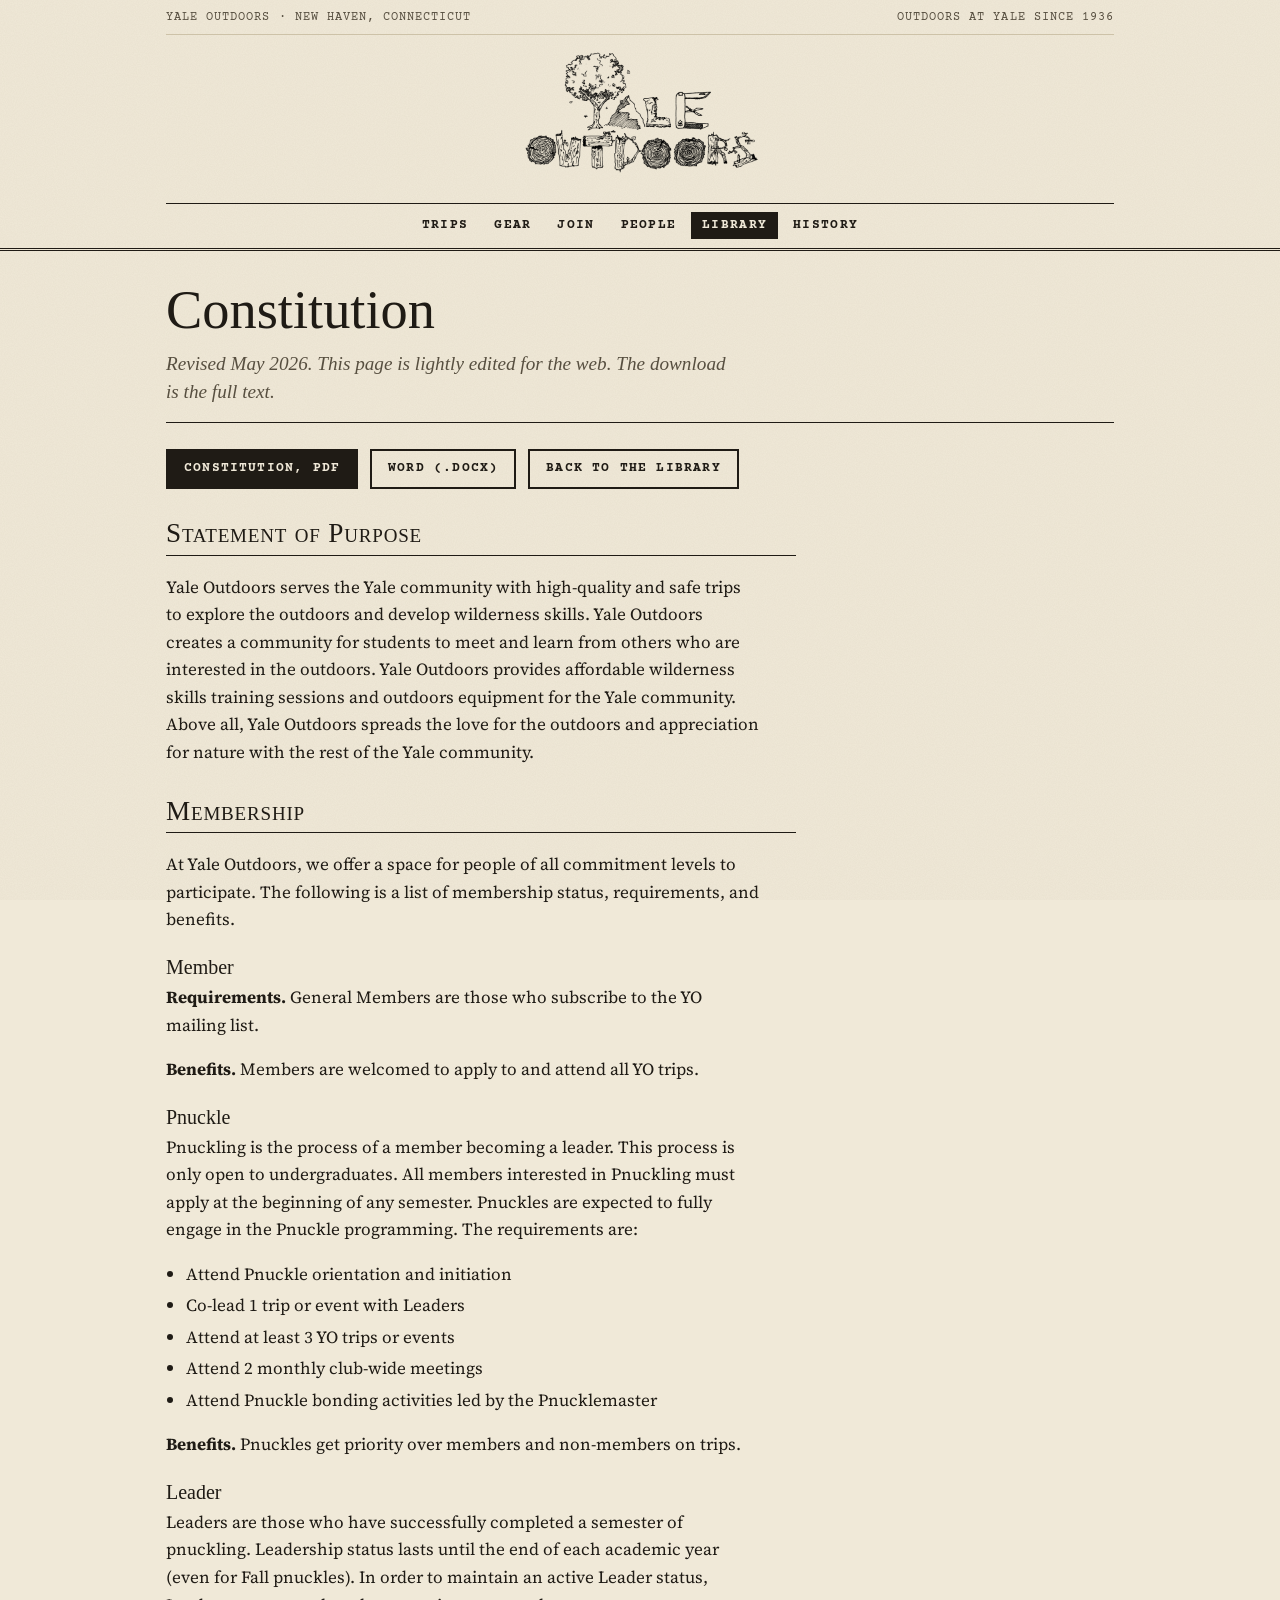
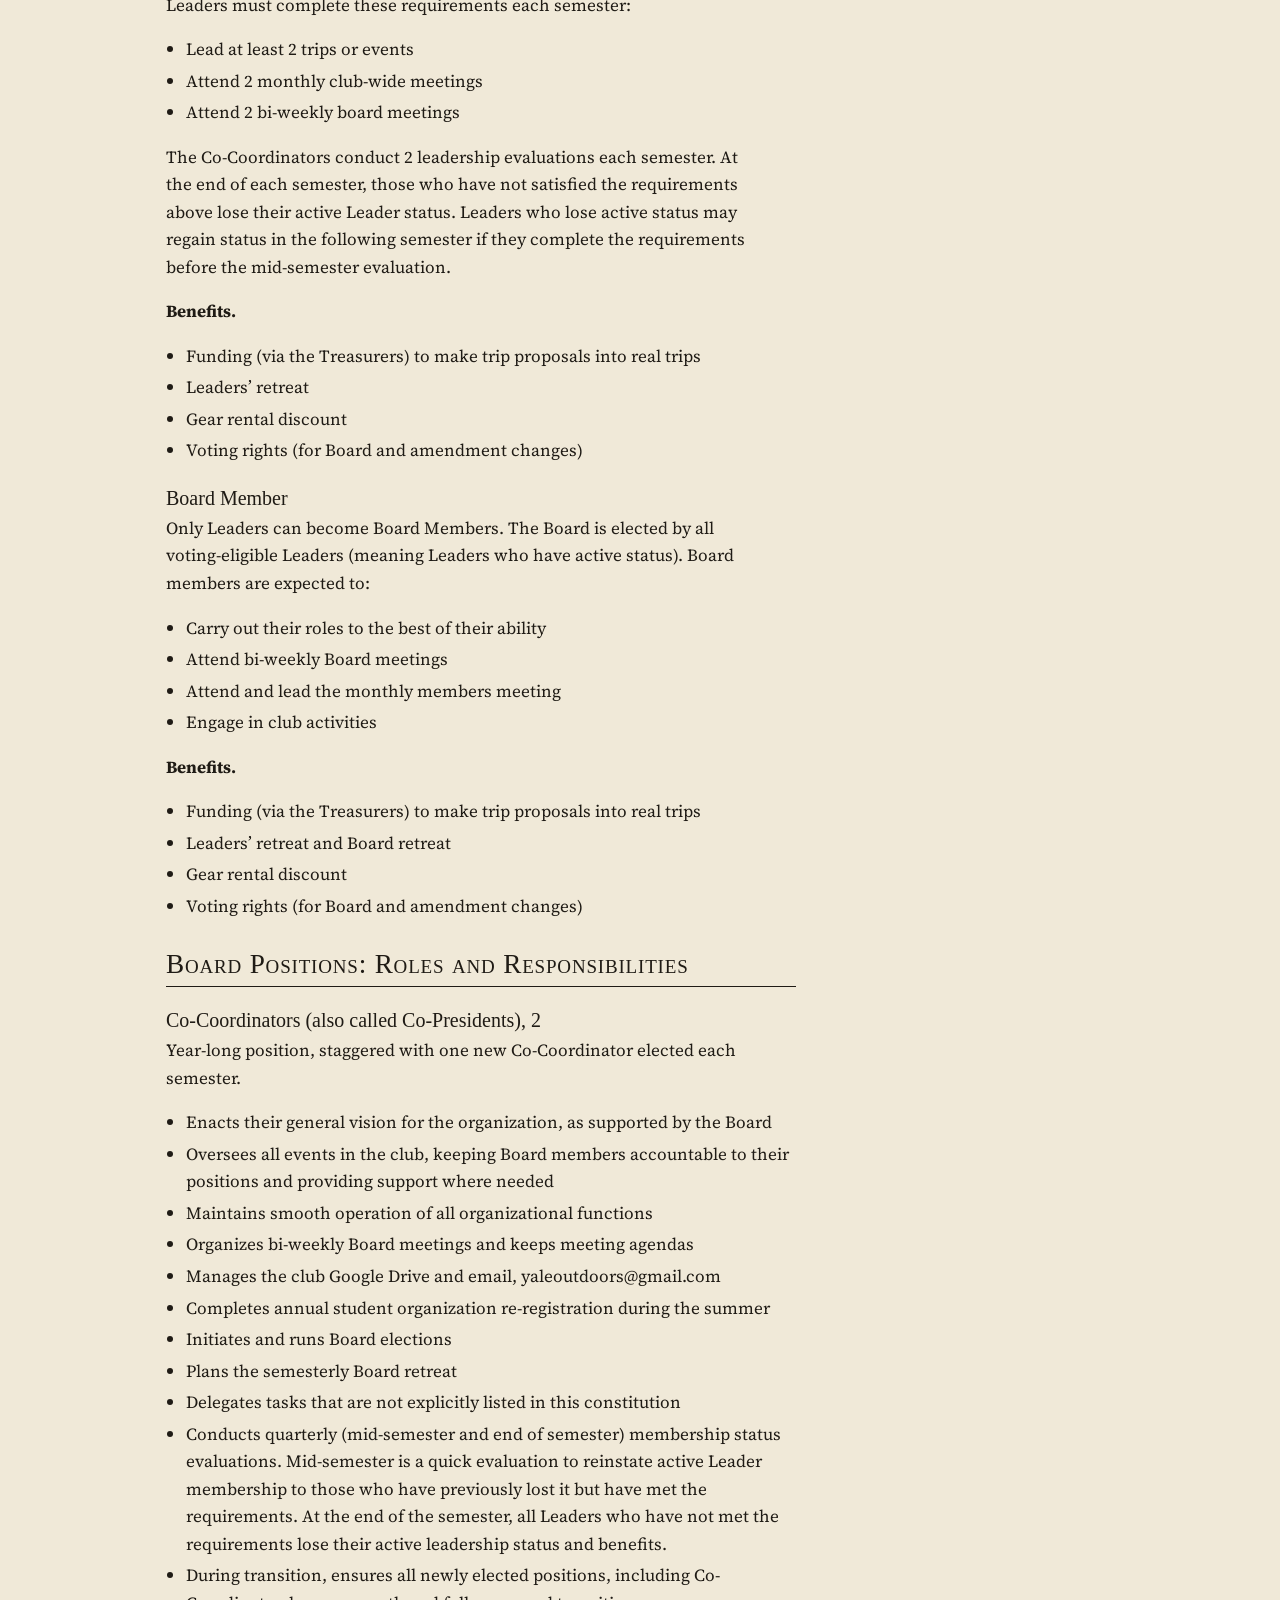
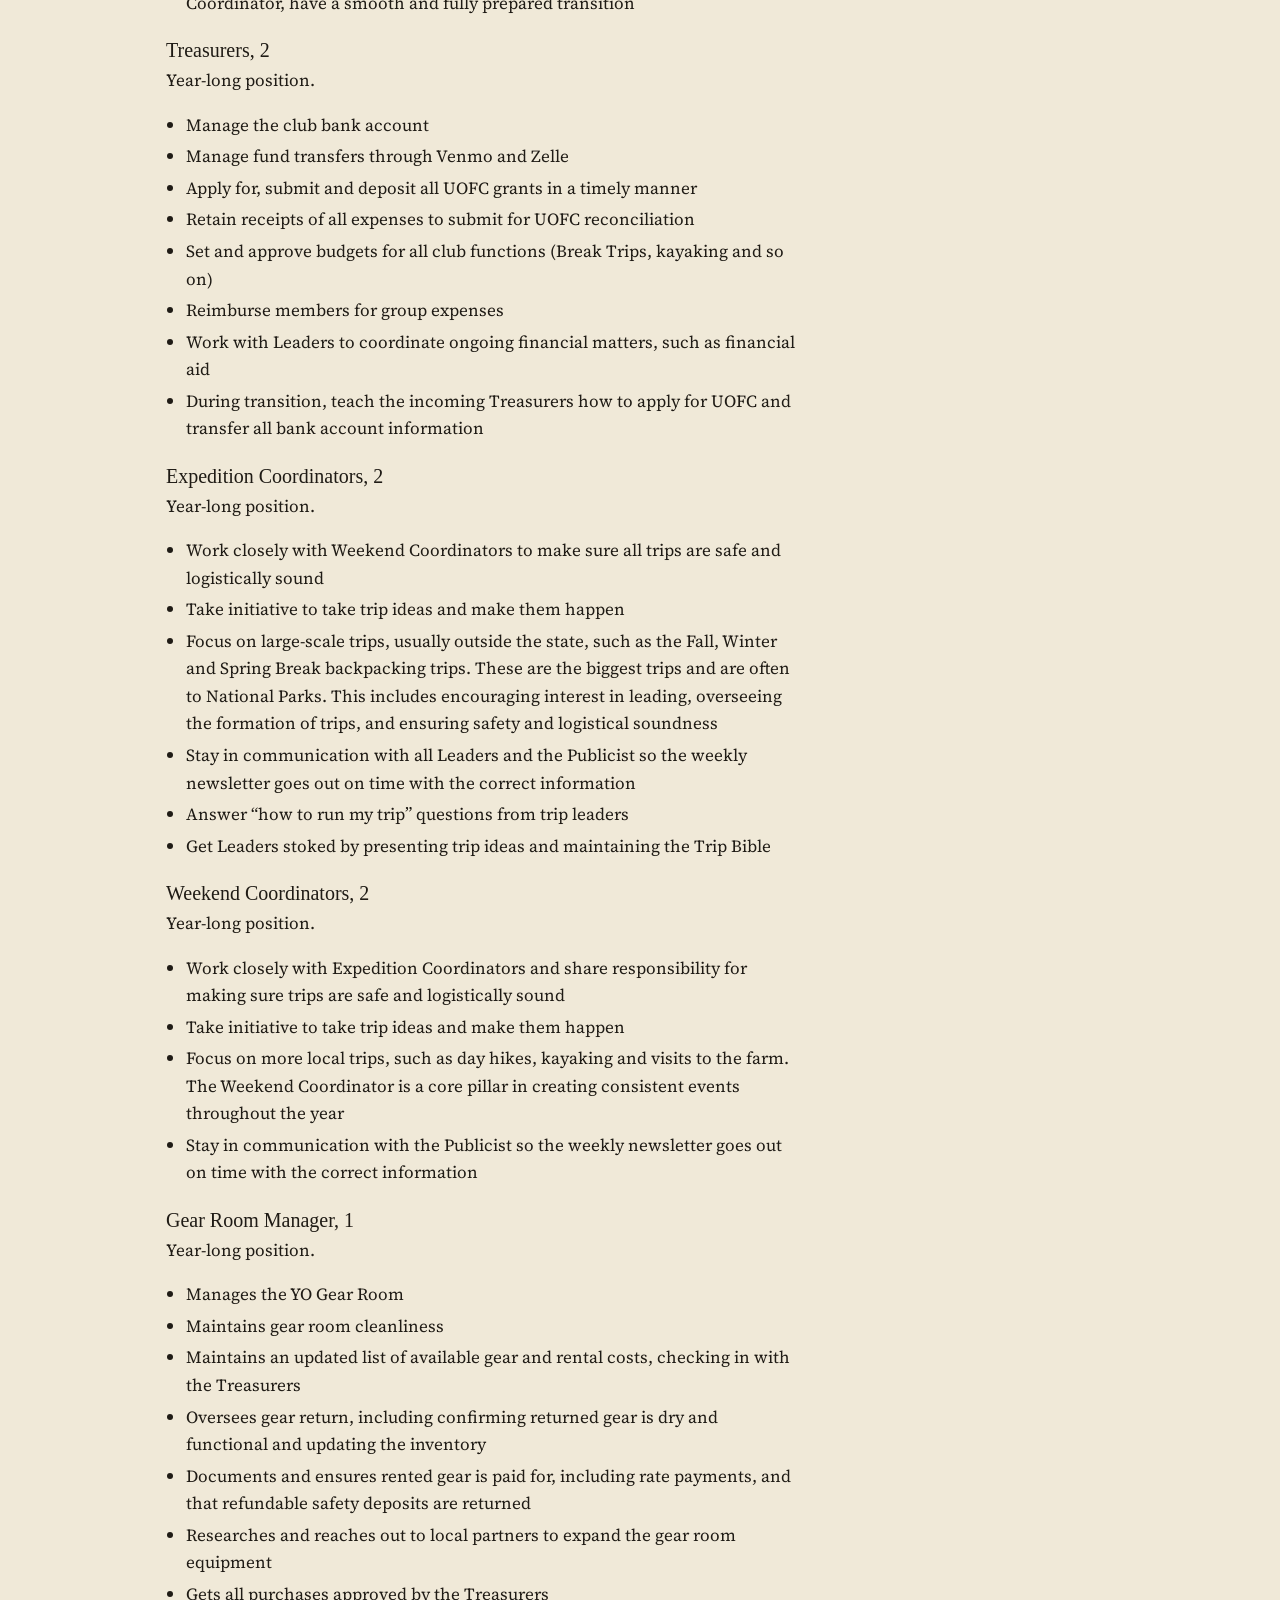
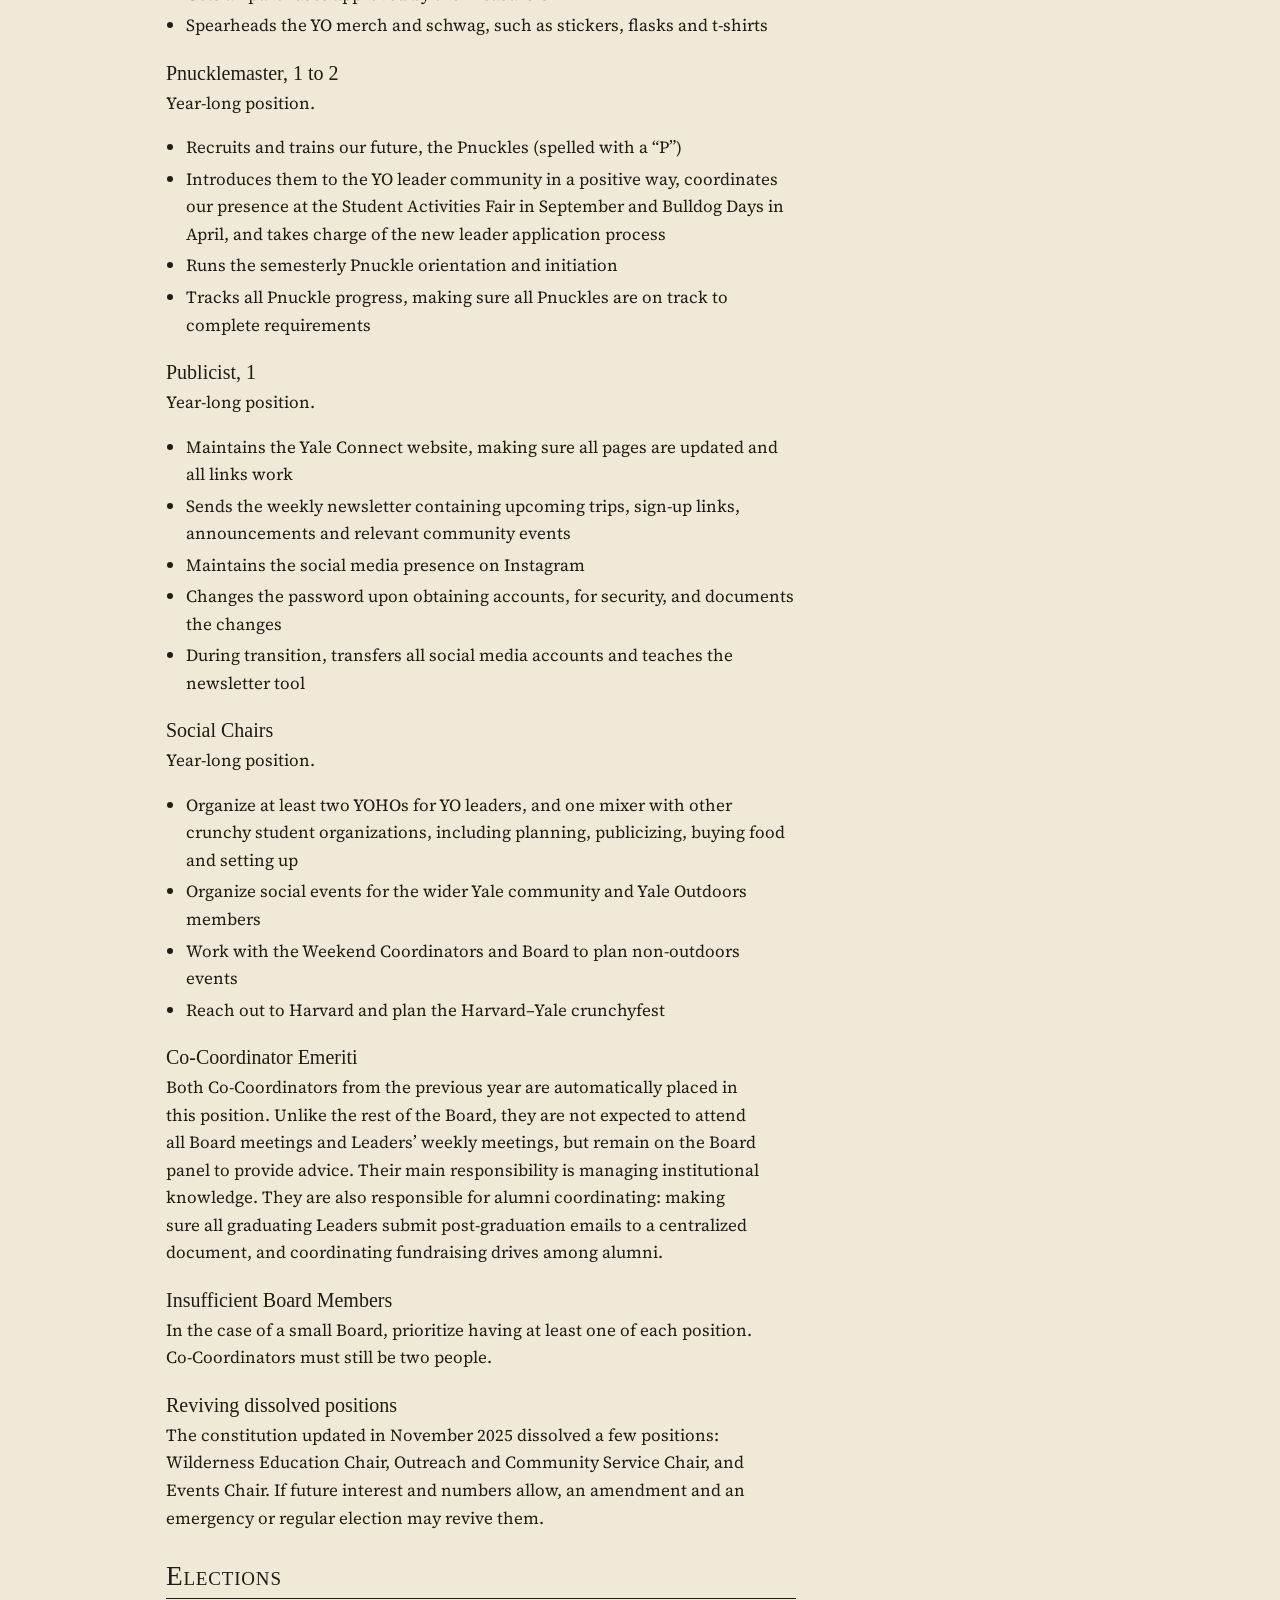
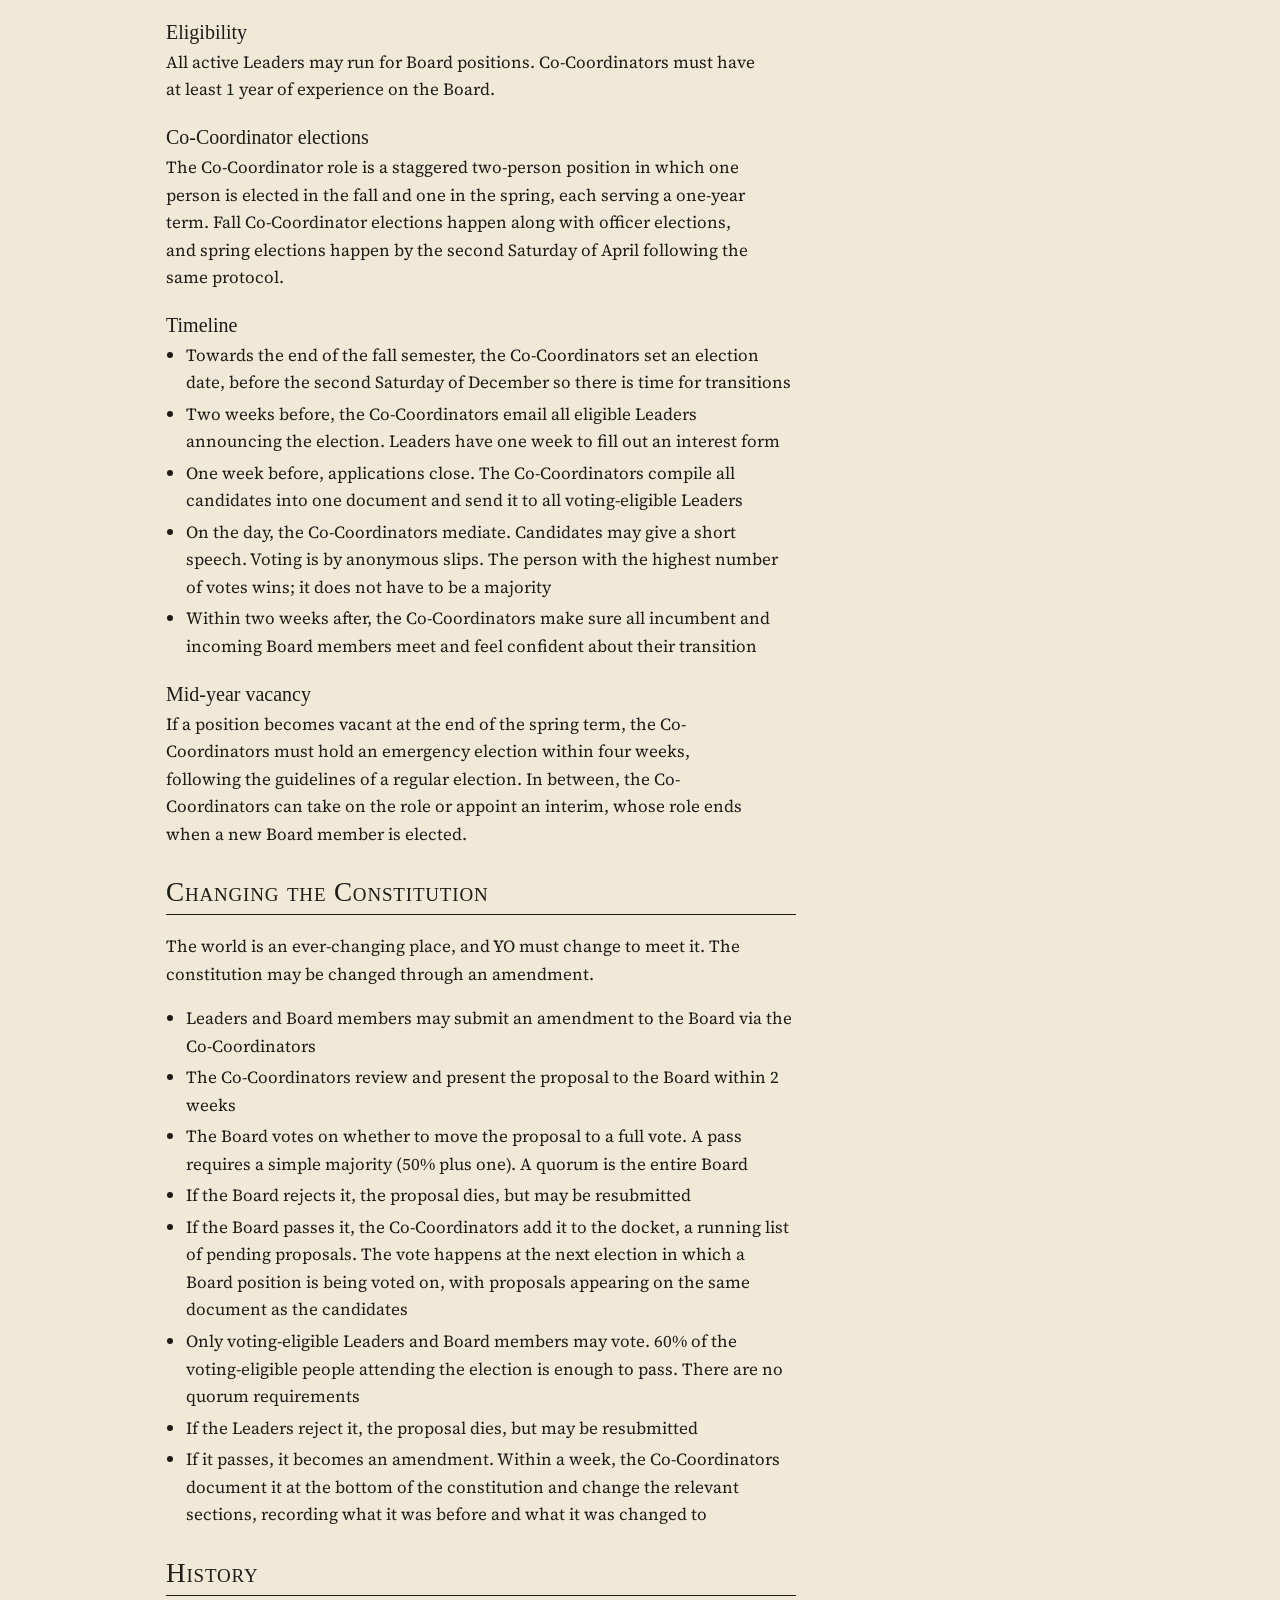
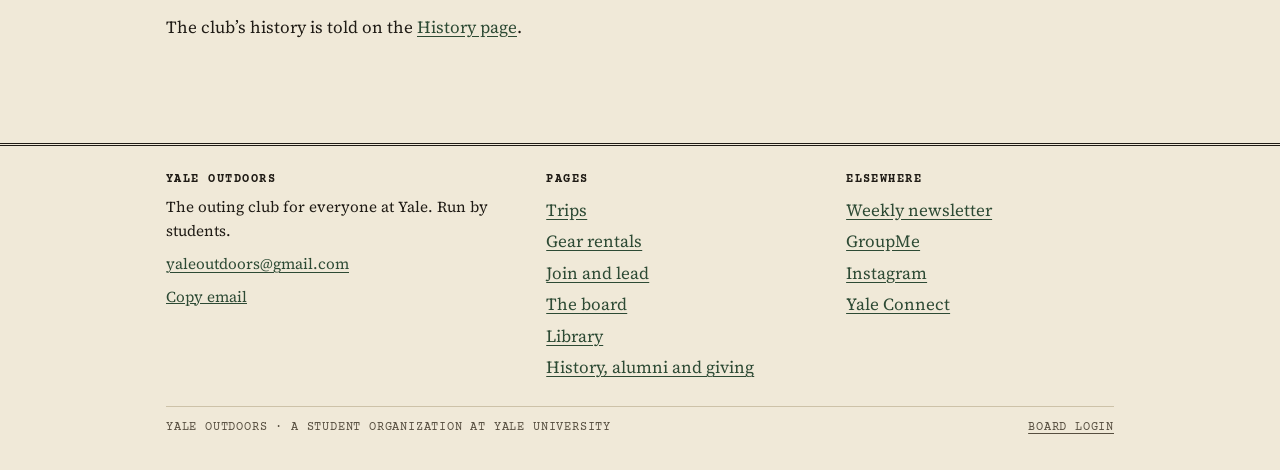
==== site/constitution.html @ 5ee17be1 "Add files via upload" ====
<!doctype html>
<html lang="en">
<head>
<meta charset="utf-8">
<meta name="viewport" content="width=device-width, initial-scale=1, viewport-fit=cover">
<meta name="claude:viewport-fit-sides" content="cover">
<title>Constitution · Yale Outdoors</title>
<meta name="description" content="The Yale Outdoors constitution, revised May 2026.">
<link rel="icon" href="img/favicon.png">
<link rel="preconnect" href="https://fonts.googleapis.com"><link rel="preconnect" href="https://fonts.gstatic.com" crossorigin>
<link href="https://fonts.googleapis.com/css2?family=Courier+Prime:wght@400;700&family=IM+Fell+English:ital@0;1&family=Source+Serif+4:ital,opsz,wght@0,8..60,400;0,8..60,600;1,8..60,400&display=swap" rel="stylesheet">
<link rel="stylesheet" href="style.css">
</head>
<body>
<a class="skip" href="#main">Skip to content</a>
<header class="top"><div class="wrap">
<div class="strap"><span>Yale Outdoors &middot; New Haven, Connecticut</span><span>Outdoors at Yale since 1936</span></div>
<a class="mast small" href="index.html" aria-label="Yale Outdoors, home"><img src="img/logo-black.png" alt="Yale Outdoors" width="1500" height="803"></a>
<button type="button" class="menu" id="menuBtn" aria-expanded="false" aria-controls="nav">Menu</button>
<nav class="nav" id="nav" aria-label="Main"><a href="trips.html">Trips</a><a href="gear.html">Gear</a><a href="join.html">Join</a><a href="people.html">People</a><a href="library.html" aria-current="page">Library</a><a href="history.html">History</a></nav>
</div></header>
<main id="main"><div class="wrap">
<div class="title"><h1>Constitution</h1><p>Revised May 2026. This page is lightly edited for the web. The download is the full text.</p></div>
<section>
<div class="row" style="margin-bottom:24px"><a class="btn solid" href="docs/YO-Constitution-2026.pdf">Constitution, PDF</a><a class="btn" href="docs/YO-Constitution-2026.docx" download>Word (.docx)</a>
<a class="btn" href="library.html">Back to the library</a></div>
<div class="legal">
<h2>Statement of Purpose</h2>
<p>Yale Outdoors serves the Yale community with high-quality and safe trips to explore the outdoors and develop wilderness skills. Yale Outdoors creates a community for students to meet and learn from others who are interested in the outdoors. Yale Outdoors provides affordable wilderness skills training sessions and outdoors equipment for the Yale community. Above all, Yale Outdoors spreads the love for the outdoors and appreciation for nature with the rest of the Yale community.</p>
<h2>Membership</h2>
<p>At Yale Outdoors, we offer a space for people of all commitment levels to participate. The following is a list of membership status, requirements, and benefits.</p>
<h3>Member</h3>
<p><strong>Requirements.</strong> General Members are those who subscribe to the YO mailing list.</p>
<p><strong>Benefits.</strong> Members are welcomed to apply to and attend all YO trips.</p>
<h3>Pnuckle</h3>
<p>Pnuckling is the process of a member becoming a leader. This process is only open to undergraduates. All members interested in Pnuckling must apply at the beginning of any semester. Pnuckles are expected to fully engage in the Pnuckle programming. The requirements are:</p>
<ul>
<li>Attend Pnuckle orientation and initiation</li>
<li>Co-lead 1 trip or event with Leaders</li>
<li>Attend at least 3 YO trips or events</li>
<li>Attend 2 monthly club-wide meetings</li>
<li>Attend Pnuckle bonding activities led by the Pnucklemaster</li>
</ul>
<p><strong>Benefits.</strong> Pnuckles get priority over members and non-members on trips.</p>
<h3>Leader</h3>
<p>Leaders are those who have successfully completed a semester of pnuckling. Leadership status lasts until the end of each academic year (even for Fall pnuckles). In order to maintain an active Leader status, Leaders must complete these requirements each semester:</p>
<ul>
<li>Lead at least 2 trips or events</li>
<li>Attend 2 monthly club-wide meetings</li>
<li>Attend 2 bi-weekly board meetings</li>
</ul>
<p>The Co-Coordinators conduct 2 leadership evaluations each semester. At the end of each semester, those who have not satisfied the requirements above lose their active Leader status. Leaders who lose active status may regain status in the following semester if they complete the requirements before the mid-semester evaluation.</p>
<p><strong>Benefits.</strong> </p>
<ul>
<li>Funding (via the Treasurers) to make trip proposals into real trips</li>
<li>Leaders&rsquo; retreat</li>
<li>Gear rental discount</li>
<li>Voting rights (for Board and amendment changes)</li>
</ul>
<h3>Board Member</h3>
<p>Only Leaders can become Board Members. The Board is elected by all voting-eligible Leaders (meaning Leaders who have active status). Board members are expected to:</p>
<ul>
<li>Carry out their roles to the best of their ability</li>
<li>Attend bi-weekly Board meetings</li>
<li>Attend and lead the monthly members meeting</li>
<li>Engage in club activities</li>
</ul>
<p><strong>Benefits.</strong> </p>
<ul>
<li>Funding (via the Treasurers) to make trip proposals into real trips</li>
<li>Leaders&rsquo; retreat and Board retreat</li>
<li>Gear rental discount</li>
<li>Voting rights (for Board and amendment changes)</li>
</ul>
<h2>Board Positions: Roles and Responsibilities</h2>
<h3>Co-Coordinators (also called Co-Presidents), 2</h3>
<p>Year-long position, staggered with one new Co-Coordinator elected each semester.</p>
<ul>
<li>Enacts their general vision for the organization, as supported by the Board</li>
<li>Oversees all events in the club, keeping Board members accountable to their positions and providing support where needed</li>
<li>Maintains smooth operation of all organizational functions</li>
<li>Organizes bi-weekly Board meetings and keeps meeting agendas</li>
<li>Manages the club Google Drive and email, yaleoutdoors@gmail.com</li>
<li>Completes annual student organization re-registration during the summer</li>
<li>Initiates and runs Board elections</li>
<li>Plans the semesterly Board retreat</li>
<li>Delegates tasks that are not explicitly listed in this constitution</li>
<li>Conducts quarterly (mid-semester and end of semester) membership status evaluations. Mid-semester is a quick evaluation to reinstate active Leader membership to those who have previously lost it but have met the requirements. At the end of the semester, all Leaders who have not met the requirements lose their active leadership status and benefits.</li>
<li>During transition, ensures all newly elected positions, including Co-Coordinator, have a smooth and fully prepared transition</li>
</ul>
<h3>Treasurers, 2</h3>
<p>Year-long position.</p>
<ul>
<li>Manage the club bank account</li>
<li>Manage fund transfers through Venmo and Zelle</li>
<li>Apply for, submit and deposit all UOFC grants in a timely manner</li>
<li>Retain receipts of all expenses to submit for UOFC reconciliation</li>
<li>Set and approve budgets for all club functions (Break Trips, kayaking and so on)</li>
<li>Reimburse members for group expenses</li>
<li>Work with Leaders to coordinate ongoing financial matters, such as financial aid</li>
<li>During transition, teach the incoming Treasurers how to apply for UOFC and transfer all bank account information</li>
</ul>
<h3>Expedition Coordinators, 2</h3>
<p>Year-long position.</p>
<ul>
<li>Work closely with Weekend Coordinators to make sure all trips are safe and logistically sound</li>
<li>Take initiative to take trip ideas and make them happen</li>
<li>Focus on large-scale trips, usually outside the state, such as the Fall, Winter and Spring Break backpacking trips. These are the biggest trips and are often to National Parks. This includes encouraging interest in leading, overseeing the formation of trips, and ensuring safety and logistical soundness</li>
<li>Stay in communication with all Leaders and the Publicist so the weekly newsletter goes out on time with the correct information</li>
<li>Answer &ldquo;how to run my trip&rdquo; questions from trip leaders</li>
<li>Get Leaders stoked by presenting trip ideas and maintaining the Trip Bible</li>
</ul>
<h3>Weekend Coordinators, 2</h3>
<p>Year-long position.</p>
<ul>
<li>Work closely with Expedition Coordinators and share responsibility for making sure trips are safe and logistically sound</li>
<li>Take initiative to take trip ideas and make them happen</li>
<li>Focus on more local trips, such as day hikes, kayaking and visits to the farm. The Weekend Coordinator is a core pillar in creating consistent events throughout the year</li>
<li>Stay in communication with the Publicist so the weekly newsletter goes out on time with the correct information</li>
</ul>
<h3>Gear Room Manager, 1</h3>
<p>Year-long position.</p>
<ul>
<li>Manages the YO Gear Room</li>
<li>Maintains gear room cleanliness</li>
<li>Maintains an updated list of available gear and rental costs, checking in with the Treasurers</li>
<li>Oversees gear return, including confirming returned gear is dry and functional and updating the inventory</li>
<li>Documents and ensures rented gear is paid for, including rate payments, and that refundable safety deposits are returned</li>
<li>Researches and reaches out to local partners to expand the gear room equipment</li>
<li>Gets all purchases approved by the Treasurers</li>
<li>Spearheads the YO merch and schwag, such as stickers, flasks and t-shirts</li>
</ul>
<h3>Pnucklemaster, 1 to 2</h3>
<p>Year-long position.</p>
<ul>
<li>Recruits and trains our future, the Pnuckles (spelled with a &ldquo;P&rdquo;)</li>
<li>Introduces them to the YO leader community in a positive way, coordinates our presence at the Student Activities Fair in September and Bulldog Days in April, and takes charge of the new leader application process</li>
<li>Runs the semesterly Pnuckle orientation and initiation</li>
<li>Tracks all Pnuckle progress, making sure all Pnuckles are on track to complete requirements</li>
</ul>
<h3>Publicist, 1</h3>
<p>Year-long position.</p>
<ul>
<li>Maintains the Yale Connect website, making sure all pages are updated and all links work</li>
<li>Sends the weekly newsletter containing upcoming trips, sign-up links, announcements and relevant community events</li>
<li>Maintains the social media presence on Instagram</li>
<li>Changes the password upon obtaining accounts, for security, and documents the changes</li>
<li>During transition, transfers all social media accounts and teaches the newsletter tool</li>
</ul>
<h3>Social Chairs</h3>
<p>Year-long position.</p>
<ul>
<li>Organize at least two YOHOs for YO leaders, and one mixer with other crunchy student organizations, including planning, publicizing, buying food and setting up</li>
<li>Organize social events for the wider Yale community and Yale Outdoors members</li>
<li>Work with the Weekend Coordinators and Board to plan non-outdoors events</li>
<li>Reach out to Harvard and plan the Harvard&ndash;Yale crunchyfest</li>
</ul>
<h3>Co-Coordinator Emeriti</h3>
<p>Both Co-Coordinators from the previous year are automatically placed in this position. Unlike the rest of the Board, they are not expected to attend all Board meetings and Leaders&rsquo; weekly meetings, but remain on the Board panel to provide advice. Their main responsibility is managing institutional knowledge. They are also responsible for alumni coordinating: making sure all graduating Leaders submit post-graduation emails to a centralized document, and coordinating fundraising drives among alumni.</p>
<h3>Insufficient Board Members</h3>
<p>In the case of a small Board, prioritize having at least one of each position. Co-Coordinators must still be two people.</p>
<h3>Reviving dissolved positions</h3>
<p>The constitution updated in November 2025 dissolved a few positions: Wilderness Education Chair, Outreach and Community Service Chair, and Events Chair. If future interest and numbers allow, an amendment and an emergency or regular election may revive them.</p>
<h2>Elections</h2>
<h3>Eligibility</h3>
<p>All active Leaders may run for Board positions. Co-Coordinators must have at least 1 year of experience on the Board.</p>
<h3>Co-Coordinator elections</h3>
<p>The Co-Coordinator role is a staggered two-person position in which one person is elected in the fall and one in the spring, each serving a one-year term. Fall Co-Coordinator elections happen along with officer elections, and spring elections happen by the second Saturday of April following the same protocol.</p>
<h3>Timeline</h3>
<ul>
<li>Towards the end of the fall semester, the Co-Coordinators set an election date, before the second Saturday of December so there is time for transitions</li>
<li>Two weeks before, the Co-Coordinators email all eligible Leaders announcing the election. Leaders have one week to fill out an interest form</li>
<li>One week before, applications close. The Co-Coordinators compile all candidates into one document and send it to all voting-eligible Leaders</li>
<li>On the day, the Co-Coordinators mediate. Candidates may give a short speech. Voting is by anonymous slips. The person with the highest number of votes wins; it does not have to be a majority</li>
<li>Within two weeks after, the Co-Coordinators make sure all incumbent and incoming Board members meet and feel confident about their transition</li>
</ul>
<h3>Mid-year vacancy</h3>
<p>If a position becomes vacant at the end of the spring term, the Co-Coordinators must hold an emergency election within four weeks, following the guidelines of a regular election. In between, the Co-Coordinators can take on the role or appoint an interim, whose role ends when a new Board member is elected.</p>
<h2>Changing the Constitution</h2>
<p>The world is an ever-changing place, and YO must change to meet it. The constitution may be changed through an amendment.</p>
<ul>
<li>Leaders and Board members may submit an amendment to the Board via the Co-Coordinators</li>
<li>The Co-Coordinators review and present the proposal to the Board within 2 weeks</li>
<li>The Board votes on whether to move the proposal to a full vote. A pass requires a simple majority (50% plus one). A quorum is the entire Board</li>
<li>If the Board rejects it, the proposal dies, but may be resubmitted</li>
<li>If the Board passes it, the Co-Coordinators add it to the docket, a running list of pending proposals. The vote happens at the next election in which a Board position is being voted on, with proposals appearing on the same document as the candidates</li>
<li>Only voting-eligible Leaders and Board members may vote. 60% of the voting-eligible people attending the election is enough to pass. There are no quorum requirements</li>
<li>If the Leaders reject it, the proposal dies, but may be resubmitted</li>
<li>If it passes, it becomes an amendment. Within a week, the Co-Coordinators document it at the bottom of the constitution and change the relevant sections, recording what it was before and what it was changed to</li>
</ul>
<h2>History</h2>
<p>The club&rsquo;s history is told on the <a href="history.html">History page</a>.</p>
</div>
</section>

</div></main>
<footer class="foot"><div class="wrap">
<div class="grid">
<div><h4>Yale Outdoors</h4>
<p>The outing club for everyone at Yale. Run by students.</p>
<p><a href="mailto:yaleoutdoors@gmail.com">yaleoutdoors@gmail.com</a></p>
<p><button type="button" class="lnk small" id="copyClub">Copy email</button></p></div>
<div><h4>Pages</h4><a href="trips.html">Trips</a><a href="gear.html">Gear rentals</a><a href="join.html">Join and lead</a><a href="people.html">The board</a><a href="library.html">Library</a><a href="history.html">History, alumni and giving</a></div>
<div><h4>Elsewhere</h4><a href="https://forms.gle/SaASJQefPbpXcXjK9">Weekly newsletter</a><a href="https://tinyurl.com/ycyogroupme">GroupMe</a><a href="https://www.instagram.com/yaleoutdoors/">Instagram</a><a href="https://yaleconnect.yale.edu/YCYO/club_signup">Yale Connect</a></div>
</div>
<div class="gate" id="gate" hidden><form id="gateForm" autocomplete="off"><label for="gateKey">Board key<input type="password" id="gateKey" autocomplete="off"></label>
<div class="row" style="margin-top:10px"><button type="submit" class="btn sm solid">Turn on editing</button></div><p class="small muted" id="gateMsg" style="margin:8px 0 0"></p></form></div>
<div class="mini"><span>Yale Outdoors &middot; a student organization at Yale University</span><span><a href="#" id="gateBtn">Board login</a> </span></div>
</div></footer>
<script src="content.js"></script>
<script src="site.js"></script>
</body>
</html>
---- site/style.css ----
/* Yale Outdoors site. Plain paper, ink rules and a pen-and-ink logo, in the manner of an old outing-club bulletin. */
:root{
  --paper:#F0E9D8; --sheet:#F8F3E7; --ink:#1F1B15; --muted:#574F40;
  --soft:#CDC2A8; --pine:#2D4A34; --rust:#963C1D; --link:#2D4A34; --ontext:#F8F3E7;
  --grain:.07; --logo-filter:none;
  --display:"IM Fell English","Iowan Old Style","Palatino Linotype",Georgia,serif;
  --body:"Source Serif 4","Iowan Old Style",Georgia,"Times New Roman",serif;
  --label:"Courier Prime","Courier New",Courier,monospace;
}
@media (prefers-color-scheme:dark){
  :root:not([data-theme="light"]){
    --paper:#15130F; --sheet:#1C1A15; --ink:#EEE6D1; --muted:#B5AB91;
    --soft:#3B372C; --pine:#9DBF88; --rust:#E4905F; --link:#B9D8A4; --ontext:#15130F;
    --grain:.04; --logo-filter:invert(1);
    color-scheme:dark;
  }
}
:root[data-theme="dark"]{
  --paper:#15130F; --sheet:#1C1A15; --ink:#EEE6D1; --muted:#B5AB91;
  --soft:#3B372C; --pine:#9DBF88; --rust:#E4905F; --link:#B9D8A4; --ontext:#15130F;
  --grain:.04; --logo-filter:invert(1);
  color-scheme:dark;
}
*,*::before,*::after{box-sizing:border-box}
[hidden]{display:none!important}
html{scroll-behavior:smooth;scroll-padding-top:16px;-webkit-text-size-adjust:100%}
body{margin:0;background:var(--paper);color:var(--ink);font:400 1.0625rem/1.62 var(--body);position:relative}
body::before{content:"";position:fixed;inset:0;pointer-events:none;z-index:0;opacity:var(--grain);
  background-image:url("data:image/svg+xml;utf8,<svg xmlns='http://www.w3.org/2000/svg' width='220' height='220'><filter id='n'><feTurbulence type='fractalNoise' baseFrequency='.9' numOctaves='2' stitchTiles='stitch'/><feColorMatrix values='0 0 0 0 0.25  0 0 0 0 0.2  0 0 0 0 0.1  0 0 0 .9 0'/></filter><rect width='100%' height='100%' filter='url(%23n)'/></svg>")}
body>*{position:relative;z-index:1}
h1,h2,h3,h4{font-family:var(--display);font-weight:400;margin:0;line-height:1.1;text-wrap:balance}
h1{font-size:clamp(2.3rem,6vw,3.4rem)}
h2{font-size:1.7rem;font-variant:small-caps;letter-spacing:.03em;border-bottom:1px solid var(--ink);padding-bottom:6px;margin:0 0 18px}
h3{font-size:1.3rem}
p{margin:0 0 1em;max-width:66ch}
a{color:var(--link);text-underline-offset:3px}
a:hover{color:var(--rust)}
:focus-visible{outline:2px solid var(--rust);outline-offset:2px}
img{max-width:100%}
.wrap{width:100%;max-width:980px;margin-inline:auto;padding-left:max(16px,env(safe-area-inset-left,0px));padding-right:max(16px,env(safe-area-inset-right,0px))}
.skip{position:absolute;left:-9999px;top:6px;background:var(--ink);color:var(--paper);padding:6px 12px;z-index:30}
.skip:focus{left:8px}
.lab{font-family:var(--label);font-size:.78rem;letter-spacing:.09em;text-transform:uppercase}
.muted{color:var(--muted)}
.small{font-size:.92rem}
.stamp{display:inline-block;font:700 .75rem/1 var(--label);letter-spacing:.1em;text-transform:uppercase;border:2px solid var(--rust);color:var(--rust);padding:4px 7px;transform:rotate(-2deg)}

/* masthead */
.top{border-bottom:3px double var(--ink);padding:10px 0 0}
.strap{display:flex;justify-content:space-between;gap:8px 20px;flex-wrap:wrap;font:400 .72rem/1.4 var(--label);letter-spacing:.09em;text-transform:uppercase;color:var(--muted);padding-bottom:8px;border-bottom:1px solid var(--soft)}
.mast{display:block;text-align:center;padding:14px 0 12px}
.mast img{width:min(520px,88%);height:auto;filter:var(--logo-filter)}
.mast.small img{width:min(250px,70%)}
.nav{display:flex;justify-content:center;flex-wrap:wrap;gap:2px 4px;border-top:1px solid var(--ink);padding:8px 0 9px;font:700 .8rem/1 var(--label);letter-spacing:.1em;text-transform:uppercase}
.nav a{color:var(--ink);text-decoration:none;padding:6px 10px;border:1px solid transparent}
.nav a:hover{border-color:var(--ink)}
.nav a[aria-current="page"]{background:var(--ink);color:var(--paper)}
.menu{display:none;margin:8px auto 10px;font:700 .8rem var(--label);letter-spacing:.1em;text-transform:uppercase;padding:8px 14px;border:1px solid var(--ink);background:none;color:var(--ink);cursor:pointer}

/* page */
main{padding:30px 0 48px}
.title{margin-bottom:26px;padding-bottom:16px;border-bottom:1px solid var(--ink)}
.title p{font:italic 400 1.2rem/1.45 var(--display);color:var(--muted);margin:10px 0 0;max-width:60ch}
section{margin:0 0 44px}
.cols{display:grid;grid-template-columns:minmax(0,1.7fr) minmax(0,1fr);gap:28px 40px;align-items:start}
.cols.even{grid-template-columns:minmax(0,1fr) minmax(0,1fr)}
.lede{font:italic 400 clamp(1.35rem,3vw,1.7rem)/1.4 var(--display);margin:0 0 .8em;max-width:34em}
.row{display:flex;gap:10px 12px;flex-wrap:wrap;align-items:center}

/* buttons and links */
.btn{display:inline-block;font:700 .82rem/1.2 var(--label);letter-spacing:.09em;text-transform:uppercase;text-decoration:none;color:var(--ink);background:transparent;border:2px solid var(--ink);padding:10px 16px;cursor:pointer;border-radius:0}
.btn:hover{background:var(--ink);color:var(--paper)}
.btn.solid{background:var(--ink);color:var(--paper)}
.btn.solid:hover{background:var(--pine);border-color:var(--pine);color:var(--ontext)}
.btn.sm{padding:6px 10px;font-size:.74rem}
.btn[disabled]{opacity:.4;cursor:not-allowed}
.btn[disabled]:hover{background:transparent;color:var(--ink)}
.lnk{background:none;border:0;padding:0;font:inherit;color:var(--link);text-decoration:underline;cursor:pointer}

/* boxes */
.box{border:1px solid var(--ink);background:var(--sheet)}
.box>.bar{background:var(--ink);color:var(--paper);font:700 .78rem/1 var(--label);letter-spacing:.12em;text-transform:uppercase;padding:9px 12px}
.box>.in{padding:14px 14px 4px}
.board-list{list-style:none;margin:0;padding:0}
.board-list li{display:grid;grid-template-columns:76px minmax(0,1fr);gap:10px;padding:9px 0;border-bottom:1px dotted var(--ink)}
.board-list li:last-child{border-bottom:0}
.board-list .d{font:700 .78rem/1.5 var(--label);text-transform:uppercase;letter-spacing:.04em}
.board-list b{font-weight:600}
.board-list .t{font-size:.9rem;color:var(--muted);display:block}
.note-line{font-size:.88rem;color:var(--muted);padding:0 14px 12px}

/* contents list with dotted leaders */
.toc{list-style:none;margin:0;padding:0}
.toc li{border-bottom:1px dotted var(--ink)}
.toc a{display:grid;grid-template-columns:170px minmax(0,1fr);gap:4px 16px;align-items:baseline;padding:12px 2px;text-decoration:none;color:var(--ink)}
.toc b{font:400 1.45rem/1.1 var(--display)}
.toc span{color:var(--muted);font-size:.95rem}
.toc a:hover b{color:var(--rust);text-decoration:underline}

/* photographs */
.slot{margin:0;position:relative}
.slot .mat{position:relative;border:1px solid var(--ink);background:var(--sheet);padding:6px;aspect-ratio:4/3}
.slot.tall .mat{aspect-ratio:3/4}
.slot.wide .mat{aspect-ratio:16/9}
.slot.round .mat{aspect-ratio:1/1;padding:3px;border-radius:50%;overflow:hidden}
.slot img.pic{width:100%;height:100%;object-fit:cover;display:block}
.slot .empty{position:absolute;inset:6px;border:1px dashed var(--soft);display:flex;flex-direction:column;align-items:center;justify-content:center;gap:6px;text-align:center;font:400 .72rem/1.35 var(--label);letter-spacing:.06em;text-transform:uppercase;color:var(--muted);padding:8px}
.slot .empty img{width:34px;height:34px;opacity:.28;filter:var(--logo-filter)}
.slot.round .empty{inset:3px;border-radius:50%}
.slot.round .empty img{width:24px;height:24px}
.slot.round .empty span{display:none}
.slot.has .empty{display:none}
.slot figcaption{font:italic 400 .92rem/1.35 var(--body);color:var(--muted);padding-top:6px;min-height:1.4em}
.slot .tools{display:none;gap:6px;flex-wrap:wrap;margin-top:6px}
body.editing .slot .tools{display:flex}
body.editing .slot .mat{outline:2px dashed var(--rust);outline-offset:2px}
.slot.round figcaption{display:none}
.slot .tools input[type=file]{display:none}
.photos3{display:grid;grid-template-columns:repeat(3,minmax(0,1fr));gap:14px}
.photos4{display:grid;grid-template-columns:repeat(4,minmax(0,1fr));gap:12px}
.editbar{position:sticky;top:env(safe-area-inset-top,0px);z-index:12;background:var(--rust);color:#fff;font:700 .78rem/1.4 var(--label);letter-spacing:.06em;text-transform:uppercase;padding:8px 0}
.editbar .wrap{display:flex;gap:8px 16px;flex-wrap:wrap;align-items:center;justify-content:space-between}
.editbar button{font:inherit;color:#fff;background:none;border:1px solid #fff;padding:4px 9px;cursor:pointer;text-transform:inherit}

/* forms */
label{display:block;font:700 .76rem/1.3 var(--label);letter-spacing:.07em;text-transform:uppercase}
input[type=text],input[type=email],input[type=date],input[type=number],input[type=password],select,textarea{display:block;width:100%;margin-top:5px;padding:9px 10px;font:400 1rem var(--body);letter-spacing:0;text-transform:none;color:var(--ink);background:var(--sheet);border:1px solid var(--ink);border-radius:0}
select{appearance:auto}
input:focus,select:focus,textarea:focus{outline:2px solid var(--rust);outline-offset:1px}
textarea{min-height:96px;resize:vertical}
fieldset{border:1px solid var(--ink);margin:0;padding:14px 14px 16px;min-width:0;display:grid;gap:14px}
legend{font:700 .8rem/1 var(--label);letter-spacing:.1em;text-transform:uppercase;padding:0 8px;background:var(--paper)}
.fields{display:grid;gap:16px}
.two{display:grid;grid-template-columns:repeat(2,minmax(0,1fr));gap:14px}
.check,.opts label{display:flex;gap:9px;align-items:center;font:400 1rem/1.4 var(--body);letter-spacing:0;text-transform:none}
.check input,.opts input{width:18px;height:18px;margin:0;accent-color:var(--pine);flex:none}
.opts{display:flex;flex-wrap:wrap;gap:8px 20px}
.eq{display:grid;grid-template-columns:repeat(auto-fit,minmax(220px,1fr));gap:8px 18px}
.eq label{display:grid;grid-template-columns:64px minmax(0,1fr);gap:10px;align-items:center;font:400 .98rem/1.3 var(--body);letter-spacing:0;text-transform:none}
.eq input{margin:0}
.dr{display:grid;grid-template-columns:minmax(0,1fr) minmax(0,1fr) auto;gap:12px;align-items:end}
.hp{position:absolute;left:-9999px;width:1px;height:1px;opacity:0}
.msg{margin:0;min-height:1.3em;font-weight:600}
.out{border:2px solid var(--ink);background:var(--sheet);padding:16px;display:grid;gap:12px;margin-top:16px}
.out h3{font-size:1.5rem}
.out p{margin:0}
.out textarea{min-height:170px;font-size:.9rem}

/* tables */
.tbl{width:100%;border-collapse:collapse;font-size:.98rem}
.tbl th,.tbl td{text-align:left;vertical-align:top;padding:9px 10px;border-bottom:1px solid var(--soft)}
.tbl thead th{font:700 .74rem/1.2 var(--label);letter-spacing:.1em;text-transform:uppercase;border-bottom:2px solid var(--ink);background:var(--sheet)}
.tbl th[scope=row]{font-weight:600;white-space:nowrap}
.scroll{overflow-x:auto;border:1px solid var(--ink);background:var(--sheet)}
.scroll .tbl{min-width:560px}
.deflist{display:grid;grid-template-columns:max-content minmax(0,1fr);gap:6px 18px;margin:0 0 16px;border-top:1px solid var(--ink);border-bottom:1px solid var(--soft);padding:10px 0}
.deflist dt{font:700 .78rem/1.7 var(--label);letter-spacing:.08em;text-transform:uppercase}
.deflist dd{margin:0}

/* trip entries */
.trip{border:1px solid var(--ink);background:var(--sheet);margin-bottom:22px}
.trip>.hd{display:flex;justify-content:space-between;align-items:center;gap:10px;flex-wrap:wrap;padding:10px 14px;border-bottom:1px solid var(--ink)}
.trip>.hd h3{font-size:1.7rem}
.trip>.bd{display:grid;grid-template-columns:minmax(0,1fr) minmax(0,1fr);gap:18px 26px;padding:16px 14px}
.chips{list-style:none;margin:0 0 14px;padding:0;display:flex;flex-wrap:wrap;gap:6px}
.chips li{border:1px solid var(--ink);padding:3px 9px;font:400 .76rem/1.4 var(--label);letter-spacing:.05em;text-transform:uppercase}

/* year table */
.year td:first-child{white-space:nowrap;font:700 .78rem/1.6 var(--label);letter-spacing:.08em;text-transform:uppercase;width:92px}
.year ul{margin:0;padding-left:1.1em}
.year li{margin-bottom:3px}

.trad{list-style:none;margin:0;padding:0;display:grid;grid-template-columns:repeat(2,minmax(0,1fr));gap:0 32px;align-content:start}
.trad li{padding:10px 0;border-bottom:1px dotted var(--ink)}
.trad b{display:block;font:400 1.3rem/1.15 var(--display)}
.trad span{color:var(--muted);font-size:.95rem;display:block}
.mrow{display:grid;grid-template-columns:minmax(0,1fr) 72px 110px;gap:10px 12px;align-items:center;padding-bottom:12px;border-bottom:1px dotted var(--ink)}
.mrow:last-child{border-bottom:0;padding-bottom:0}
.mrow .nm{display:flex;gap:9px;align-items:flex-start;font:400 1.05rem/1.35 var(--body);letter-spacing:0;text-transform:none}
.mrow .nm input{width:18px;height:18px;margin:3px 0 0;accent-color:var(--pine);flex:none}
.mrow .nm b{font:400 1.3rem/1.1 var(--display);display:block}
.mrow .nm small{color:var(--muted);font-size:.9rem}
.mrow select,.mrow input[type=number]{margin-top:0}
.mrow[data-off] select,.mrow[data-off] input[type=number]{opacity:.4}
.cols.stretch{align-items:stretch}
.calbox{position:relative;min-height:260px;display:flex;flex-direction:column}
.calbox .agwrap{position:relative;flex:1;min-height:0}
.calbox .agenda{position:absolute;inset:0;overflow-y:auto;padding:0 14px}
.calbox .calstrip{display:flex;gap:6px 16px;padding:8px 12px;border-top:1px solid var(--ink);font:700 .74rem/1.3 var(--label);letter-spacing:.08em;text-transform:uppercase}
.calbtns{display:flex;gap:8px 10px;flex-wrap:wrap;padding:14px}
/* ladder */
.ladder{border:1px solid var(--ink)}
.rung{display:grid;grid-template-columns:150px minmax(0,1fr) minmax(0,1fr);gap:8px 24px;padding:18px 16px;border-bottom:1px solid var(--ink);background:var(--sheet)}
.rung:last-child{border-bottom:0}
.rung h3{font-size:1.8rem}
.rung .who{font:700 .74rem/1.5 var(--label);letter-spacing:.08em;text-transform:uppercase;color:var(--rust);display:block;margin-top:4px}
.rung ul{margin:0;padding-left:1.1em}
.rung li{margin-bottom:4px}
.rung h4{font:700 .74rem/1.2 var(--label);letter-spacing:.1em;text-transform:uppercase;margin:0 0 6px;color:var(--muted)}

/* gear */
.gi{list-style:none;padding:12px 0;border-bottom:1px dotted var(--ink);display:grid;grid-template-columns:minmax(0,1fr) auto;gap:6px 14px;align-items:center}
.boardlist{list-style:none;margin:0;padding:0;border-top:1px solid var(--ink)}
.gi b{font:400 1.3rem/1.1 var(--display)}
.gi .free{font:400 .78rem var(--label);letter-spacing:.05em;text-transform:uppercase;color:var(--muted);margin-left:8px;white-space:nowrap}
.meter{grid-column:1 / -1;height:7px;border:1px solid var(--ink);background:transparent}
.meter i{display:block;height:100%;background:var(--pine);width:100%}
.meter i.low{background:var(--rust)}
.req{border:1px solid var(--ink);background:var(--sheet);padding:16px}
.lines{margin:14px 0}
.line{padding:12px 0;border-bottom:1px dotted var(--ink)}
.lh{display:flex;justify-content:space-between;gap:10px;margin-bottom:8px}
.lh b{font:400 1.25rem/1.1 var(--display)}
.lg{display:grid;grid-template-columns:76px minmax(0,1fr) minmax(0,1fr);gap:10px}
.lc{margin:7px 0 0;font-size:.92rem;color:var(--muted)}
.lc s{opacity:.7}
.empty-note{margin:0;padding:10px 0;color:var(--muted);font-style:italic}
.sum{padding:12px 0;margin:4px 0 12px;border-top:2px solid var(--ink)}
.sum strong{font:400 2rem/1 var(--display);margin-right:6px}
.sum s{opacity:.7}
.stickers{display:grid;grid-template-columns:repeat(4,minmax(0,1fr));gap:14px}
.stickers img{width:100%;height:auto;display:block}

/* people */
.grp{display:grid;grid-template-columns:minmax(0,230px) minmax(0,1fr);gap:16px 32px;padding:22px 0;border-top:1px solid var(--ink)}
.grp h3{margin-bottom:6px}
.grp .about{font-size:.95rem;color:var(--muted);margin:0}
.crew{display:grid;grid-template-columns:repeat(2,minmax(0,1fr));gap:20px 26px}
.person{display:grid;grid-template-columns:64px minmax(0,1fr);gap:14px;align-items:start}
.person b{display:block;font:400 1.4rem/1.1 var(--display)}
.person .role{display:block;font:400 .74rem/1.4 var(--label);letter-spacing:.07em;text-transform:uppercase;color:var(--muted);margin:3px 0}
.person a{font-size:.92rem;word-break:break-word}

/* history */
.tl{list-style:none;margin:0;padding:0}
.tl li{display:grid;grid-template-columns:96px minmax(0,1fr);gap:16px;padding:12px 0;border-top:1px solid var(--soft)}
.tl li:last-child{border-bottom:1px solid var(--soft)}
.tl b{font:400 1.7rem/1 var(--display);color:var(--rust)}
.tl p{margin:0}
.roll{columns:2 300px;column-gap:36px;margin:0;padding:0;list-style:none;font-size:.97rem}
.roll li{break-inside:avoid;padding:5px 0;border-bottom:1px dotted var(--soft);display:grid;grid-template-columns:minmax(0,1fr) auto;gap:8px}
.roll span{color:var(--muted);font-size:.86rem;text-align:right}
.give{border:2px solid var(--ink);background:var(--sheet);padding:18px;margin:14px 0}
.zelle{font:700 1.3rem/1.3 var(--label);letter-spacing:.03em;word-break:break-all}

/* reports */
.rep{border-top:1px solid var(--ink);padding:16px 0}
.rep:last-of-type{border-bottom:1px solid var(--ink)}
.rep summary{cursor:pointer;display:grid;grid-template-columns:110px minmax(0,1fr) auto;gap:6px 16px;align-items:baseline;list-style:none}
.rep summary::-webkit-details-marker{display:none}
.rep summary::after{content:"+";font:700 1.2rem var(--label)}
.rep[open] summary::after{content:"\2212"}
.rep summary .d{font:700 .78rem/1.5 var(--label);letter-spacing:.07em;text-transform:uppercase;color:var(--rust)}
.rep summary b{font:400 1.45rem/1.15 var(--display)}
.rep .full{padding:12px 0 2px}

/* docs */
.docs{list-style:none;margin:0 0 8px;padding:0;border-top:1px solid var(--ink)}
.docs li{display:grid;grid-template-columns:minmax(0,1fr) auto;gap:6px 18px;align-items:center;padding:12px 2px;border-bottom:1px dotted var(--ink)}
.docs b{font:400 1.35rem/1.15 var(--display);display:block}
.docs span.d{color:var(--muted);font-size:.93rem}
.legal{max-width:70ch}
.legal h2{margin-top:30px}
.legal h3{font-size:1.25rem;margin:22px 0 6px}
.legal ul{padding-left:1.2em;margin:0 0 1em}
.legal li{margin-bottom:4px}
.legal ul ul{margin-top:4px}

/* footer */
.foot{border-top:3px double var(--ink);padding:26px 0 34px;margin-top:10px}
.foot .grid{display:grid;grid-template-columns:minmax(0,1.3fr) repeat(2,minmax(0,1fr));gap:20px 32px}
.foot h4{font:700 .76rem/1.2 var(--label);letter-spacing:.12em;text-transform:uppercase;margin-bottom:8px}
.foot a{display:block;padding:2px 0}
.foot p{margin:0 0 6px;font-size:.95rem}
.foot .mini{display:flex;justify-content:space-between;gap:10px;flex-wrap:wrap;margin-top:22px;padding-top:12px;border-top:1px solid var(--soft);font:400 .72rem/1.5 var(--label);letter-spacing:.07em;text-transform:uppercase;color:var(--muted)}
.foot .mini a{display:inline;color:var(--muted)}
.tree-link{display:inline-block!important;opacity:.55}
.tree-link img{width:22px;height:22px;vertical-align:middle;filter:var(--logo-filter)}
.tree-link:hover{opacity:1}
.gate{border:1px solid var(--ink);background:var(--sheet);padding:12px;margin-top:12px;max-width:420px}

@media (max-width:820px){
  .menu{display:block}
  .nav{display:none;flex-direction:column;align-items:stretch;text-align:left}
  .nav.open{display:flex}
  .cols,.cols.even,.trip>.bd,.grp,.foot .grid{grid-template-columns:minmax(0,1fr)}
  .trad{grid-template-columns:minmax(0,1fr)}
  .rung{grid-template-columns:minmax(0,1fr)}
  .toc a{grid-template-columns:minmax(0,1fr)}
  .stickers,.photos4{grid-template-columns:repeat(2,minmax(0,1fr))}
}
@media (max-width:560px){
  .two,.crew{grid-template-columns:minmax(0,1fr)}
  .mrow{grid-template-columns:minmax(0,1fr) 64px 96px}
  .photos3{grid-template-columns:minmax(0,1fr)}
  .lg{grid-template-columns:70px minmax(0,1fr) minmax(0,1fr)}
  .dr{grid-template-columns:minmax(0,1fr) minmax(0,1fr)}
  .dr .lnk{grid-column:1 / -1;justify-self:start}
  .tl li{grid-template-columns:70px minmax(0,1fr);gap:10px}
  .tl b{font-size:1.35rem}
  .gi{grid-template-columns:minmax(0,1fr)}
  .rep summary{grid-template-columns:minmax(0,1fr) auto}
  .rep summary .d{grid-column:1 / -1}
  .docs li{grid-template-columns:minmax(0,1fr)}
  .deflist{grid-template-columns:minmax(0,1fr);gap:0}
  .deflist dd{margin-bottom:8px}
  .board-list li{grid-template-columns:62px minmax(0,1fr)}
  .strap{justify-content:center;text-align:center}
}
@media (prefers-reduced-motion:reduce){html{scroll-behavior:auto}}
@media print{body::before,.nav,.menu,.editbar{display:none}}
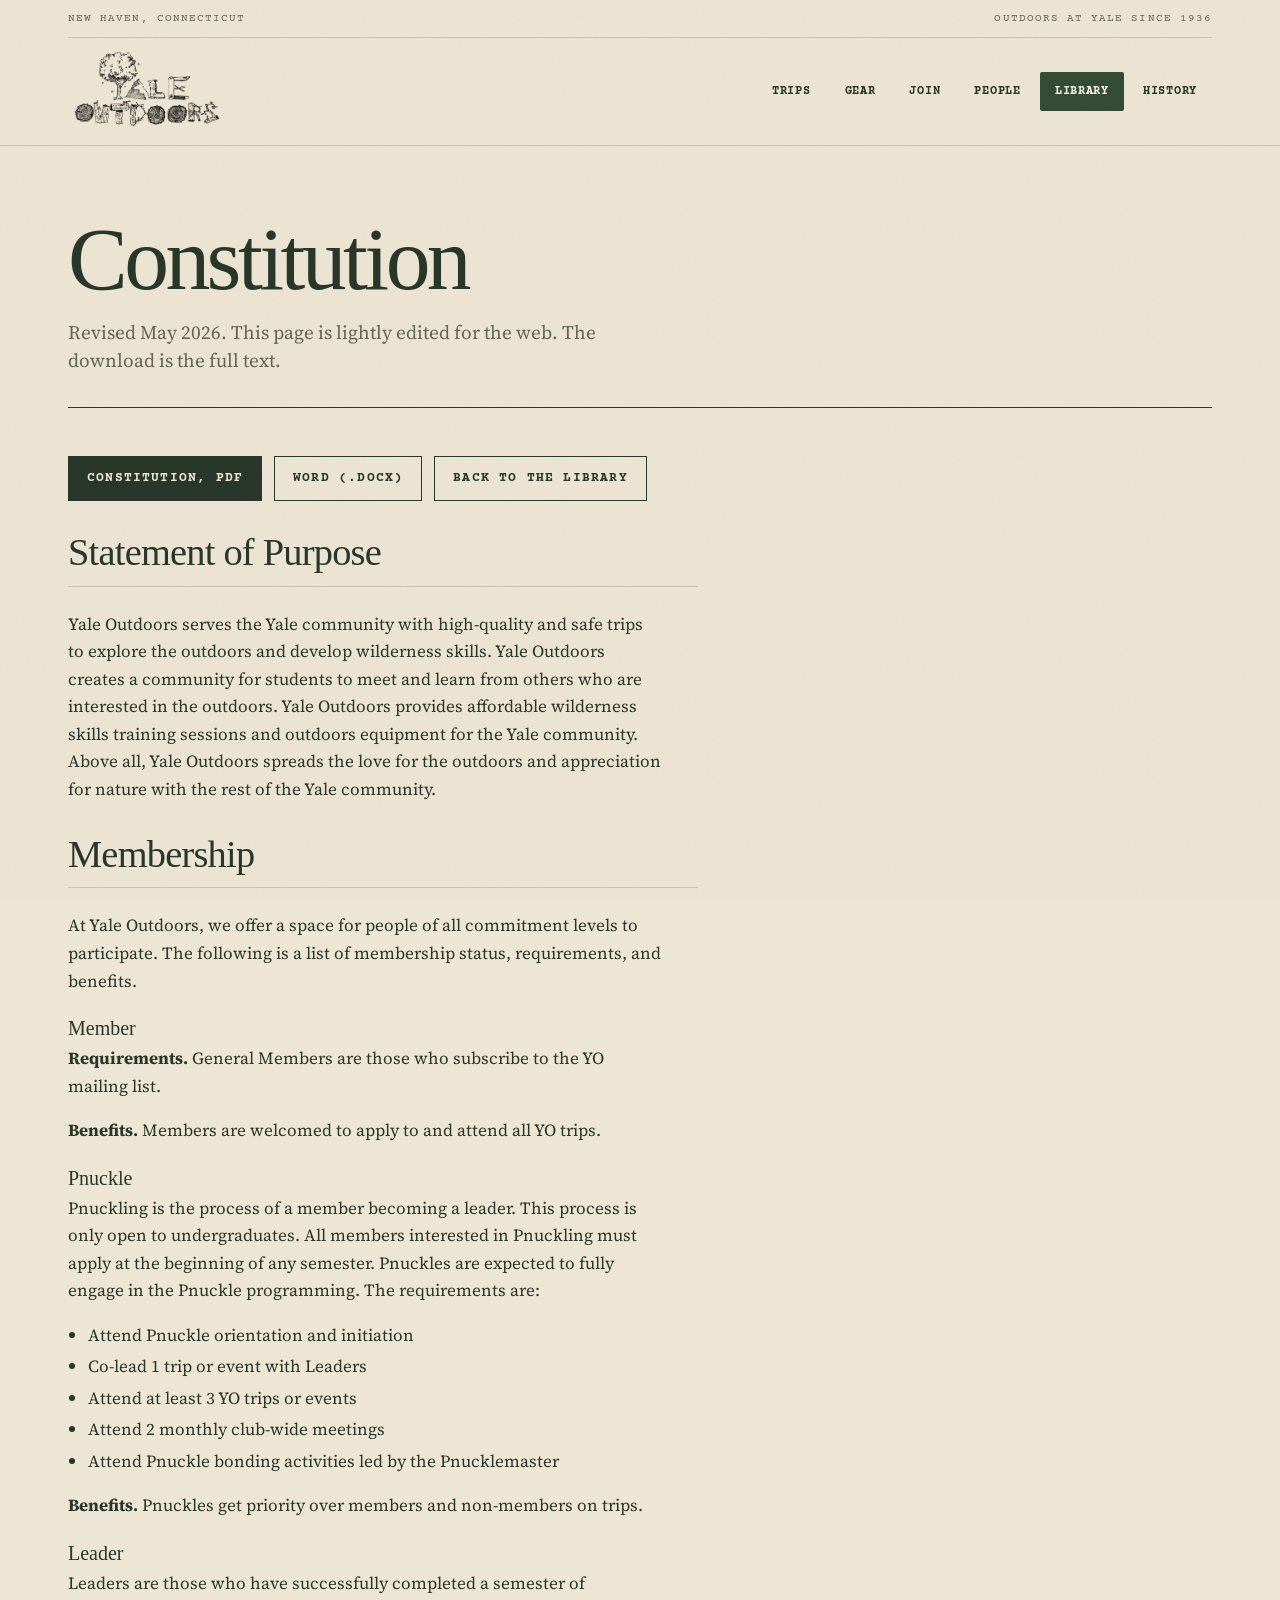
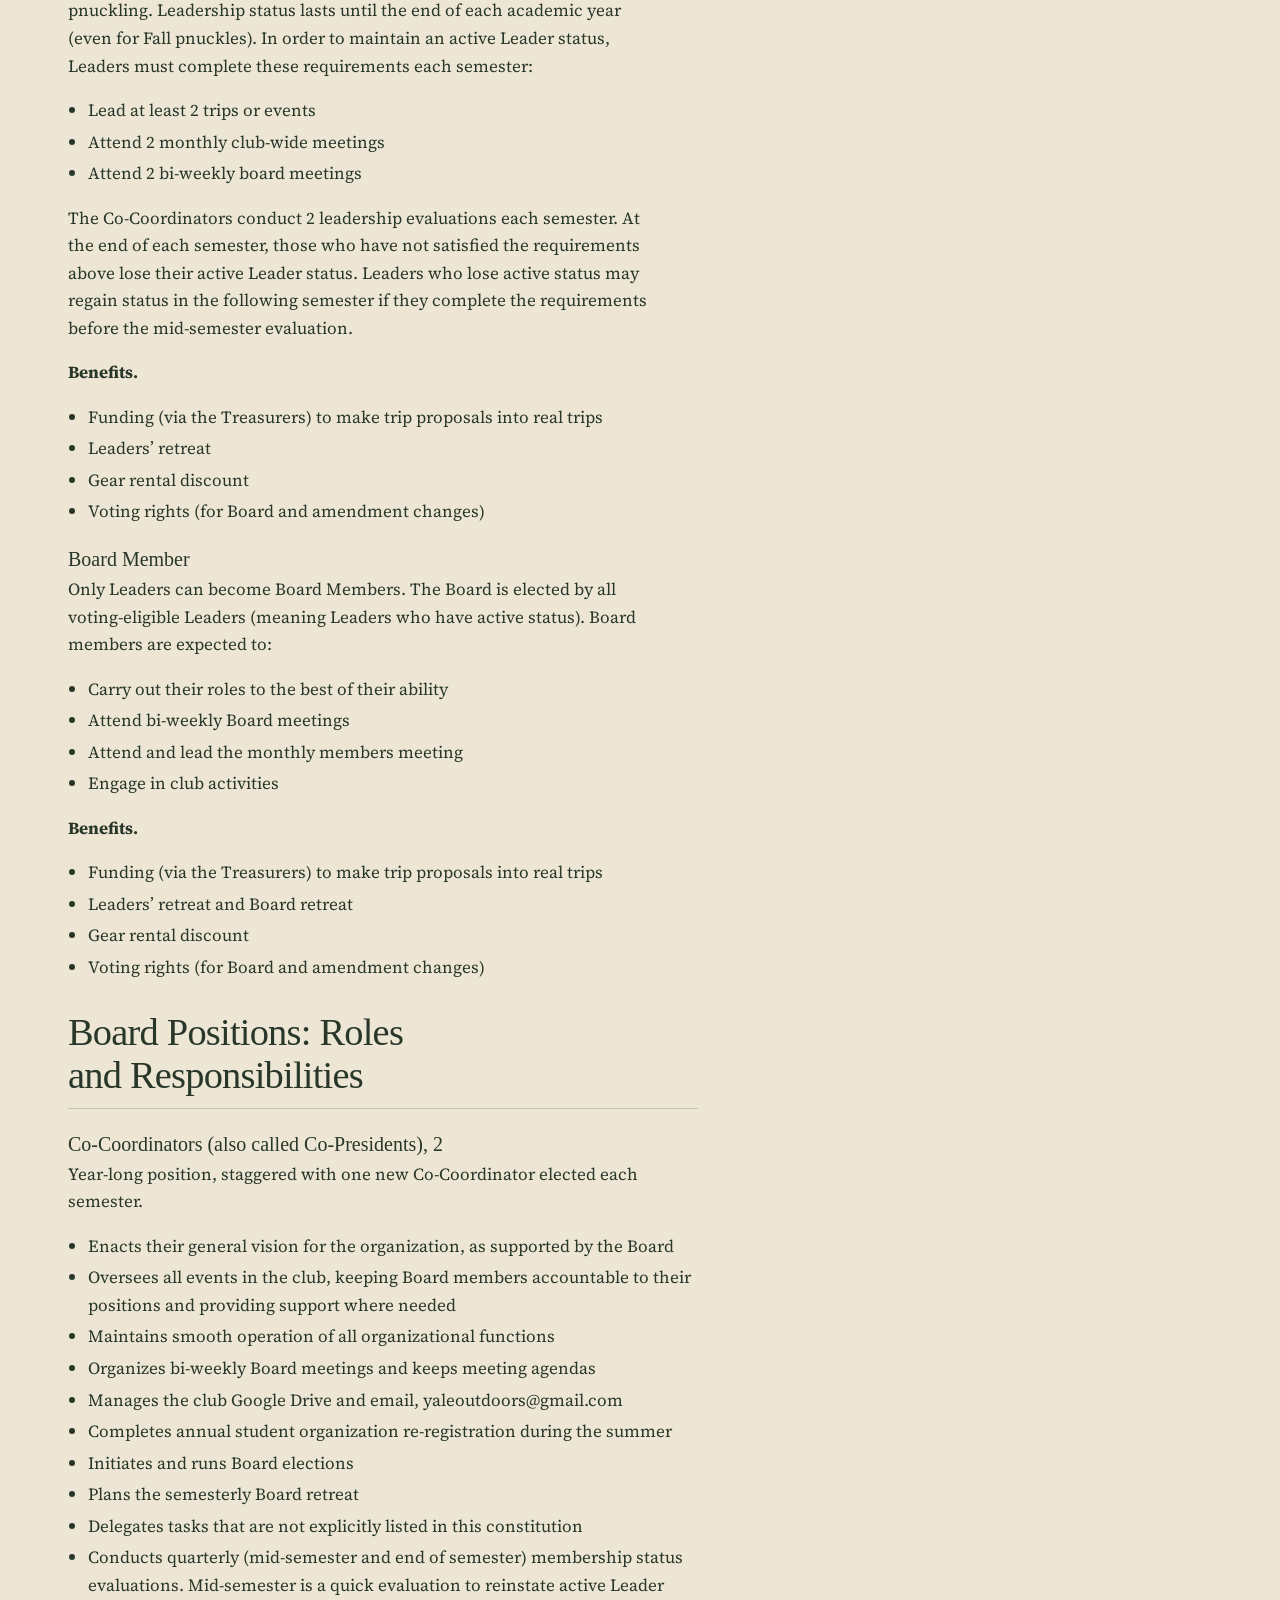
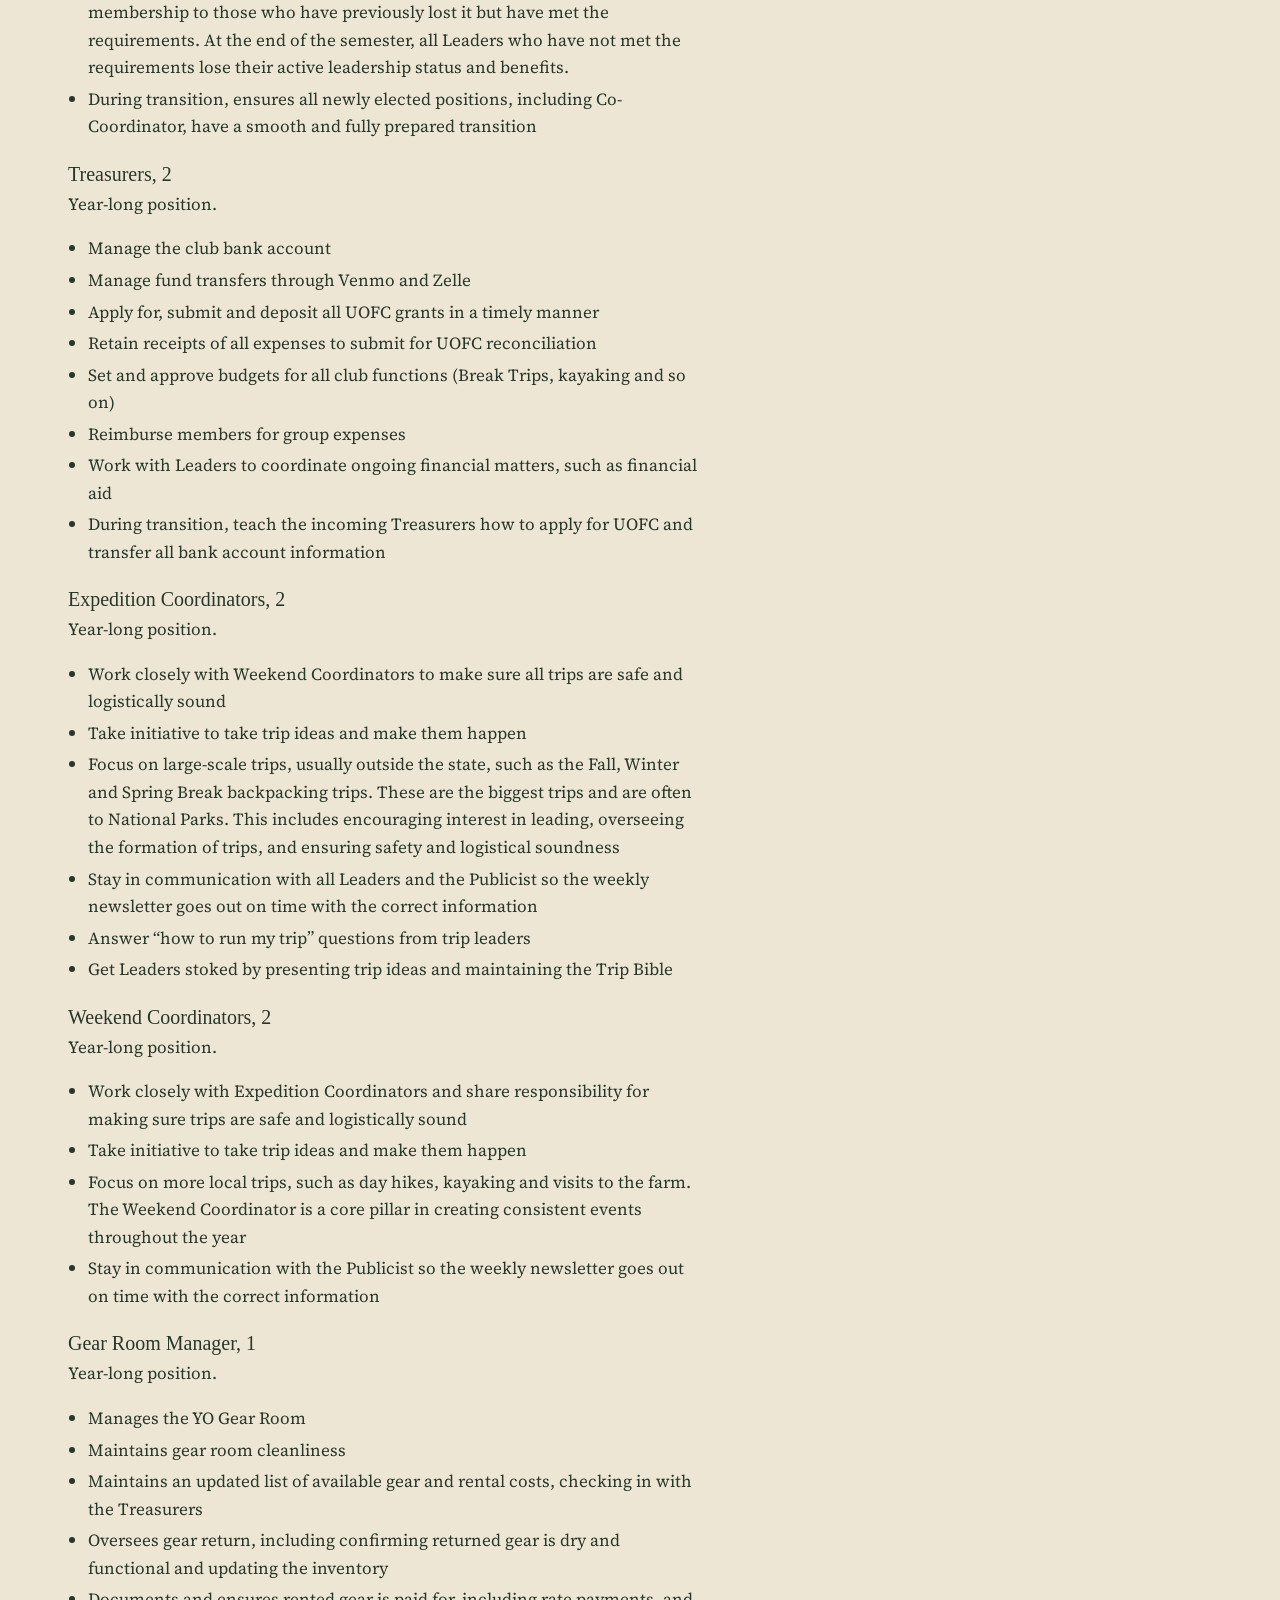
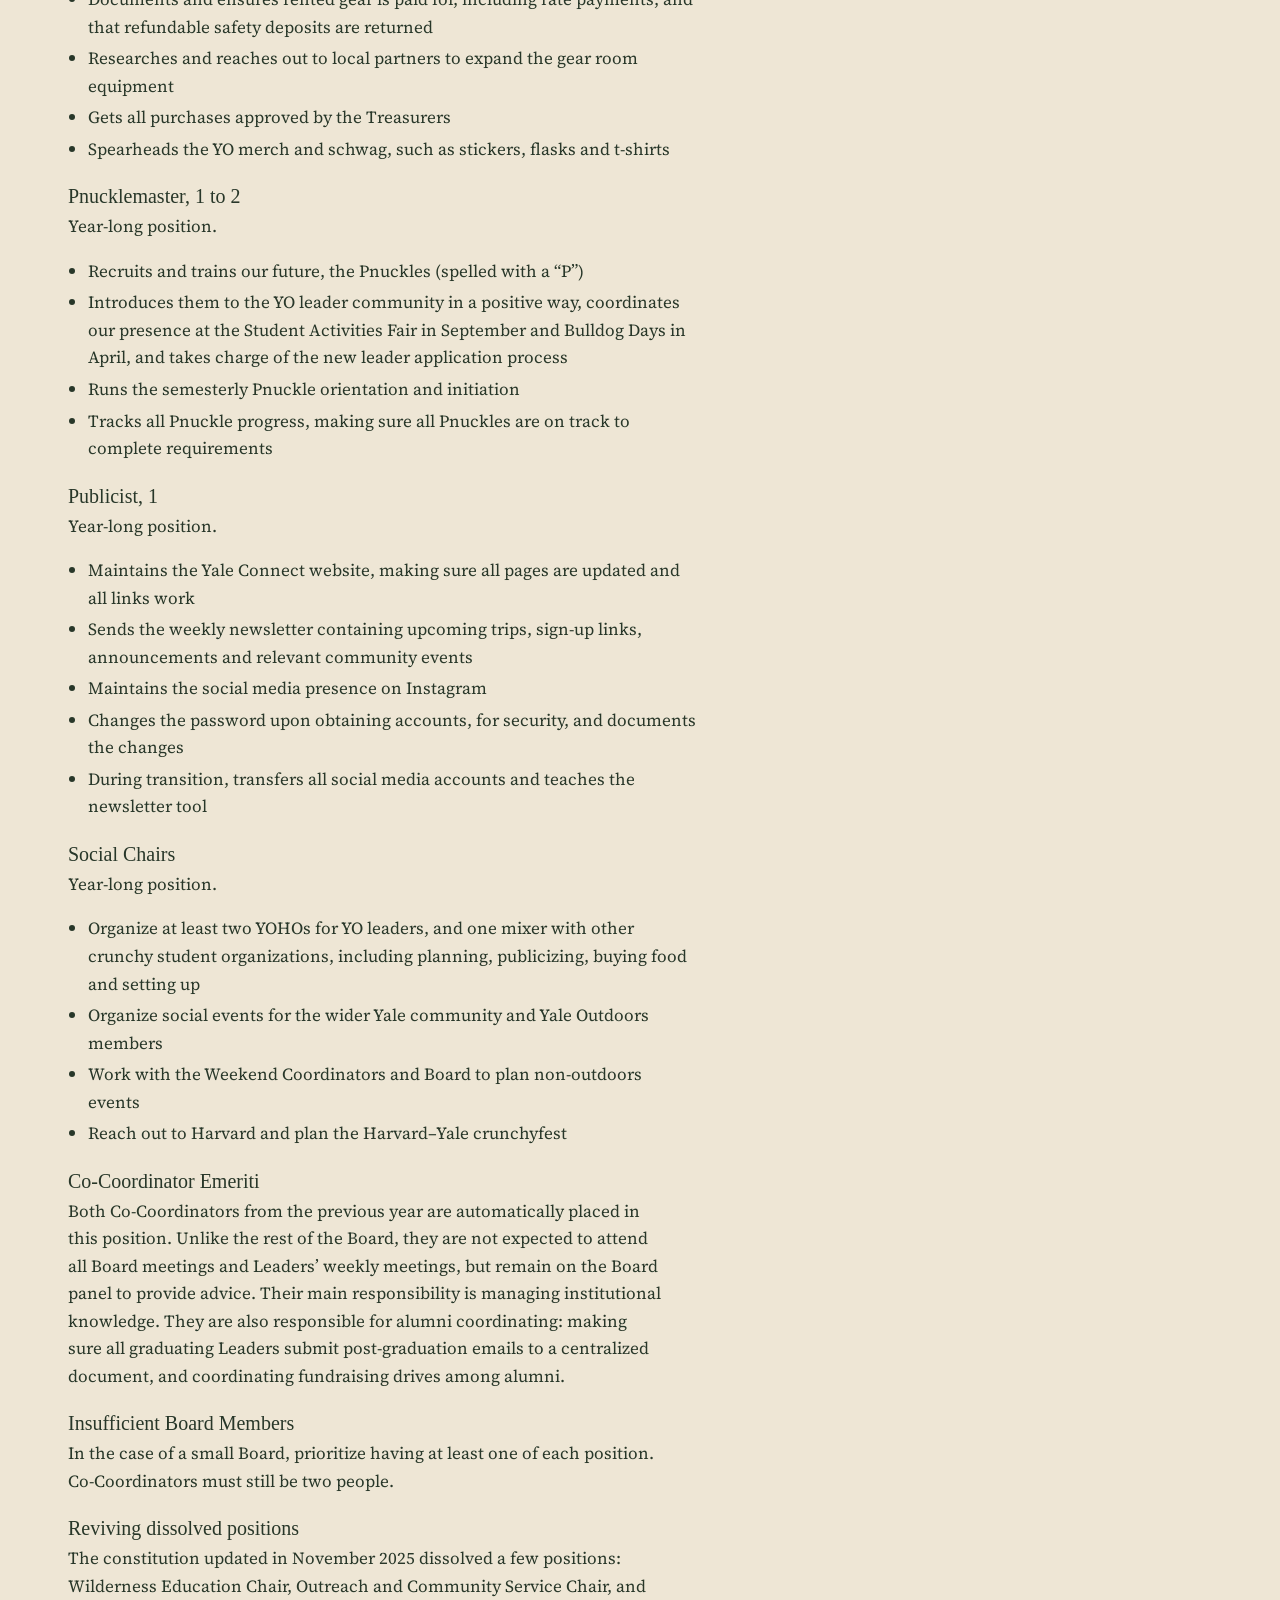
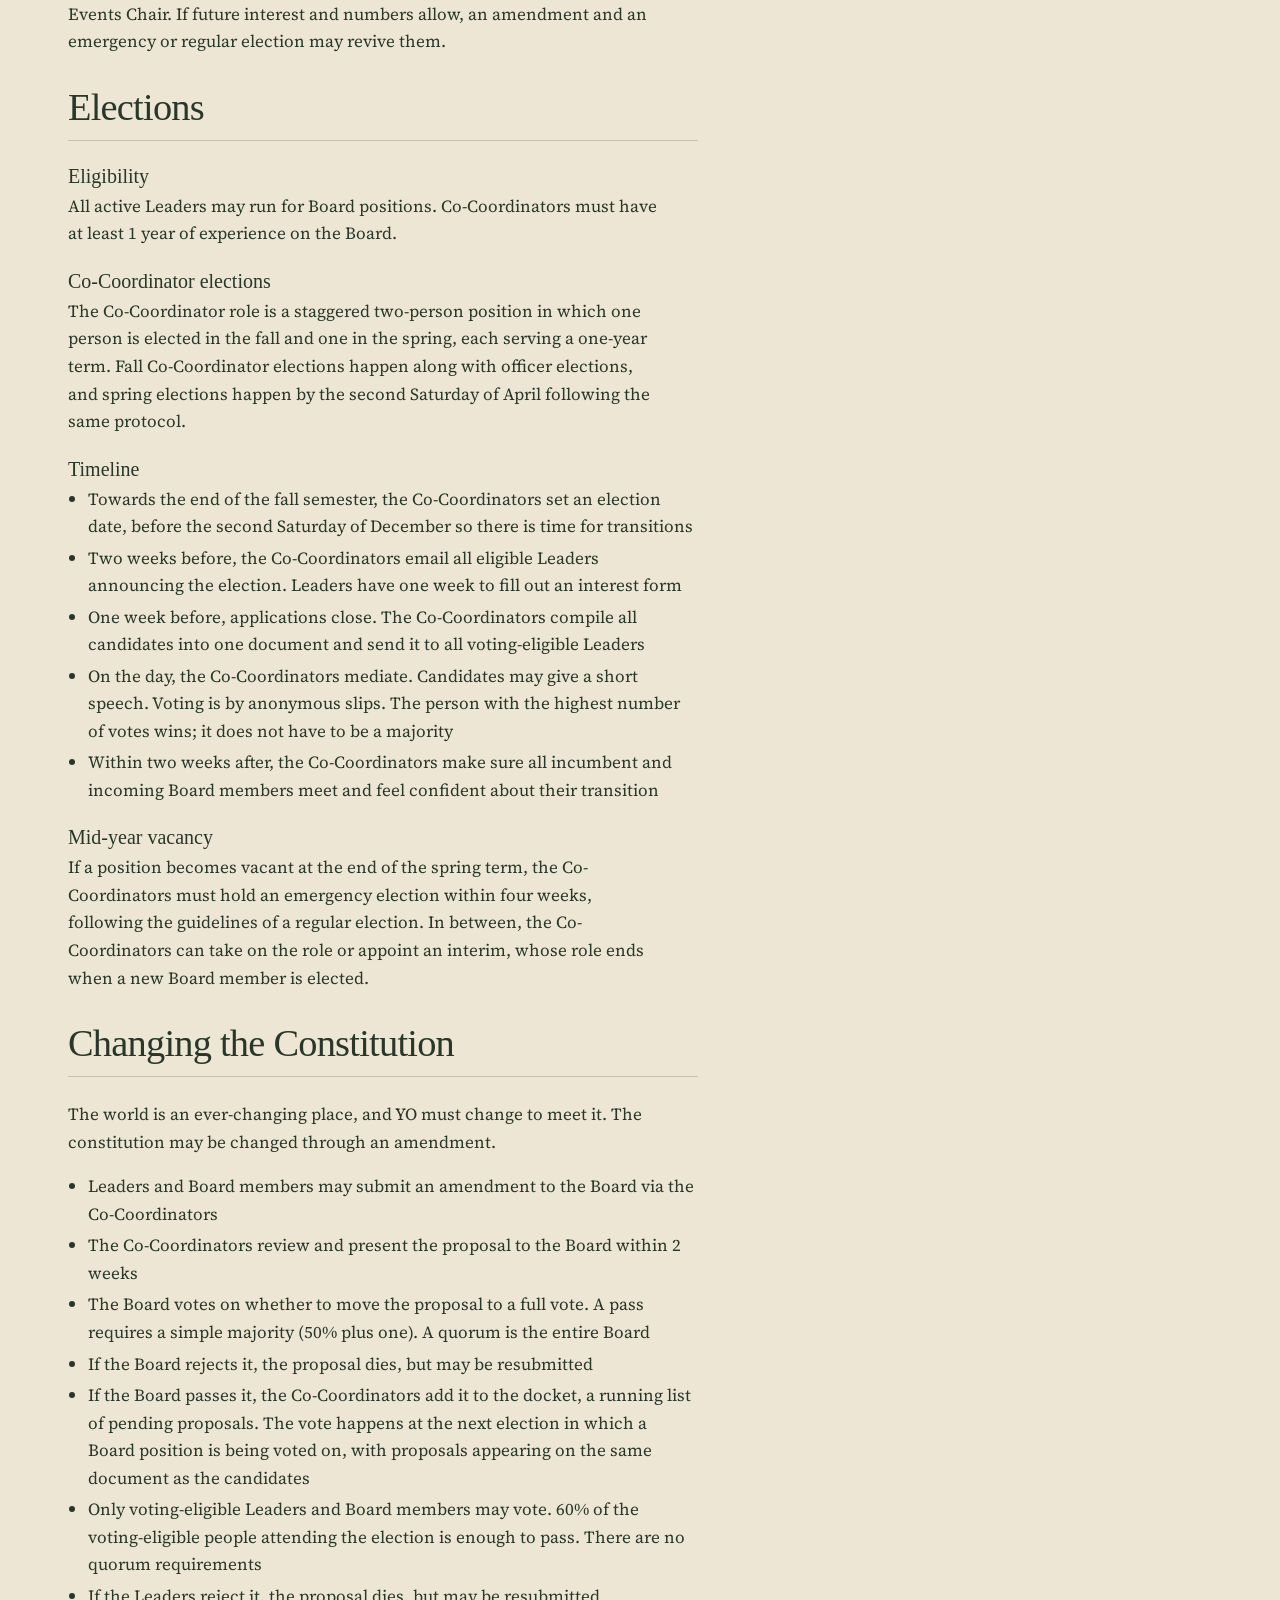
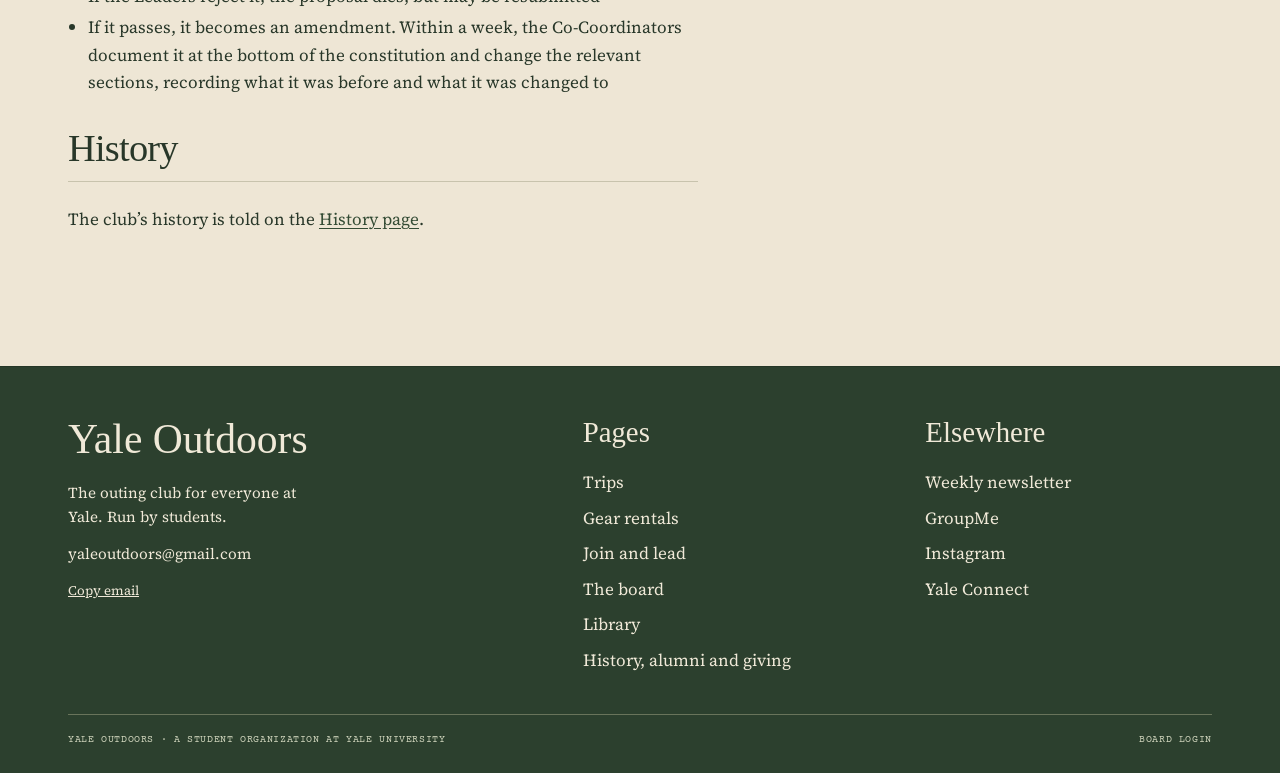
==== commit 97778d40: "new design" ====
--- a/site/constitution.html
+++ b/site/constitution.html
@@ -3,7 +3,6 @@
 <head>
 <meta charset="utf-8">
 <meta name="viewport" content="width=device-width, initial-scale=1, viewport-fit=cover">
-<meta name="claude:viewport-fit-sides" content="cover">
 <title>Constitution · Yale Outdoors</title>
 <meta name="description" content="The Yale Outdoors constitution, revised May 2026.">
 <link rel="icon" href="img/favicon.png">
@@ -14,9 +13,9 @@
 <body>
 <a class="skip" href="#main">Skip to content</a>
 <header class="top"><div class="wrap">
-<div class="strap"><span>Yale Outdoors &middot; New Haven, Connecticut</span><span>Outdoors at Yale since 1936</span></div>
-<a class="mast small" href="index.html" aria-label="Yale Outdoors, home"><img src="img/logo-black.png" alt="Yale Outdoors" width="1500" height="803"></a>
-<button type="button" class="menu" id="menuBtn" aria-expanded="false" aria-controls="nav">Menu</button>
+<div class="strap"><span>New Haven, Connecticut</span><span>Outdoors at Yale since 1936</span></div>
+<a class="mast" href="index.html" aria-label="Yale Outdoors, home"><img src="img/logo-black.png" alt="Yale Outdoors" width="1500" height="803"></a>
+<button type="button" class="menu" id="menuBtn" aria-expanded="false" aria-controls="nav">Menu <span aria-hidden="true">+</span></button>
 <nav class="nav" id="nav" aria-label="Main"><a href="trips.html">Trips</a><a href="gear.html">Gear</a><a href="join.html">Join</a><a href="people.html">People</a><a href="library.html" aria-current="page">Library</a><a href="history.html">History</a></nav>
 </div></header>
 <main id="main"><div class="wrap">
--- a/site/style.css
+++ b/site/style.css
@@ -1,19 +1,12 @@
 /* Yale Outdoors site. Plain paper, ink rules and a pen-and-ink logo, in the manner of an old outing-club bulletin. */
 :root{
-  --paper:#F0E9D8; --sheet:#F8F3E7; --ink:#1F1B15; --muted:#574F40;
-  --soft:#CDC2A8; --pine:#2D4A34; --rust:#963C1D; --link:#2D4A34; --ontext:#F8F3E7;
-  --grain:.07; --logo-filter:none;
+  --paper:#eee6d5; --sheet:#f8f2e6; --ink:#283729; --muted:#636452;
+  --soft:#c8c3ad; --pine:#344c35; --rust:#875035; --link:#344c35; --ontext:#f8f2e6;
+  --sage:#d4d9c3; --bark:#625440; color-scheme:light;
+  --grain:.045; --logo-filter:none;
   --display:"IM Fell English","Iowan Old Style","Palatino Linotype",Georgia,serif;
   --body:"Source Serif 4","Iowan Old Style",Georgia,"Times New Roman",serif;
   --label:"Courier Prime","Courier New",Courier,monospace;
-}
-@media (prefers-color-scheme:dark){
-  :root:not([data-theme="light"]){
-    --paper:#15130F; --sheet:#1C1A15; --ink:#EEE6D1; --muted:#B5AB91;
-    --soft:#3B372C; --pine:#9DBF88; --rust:#E4905F; --link:#B9D8A4; --ontext:#15130F;
-    --grain:.04; --logo-filter:invert(1);
-    color-scheme:dark;
-  }
 }
 :root[data-theme="dark"]{
   --paper:#15130F; --sheet:#1C1A15; --ink:#EEE6D1; --muted:#B5AB91;
@@ -29,15 +22,15 @@
   background-image:url("data:image/svg+xml;utf8,<svg xmlns='http://www.w3.org/2000/svg' width='220' height='220'><filter id='n'><feTurbulence type='fractalNoise' baseFrequency='.9' numOctaves='2' stitchTiles='stitch'/><feColorMatrix values='0 0 0 0 0.25  0 0 0 0 0.2  0 0 0 0 0.1  0 0 0 .9 0'/></filter><rect width='100%' height='100%' filter='url(%23n)'/></svg>")}
 body>*{position:relative;z-index:1}
 h1,h2,h3,h4{font-family:var(--display);font-weight:400;margin:0;line-height:1.1;text-wrap:balance}
-h1{font-size:clamp(2.3rem,6vw,3.4rem)}
-h2{font-size:1.7rem;font-variant:small-caps;letter-spacing:.03em;border-bottom:1px solid var(--ink);padding-bottom:6px;margin:0 0 18px}
+h1{font-size:clamp(3.2rem,7vw,5.6rem);letter-spacing:-.04em}
+h2{font-size:clamp(1.8rem,3vw,2.6rem);letter-spacing:-.02em;border-bottom:1px solid var(--soft);padding-bottom:12px;margin:0 0 24px}
 h3{font-size:1.3rem}
 p{margin:0 0 1em;max-width:66ch}
 a{color:var(--link);text-underline-offset:3px}
 a:hover{color:var(--rust)}
 :focus-visible{outline:2px solid var(--rust);outline-offset:2px}
 img{max-width:100%}
-.wrap{width:100%;max-width:980px;margin-inline:auto;padding-left:max(16px,env(safe-area-inset-left,0px));padding-right:max(16px,env(safe-area-inset-right,0px))}
+.wrap{width:100%;max-width:1200px;margin-inline:auto;padding-left:max(28px,env(safe-area-inset-left,0px));padding-right:max(28px,env(safe-area-inset-right,0px))}
 .skip{position:absolute;left:-9999px;top:6px;background:var(--ink);color:var(--paper);padding:6px 12px;z-index:30}
 .skip:focus{left:8px}
 .lab{font-family:var(--label);font-size:.78rem;letter-spacing:.09em;text-transform:uppercase}
@@ -45,41 +38,41 @@
 .small{font-size:.92rem}
 .stamp{display:inline-block;font:700 .75rem/1 var(--label);letter-spacing:.1em;text-transform:uppercase;border:2px solid var(--rust);color:var(--rust);padding:4px 7px;transform:rotate(-2deg)}
 
-/* masthead */
-.top{border-bottom:3px double var(--ink);padding:10px 0 0}
-.strap{display:flex;justify-content:space-between;gap:8px 20px;flex-wrap:wrap;font:400 .72rem/1.4 var(--label);letter-spacing:.09em;text-transform:uppercase;color:var(--muted);padding-bottom:8px;border-bottom:1px solid var(--soft)}
-.mast{display:block;text-align:center;padding:14px 0 12px}
-.mast img{width:min(520px,88%);height:auto;filter:var(--logo-filter)}
-.mast.small img{width:min(250px,70%)}
-.nav{display:flex;justify-content:center;flex-wrap:wrap;gap:2px 4px;border-top:1px solid var(--ink);padding:8px 0 9px;font:700 .8rem/1 var(--label);letter-spacing:.1em;text-transform:uppercase}
-.nav a{color:var(--ink);text-decoration:none;padding:6px 10px;border:1px solid transparent}
-.nav a:hover{border-color:var(--ink)}
-.nav a[aria-current="page"]{background:var(--ink);color:var(--paper)}
-.menu{display:none;margin:8px auto 10px;font:700 .8rem var(--label);letter-spacing:.1em;text-transform:uppercase;padding:8px 14px;border:1px solid var(--ink);background:none;color:var(--ink);cursor:pointer}
+/* Shared masthead */
+.top{padding:0;border-bottom:1px solid var(--soft)}
+.top>.wrap{display:grid;grid-template-columns:190px 1fr;align-items:center;gap:0 24px}
+.strap{grid-column:1/-1;display:flex;justify-content:space-between;gap:12px;padding:12px 0 10px;border-bottom:1px solid var(--soft);font:400 .66rem/1.4 var(--label);letter-spacing:.1em;text-transform:uppercase;color:var(--muted)}
+.mast{display:block;padding:12px 0;line-height:0;width:156px}
+.mast img{width:100%;height:auto;filter:var(--logo-filter)}
+.nav{display:flex;justify-content:flex-end;gap:4px;align-items:center;font:700 .76rem/1.2 var(--label);text-transform:uppercase;letter-spacing:.06em}
+.nav a{display:block;padding:12px 15px;text-decoration:none;color:var(--ink);border-radius:2px;transition:background .18s,color .18s}
+.nav a:hover{background:var(--sage);color:var(--ink)}
+.nav a[aria-current="page"]{background:var(--pine);color:var(--sheet)}
+.menu{display:none}
 
 /* page */
-main{padding:30px 0 48px}
-.title{margin-bottom:26px;padding-bottom:16px;border-bottom:1px solid var(--ink)}
-.title p{font:italic 400 1.2rem/1.45 var(--display);color:var(--muted);margin:10px 0 0;max-width:60ch}
-section{margin:0 0 44px}
+main{padding:48px 0 68px}
+.title{margin-bottom:48px;padding:16px 0 32px;border-bottom:1px solid var(--ink)}
+.title p{font:400 1.2rem/1.45 var(--body);color:var(--muted);margin:10px 0 0;max-width:60ch}
+section{margin:0 0 64px}
 .cols{display:grid;grid-template-columns:minmax(0,1.7fr) minmax(0,1fr);gap:28px 40px;align-items:start}
 .cols.even{grid-template-columns:minmax(0,1fr) minmax(0,1fr)}
 .lede{font:italic 400 clamp(1.35rem,3vw,1.7rem)/1.4 var(--display);margin:0 0 .8em;max-width:34em}
 .row{display:flex;gap:10px 12px;flex-wrap:wrap;align-items:center}
 
 /* buttons and links */
-.btn{display:inline-block;font:700 .82rem/1.2 var(--label);letter-spacing:.09em;text-transform:uppercase;text-decoration:none;color:var(--ink);background:transparent;border:2px solid var(--ink);padding:10px 16px;cursor:pointer;border-radius:0}
+.btn{display:inline-block;font:700 .82rem/1.2 var(--label);letter-spacing:.09em;text-transform:uppercase;text-decoration:none;color:var(--ink);background:transparent;border:1px solid var(--ink);padding:14px 18px;cursor:pointer;border-radius:0}
 .btn:hover{background:var(--ink);color:var(--paper)}
 .btn.solid{background:var(--ink);color:var(--paper)}
 .btn.solid:hover{background:var(--pine);border-color:var(--pine);color:var(--ontext)}
-.btn.sm{padding:6px 10px;font-size:.74rem}
+.btn.sm{padding:10px 12px;font-size:.74rem}
 .btn[disabled]{opacity:.4;cursor:not-allowed}
 .btn[disabled]:hover{background:transparent;color:var(--ink)}
 .lnk{background:none;border:0;padding:0;font:inherit;color:var(--link);text-decoration:underline;cursor:pointer}
 
 /* boxes */
-.box{border:1px solid var(--ink);background:var(--sheet)}
-.box>.bar{background:var(--ink);color:var(--paper);font:700 .78rem/1 var(--label);letter-spacing:.12em;text-transform:uppercase;padding:9px 12px}
+.box{border:1px solid var(--soft);background:var(--sheet)}
+.box>.bar{background:var(--pine);color:var(--paper);font:700 .78rem/1 var(--label);letter-spacing:.12em;text-transform:uppercase;padding:9px 12px}
 .box>.in{padding:14px 14px 4px}
 .board-list{list-style:none;margin:0;padding:0}
 .board-list li{display:grid;grid-template-columns:76px minmax(0,1fr);gap:10px;padding:9px 0;border-bottom:1px dotted var(--ink)}
@@ -99,13 +92,14 @@
 
 /* photographs */
 .slot{margin:0;position:relative}
-.slot .mat{position:relative;border:1px solid var(--ink);background:var(--sheet);padding:6px;aspect-ratio:4/3}
+.slot .mat{position:relative;border:1px solid var(--soft);background:var(--sage);padding:6px;aspect-ratio:4/3}
 .slot.tall .mat{aspect-ratio:3/4}
 .slot.wide .mat{aspect-ratio:16/9}
 .slot.round .mat{aspect-ratio:1/1;padding:3px;border-radius:50%;overflow:hidden}
 .slot img.pic{width:100%;height:100%;object-fit:cover;display:block}
-.slot .empty{position:absolute;inset:6px;border:1px dashed var(--soft);display:flex;flex-direction:column;align-items:center;justify-content:center;gap:6px;text-align:center;font:400 .72rem/1.35 var(--label);letter-spacing:.06em;text-transform:uppercase;color:var(--muted);padding:8px}
-.slot .empty img{width:34px;height:34px;opacity:.28;filter:var(--logo-filter)}
+.slot .empty{position:absolute;inset:6px;border:1px dashed #828d72;display:flex;flex-direction:column;align-items:center;justify-content:center;gap:6px;text-align:center;font:400 .72rem/1.35 var(--label);letter-spacing:.06em;text-transform:uppercase;color:var(--muted);padding:8px}
+.slot .empty img{width:54px;height:54px;object-fit:contain;opacity:.4;filter:var(--logo-filter)}
+.slot .empty{color:#4d553e}
 .slot.round .empty{inset:3px;border-radius:50%}
 .slot.round .empty img{width:24px;height:24px}
 .slot.round .empty span{display:none}
@@ -226,7 +220,7 @@
 .grp h3{margin-bottom:6px}
 .grp .about{font-size:.95rem;color:var(--muted);margin:0}
 .crew{display:grid;grid-template-columns:repeat(2,minmax(0,1fr));gap:20px 26px}
-.person{display:grid;grid-template-columns:64px minmax(0,1fr);gap:14px;align-items:start}
+.person{display:grid;grid-template-columns:82px minmax(0,1fr);gap:14px;align-items:start}
 .person b{display:block;font:400 1.4rem/1.1 var(--display)}
 .person .role{display:block;font:400 .74rem/1.4 var(--label);letter-spacing:.07em;text-transform:uppercase;color:var(--muted);margin:3px 0}
 .person a{font-size:.92rem;word-break:break-word}
@@ -266,23 +260,24 @@
 .legal li{margin-bottom:4px}
 .legal ul ul{margin-top:4px}
 
-/* footer */
-.foot{border-top:3px double var(--ink);padding:26px 0 34px;margin-top:10px}
-.foot .grid{display:grid;grid-template-columns:minmax(0,1.3fr) repeat(2,minmax(0,1fr));gap:20px 32px}
-.foot h4{font:700 .76rem/1.2 var(--label);letter-spacing:.12em;text-transform:uppercase;margin-bottom:8px}
-.foot a{display:block;padding:2px 0}
-.foot p{margin:0 0 6px;font-size:.95rem}
-.foot .mini{display:flex;justify-content:space-between;gap:10px;flex-wrap:wrap;margin-top:22px;padding-top:12px;border-top:1px solid var(--soft);font:400 .72rem/1.5 var(--label);letter-spacing:.07em;text-transform:uppercase;color:var(--muted)}
-.foot .mini a{display:inline;color:var(--muted)}
+/* Footer */
+.foot{background:#2c402e;color:#f0e9d8;padding:48px 0 24px;margin-top:0;border-top:1px solid #253626}
+.foot .grid{display:grid;grid-template-columns:minmax(0,1.6fr) repeat(2,minmax(0,1fr));gap:30px 56px}
+.foot h4{font:400 1.8rem/1.2 var(--display);margin-bottom:16px}
+.foot .grid>div:first-child h4{font-size:2.6rem}
+.foot a{display:block;padding:4px 0;color:#f0e9d8;text-decoration:none}
+.foot a:hover{text-decoration:underline;color:#d7deba}
+.foot p{margin:0 0 8px;font-size:.95rem;max-width:30ch}
+.foot .lnk{color:inherit;font-size:.82rem}
+.foot .mini{display:flex;justify-content:space-between;gap:10px;flex-wrap:wrap;margin-top:36px;padding-top:18px;border-top:1px solid #69745b;font:400 .65rem/1.5 var(--label);letter-spacing:.06em;text-transform:uppercase;color:#d0d5bd}
+.foot .mini a{display:inline;color:inherit}
+.foot .gate{color:var(--ink)}
 .tree-link{display:inline-block!important;opacity:.55}
 .tree-link img{width:22px;height:22px;vertical-align:middle;filter:var(--logo-filter)}
 .tree-link:hover{opacity:1}
 .gate{border:1px solid var(--ink);background:var(--sheet);padding:12px;margin-top:12px;max-width:420px}
 
 @media (max-width:820px){
-  .menu{display:block}
-  .nav{display:none;flex-direction:column;align-items:stretch;text-align:left}
-  .nav.open{display:flex}
   .cols,.cols.even,.trip>.bd,.grp,.foot .grid{grid-template-columns:minmax(0,1fr)}
   .trad{grid-template-columns:minmax(0,1fr)}
   .rung{grid-template-columns:minmax(0,1fr)}
@@ -307,5 +302,263 @@
   .board-list li{grid-template-columns:62px minmax(0,1fr)}
   .strap{justify-content:center;text-align:center}
 }
-@media (prefers-reduced-motion:reduce){html{scroll-behavior:auto}}
-@media print{body::before,.nav,.menu,.editbar{display:none}}
+/* Home: trail maps, outdoor line sketches, and room for photographs. */
+.eyebrow{font:400 .72rem/1.5 var(--label);letter-spacing:.1em;text-transform:uppercase}
+.text-link{font:700 .78rem/1.4 var(--label);text-transform:uppercase;letter-spacing:.04em;text-decoration:none;display:inline-flex;gap:16px;align-items:center;padding:10px 0;border-bottom:1px solid currentColor}
+.text-link span{font-size:1.2rem}
+.home main{padding:0 0 64px}
+.hero{display:grid;grid-template-columns:1.08fr 1fr;align-items:center;gap:20px;min-height:610px;padding-top:44px;padding-bottom:68px;margin-bottom:0}
+.hero-copy{padding:20px 0;position:relative;z-index:2}
+.hero .eyebrow{margin-bottom:22px;color:var(--bark)}
+.hero h1{font-size:clamp(3.8rem,7.7vw,6.65rem);line-height:.98;letter-spacing:-.055em;max-width:9ch}
+.hero h1 em{font-weight:400;color:var(--pine)}
+.hero-intro{max-width:31ch;font-size:1.15rem;line-height:1.5;margin:28px 0}
+.hero-actions{gap:18px 24px}
+.hero-actions .btn{display:inline-flex;align-items:center;gap:24px}
+.hero-art{position:relative;padding:8px 4px 26px;isolation:isolate}
+.hero-art::before{content:"";position:absolute;inset:-65px -28px -45px -60px;background:url('img/contours.svg') center/cover;opacity:.12;z-index:-1}
+.landscape-sketch{display:block;width:100%;height:auto}
+.place-label{position:absolute;bottom:13px;left:16%;font:400 .66rem var(--label);text-transform:uppercase;letter-spacing:.1em;border-bottom:1px solid var(--soft);padding:7px 2px;transform:rotate(-4deg)}
+.hero-merch{position:absolute;right:0;top:4%;padding:10px 14px;background:var(--sheet);color:var(--ink);font:700 .7rem var(--label);letter-spacing:.06em;text-transform:uppercase;text-decoration:none;transform:rotate(7deg);border:1px solid var(--soft);box-shadow:3px 3px 0 #28372918}
+.hero-merch:hover{transform:rotate(2deg)}
+.section-head{display:flex;gap:20px;justify-content:space-between;align-items:baseline;border-top:1px solid var(--ink);padding-top:24px;margin-bottom:28px}
+.section-head h2{border:0;padding:0;margin:0}
+.section-head>.eyebrow{color:var(--muted)}
+.start-section{margin-bottom:80px}
+.trail-cards{display:grid;grid-template-columns:1.1fr .85fr 1fr;gap:18px;align-items:start}
+.trail-card{position:relative;min-width:0;height:310px;perspective:1000px}
+.trail-card:nth-child(2){margin-top:30px;height:280px}
+.trail-card:nth-child(3){height:310px}
+.card-turn{position:absolute;inset:0;transform-style:preserve-3d;transition:transform .55s cubic-bezier(.2,.65,.3,1)}
+.card-front,.card-back{position:absolute;inset:0;padding:24px;backface-visibility:hidden;-webkit-backface-visibility:hidden;overflow:hidden;background:var(--sage);border:1px solid #7c896b}
+.card-front h3,.card-back h3{font-size:2.5rem;letter-spacing:-.03em;position:relative;z-index:1}
+.card-number{display:block;font:400 .7rem var(--label);margin-bottom:14px}
+.card-front img{position:absolute;width:76%;height:190px;object-fit:contain;bottom:10px;right:10px}
+.trail-gear .card-front{background:#d7c6a7;border-color:#a4977e}
+.trail-gear .card-front img{width:155px;height:174px;bottom:12px;right:25px}
+.trail-join .card-front{background:#e3d9bb;border-color:#b9ad8c}
+.trail-join .card-front img{width:84%;height:170px;right:8px;bottom:12px}
+.turn-mark{position:absolute;bottom:18px;left:24px;font:400 1.5rem var(--label)}
+.card-back{transform:rotateY(180deg);background:var(--pine);color:var(--sheet);display:flex;flex-direction:column;justify-content:center;padding-bottom:68px}
+.card-back p{font-size:1.1rem;line-height:1.5;margin:20px 0 0}
+.card-toggle{position:absolute;inset:0;z-index:2;border:0;background:transparent;cursor:pointer;border-radius:0}
+.card-go{position:absolute;right:16px;bottom:16px;z-index:3;width:44px;height:44px;display:grid;place-items:center;border:1px solid currentColor;color:var(--ink);font-size:1.5rem;text-decoration:none;background:var(--sheet)}
+.card-go:hover{background:var(--sheet);color:var(--rust)}
+.trail-card.is-flipped .card-turn{transform:rotateY(180deg)}
+.home-happenings{background:var(--pine);color:var(--sheet);display:grid;grid-template-columns:1fr 1.35fr;gap:60px;padding:42px;margin-bottom:80px;position:relative}
+.home-happenings::before{content:"";position:absolute;inset:0;background:url('img/contours.svg') left center/cover;filter:brightness(2);opacity:.13;pointer-events:none}
+.happenings-intro,.home-happenings .calbox{position:relative}
+.happenings-intro h2{font-size:3.7rem;border:0;padding:0;margin:14px 0 20px;letter-spacing:-.04em}
+.happenings-intro>p:not(.eyebrow){font-size:1.05rem;max-width:29ch;color:#e0e2ce}
+.home-happenings .text-link{color:var(--sheet)}
+.home-happenings .calbox{min-height:290px}
+.home-happenings .agenda{padding:0;position:static;max-height:330px;overflow:auto}
+.home-happenings .board-list li{padding:16px 0;border-bottom:1px solid #778168;gap:14px;grid-template-columns:68px 1fr}
+.home-happenings .board-list li:first-child{padding-top:0}
+.home-happenings .board-list b{font:400 1.35rem/1.2 var(--display)}
+.home-happenings .board-list .d{color:#d5d9b5}
+.home-happenings .board-list .t{color:#e0e2ce;font-size:.85rem;margin-top:6px}
+.home-happenings .board-list a,.home-happenings .calstrip a{color:var(--sheet)}
+.home-happenings .calstrip{padding:18px 0 0;margin-top:16px;border-color:#778168;justify-content:space-between}
+.expedition-section{margin-bottom:85px}
+.season-tabs{display:flex;gap:6px;border-bottom:1px solid var(--soft);padding-bottom:12px}
+.season-tabs button{appearance:none;background:transparent;color:var(--muted);font:700 .78rem/1.4 var(--label);letter-spacing:.02em;padding:12px 20px;border:1px solid transparent;cursor:pointer}
+.season-tabs button[aria-selected="true"]{background:var(--pine);color:var(--sheet);border-color:var(--pine)}
+.season-tabs button:hover:not([aria-selected="true"]){background:var(--sage);color:var(--ink)}
+.season-panel{display:grid;grid-template-columns:.9fr 1.1fr;gap:60px;align-items:center;padding:28px 38px;background:var(--sheet);min-height:360px}
+.season-panel>img{display:block;width:100%;max-width:340px;height:auto;justify-self:center}
+.season-panel h3{font-size:3rem;margin:20px 0}
+.season-panel p{max-width:36ch}
+.season-panel .stamp{border:1px solid var(--bark);color:var(--bark);font-size:.63rem;padding:7px;transform:rotate(-3deg)}
+.board-letter{position:relative;display:grid;grid-template-columns:.65fr 1fr;align-items:center;gap:0;margin:0 36px 90px;padding:30px 0;background:url('img/contours.svg') center/cover}
+.board-photo{z-index:2;transform:rotate(-7deg);margin-right:-25px}
+.board-photo .mat{padding:12px 12px 0;background:var(--sheet);border:0;aspect-ratio:1.1;box-shadow:2px 6px 16px #28372919}
+.board-photo .empty{inset:12px 12px 0;background:var(--sage);border:0}
+.board-photo figcaption{background:var(--sheet);text-align:center;padding:12px;font:400 1.3rem var(--display);color:var(--ink)}
+.letter-sheet{background:var(--sheet);padding:44px 44px 32px 56px;transform:rotate(2deg);box-shadow:2px 6px 16px #28372912;border:1px solid #d5cbb4}
+.letter-sheet h2{border:0;font-size:2.8rem;padding:0;margin:22px 0}
+.letter-placeholder{color:var(--muted);font-style:italic;min-height:80px;padding-top:12px}
+.letter-signoff{display:flex;align-items:center;gap:16px;padding-top:20px;border-top:1px solid var(--soft);font:italic 1.25rem var(--display)}
+.letter-signoff img{width:44px;height:44px;object-fit:contain;filter:var(--logo-filter)}
+.letter-signoff a{text-decoration:none}
+.field-section{margin-bottom:60px}
+.field-controls{display:flex;gap:8px}
+.arrow-btn{appearance:none;width:42px;height:42px;background:none;color:var(--ink);border:1px solid var(--soft);font:400 1.2rem var(--label);cursor:pointer}
+.arrow-btn:hover{background:var(--pine);color:var(--sheet);border-color:var(--pine)}
+.arrow-btn:disabled{opacity:.35;cursor:default}
+.field-photos{display:flex;gap:22px;align-items:start;overflow-x:auto;scroll-snap-type:x mandatory;padding:6px 0 20px;scrollbar-color:var(--pine) var(--soft);scrollbar-width:thin}
+.field-photos>.slot{flex:0 0 36%;scroll-snap-align:start}
+.field-photos>.slot:nth-child(2){margin-top:30px}
+.field-photos>.slot:nth-child(3){flex-basis:32%}
+.field-photos .mat{border:0;padding:0;background:#cbd0b9;aspect-ratio:1.12}
+.field-photos>.slot:nth-child(2) .mat{aspect-ratio:.9;background:#d7c6a7}
+.field-photos>.slot:nth-child(3) .mat{background:#b9c5b0;aspect-ratio:1.12}
+.field-photos .empty{inset:10px;border-color:#8b947b;background:url('img/contours.svg') center/cover}
+.field-photos .empty img{width:72px;height:72px}
+.field-photos figcaption{font:700 .72rem/1.4 var(--label);color:var(--ink);text-transform:uppercase;padding-top:12px;letter-spacing:.03em}
+.home-links{display:grid;grid-template-columns:repeat(3,minmax(0,1fr));gap:28px;margin:20px 0 0}
+.home-links>a{display:grid;grid-template-columns:1fr auto;gap:8px;border-top:1px solid var(--ink);padding:18px 0 24px;color:var(--ink);text-decoration:none}
+.home-links .eyebrow{grid-column:1/-1;color:var(--muted)}
+.home-links strong{font:400 1.6rem/1.2 var(--display)}
+.home-links>a>span:last-child{font-size:1.4rem;align-self:center}
+.home-links>a:hover strong{text-decoration:underline;text-underline-offset:5px}
+/* Forms and directories use the same paper and ink, without ornamental boxes. */
+.req{padding:24px;border-color:var(--soft)}
+.fields>.btn{justify-self:start}
+.boardlist{display:grid;grid-template-columns:repeat(2,minmax(0,1fr));column-gap:36px}
+.gi{padding:20px 0;border-bottom-style:solid;border-color:var(--soft)}
+.meter{height:4px;border:0;background:var(--soft)}
+.meter i{height:4px}
+.trip{border-color:var(--soft)}
+.trip>.hd{padding:20px 24px;background:var(--sage);border-color:var(--soft)}
+.trip>.bd{padding:24px}
+.trip>.hd h3{font-size:2.2rem}
+.grp{padding:30px 0;border-color:var(--soft)}
+.person .mat{border-radius:3px}
+.person .empty{border-radius:0}
+.crew{row-gap:30px}
+.docs li{padding:20px 0;border-bottom-style:solid;border-color:var(--soft)}
+.ladder,.rung{border-color:var(--soft)}
+.rung{padding:24px;gap:14px 30px}
+.rung:nth-child(even){background:var(--sage)}
+.btn,.arrow-btn,.season-tabs button,.card-go{min-height:44px}
+@media (max-width:980px){
+  .hero{min-height:530px;gap:12px}
+  .hero h1{font-size:clamp(3.8rem,8.2vw,5.8rem)}
+  .hero-actions{gap:12px}
+  .nav a{padding:12px 10px}
+  .trail-card,.trail-card:nth-child(3){height:280px}
+  .trail-card:nth-child(2){height:250px}
+  .card-front,.card-back{padding:20px}
+  .card-front h3,.card-back h3{font-size:2rem}
+  .card-back{padding-bottom:65px}
+  .home-happenings{gap:32px;padding:32px}
+  .season-panel{gap:32px;padding:28px}
+  .letter-sheet{padding:30px 30px 28px 42px}
+}
+@media (max-width:820px){
+  .top>.wrap{grid-template-columns:1fr auto;gap:0 12px}
+  .mast{width:135px;padding:10px 0}
+  .menu{display:flex;align-items:center;gap:22px;background:transparent;color:var(--ink);border:1px solid var(--soft);font:700 .75rem var(--label);padding:12px 14px;cursor:pointer}
+  .menu span{font:400 1.3rem/1 var(--label)}
+  .nav{display:none;grid-column:1/-1;justify-content:start;flex-wrap:wrap;gap:6px;padding:0 0 16px}
+  .nav.open{display:flex}
+  .nav a{padding:13px 16px}
+  .strap{font-size:.6rem;letter-spacing:.04em;text-align:left}
+  .hero{padding-top:40px;padding-bottom:50px;min-height:0}
+  .hero-intro{font-size:1.05rem;max-width:29ch}
+  .hero-art::before{inset:-40px -28px -30px -28px}
+  .place-label{font-size:.55rem;left:8%;bottom:5px}
+  .hero-merch{top:0;right:0;font-size:.6rem}
+  .hero-actions .btn{gap:14px;padding:14px;font-size:.7rem}
+  .hero-actions .text-link{font-size:.7rem}
+  .trail-cards{gap:12px;grid-template-columns:repeat(3,minmax(0,1fr))}
+  .card-front img{width:90%;height:160px;right:0}
+  .trail-gear .card-front img{width:120px;height:146px;right:12px}
+  .card-front h3,.card-back h3{font-size:1.8rem}
+  .card-back p{font-size:.95rem;margin-top:14px}
+  .card-front,.card-back{padding:16px}
+  .card-back{padding-bottom:70px}
+  .home-happenings{grid-template-columns:1fr;gap:24px}
+  .happenings-intro h2{font-size:3rem}
+  .happenings-intro>p:not(.eyebrow){max-width:48ch}
+  .home-happenings .calbox{min-height:0}
+  .season-panel{grid-template-columns:.8fr 1.2fr;gap:24px}
+  .season-panel h3{font-size:2.4rem}
+  .season-tabs button{padding:12px 16px}
+  .board-letter{margin-inline:8px;grid-template-columns:.6fr 1fr}
+  .letter-sheet h2{font-size:2.25rem}
+  .letter-sheet{padding:28px 24px 24px 38px}
+  .home-links{gap:20px}
+  .home-links strong{font-size:1.4rem}
+  .foot .grid{grid-template-columns:1.3fr 1fr 1fr;gap:24px}
+  .foot .grid>div:first-child h4{font-size:2rem}
+}
+@media (max-width:600px){
+  .wrap{padding-left:max(20px,env(safe-area-inset-left,0px));padding-right:max(20px,env(safe-area-inset-right,0px))}
+  main{padding-top:30px}
+  section{margin-bottom:48px}
+  .title{margin-bottom:32px}
+  .title h1{font-size:3.6rem}
+  .strap{font-size:.56rem;justify-content:space-between;gap:8px}
+  .strap span:first-child{max-width:14ch}
+  .strap span:last-child{max-width:20ch;text-align:right}
+  .hero{grid-template-columns:1fr;padding-top:32px;padding-bottom:42px;gap:6px}
+  .hero-copy{padding:0}
+  .hero .eyebrow{font-size:.66rem;margin-bottom:22px}
+  .hero h1{font-size:clamp(3.8rem,13vw,5.5rem);line-height:1.02;max-width:none}
+  .hero-intro{margin:22px 0;max-width:30ch}
+  .hero-actions{gap:12px 22px}
+  .hero-art{width:min(88%,360px);justify-self:center;margin-top:26px;padding-bottom:24px}
+  .hero-art::before{inset:-32px -24px}
+  .place-label{left:14%;font-size:.6rem;bottom:0}
+  .hero-merch{font-size:.65rem}
+  .section-head{align-items:start;gap:12px;padding-top:20px;margin-bottom:22px}
+  .section-head>.eyebrow{font-size:.6rem;text-align:right;max-width:14ch}
+  .section-head h2{font-size:2rem}
+  .trail-cards{grid-template-columns:1fr;gap:16px}
+  .trail-card,.trail-card:nth-child(2),.trail-card:nth-child(3){height:220px;margin:0}
+  .card-front,.card-back{padding:22px}
+  .card-front h3,.card-back h3{font-size:2.65rem;max-width:8ch}
+  .card-front img{width:57%;height:155px;right:12px;bottom:8px}
+  .trail-join .card-front img{width:57%;height:148px;right:6px;bottom:10px}
+  .trail-gear .card-front img{width:130px;height:150px;right:22px;bottom:8px}
+  .card-front .card-number{margin-bottom:12px}
+  .card-back{padding-bottom:50px}
+  .card-back p{font-size:1rem;max-width:28ch;margin-top:12px}
+  .card-back h3{font-size:2.2rem;max-width:none}
+  .turn-mark{bottom:18px}
+  .start-section,.home-happenings,.expedition-section{margin-bottom:52px}
+  .home-happenings{padding:26px 22px}
+  .happenings-intro h2{font-size:3.1rem}
+  .home-happenings .board-list li{grid-template-columns:58px minmax(0,1fr);gap:12px}
+  .home-happenings .board-list b{font-size:1.2rem}
+  .home-happenings .calstrip{font-size:.66rem;gap:10px}
+  .season-tabs{gap:0;justify-content:space-between}
+  .season-tabs button{padding:12px 8px;font-size:.66rem}
+  .season-panel{grid-template-columns:1fr;padding:24px;gap:18px}
+  .season-panel>img{width:75%;max-width:240px}
+  .season-panel h3{font-size:2.6rem;margin:18px 0 14px}
+  .season-panel p{font-size:1rem}
+  .board-letter{grid-template-columns:1fr;margin:0 4px 56px;padding:14px 0 0}
+  .board-photo{width:60%;margin:0 0 -18px 8px;transform:rotate(-7deg)}
+  .board-photo .mat{aspect-ratio:1.4}
+  .letter-sheet{padding:44px 26px 26px;transform:rotate(1deg)}
+  .letter-sheet h2{font-size:2.5rem;max-width:12ch}
+  .letter-placeholder{min-height:65px}
+  .field-photos{gap:16px}
+  .field-photos>.slot,.field-photos>.slot:nth-child(3){flex-basis:80%}
+  .field-photos>.slot:nth-child(2){margin-top:22px}
+  .home-links{grid-template-columns:1fr;gap:0}
+  .home-links>a{padding:20px 0;gap:8px}
+  .home-links strong{font-size:1.8rem}
+  .home-links .eyebrow{font-size:.65rem}
+  .foot .grid{grid-template-columns:1fr 1fr;gap:32px 20px}
+  .foot .grid>div:first-child{grid-column:1/-1}
+  .foot .grid>div:first-child h4{font-size:2.7rem}
+  .foot .grid>div:first-child p{max-width:none}
+  .foot h4{font-size:1.6rem}
+  .foot .mini{font-size:.6rem}
+  .boardlist{grid-template-columns:1fr}
+  .gi{grid-template-columns:minmax(0,1fr) auto}
+  .gi .free{display:block;margin:6px 0 0}
+  .req{padding:18px}
+  .trip>.hd,.trip>.bd{padding:20px}
+  .trip>.hd h3{font-size:2rem}
+  .rung{padding:20px}
+  .grp{gap:20px}
+}
+@media (prefers-reduced-motion:reduce){
+  html{scroll-behavior:auto}
+  *,*::before,*::after{transition:none!important;animation:none!important}
+}
+@media print{
+  body{background:#fff;color:#000}
+  body::before,.nav,.menu,.editbar,.card-toggle,.card-go,.hero-merch,.field-controls{display:none}
+  .top{position:static}
+  .hero{min-height:0}
+  .card-turn,.trail-card:hover .card-turn,.trail-card.is-flipped .card-turn{transform:none}
+  .card-back{display:none}
+  .foot{background:none;color:#000}
+  .foot a{color:#000}
+}
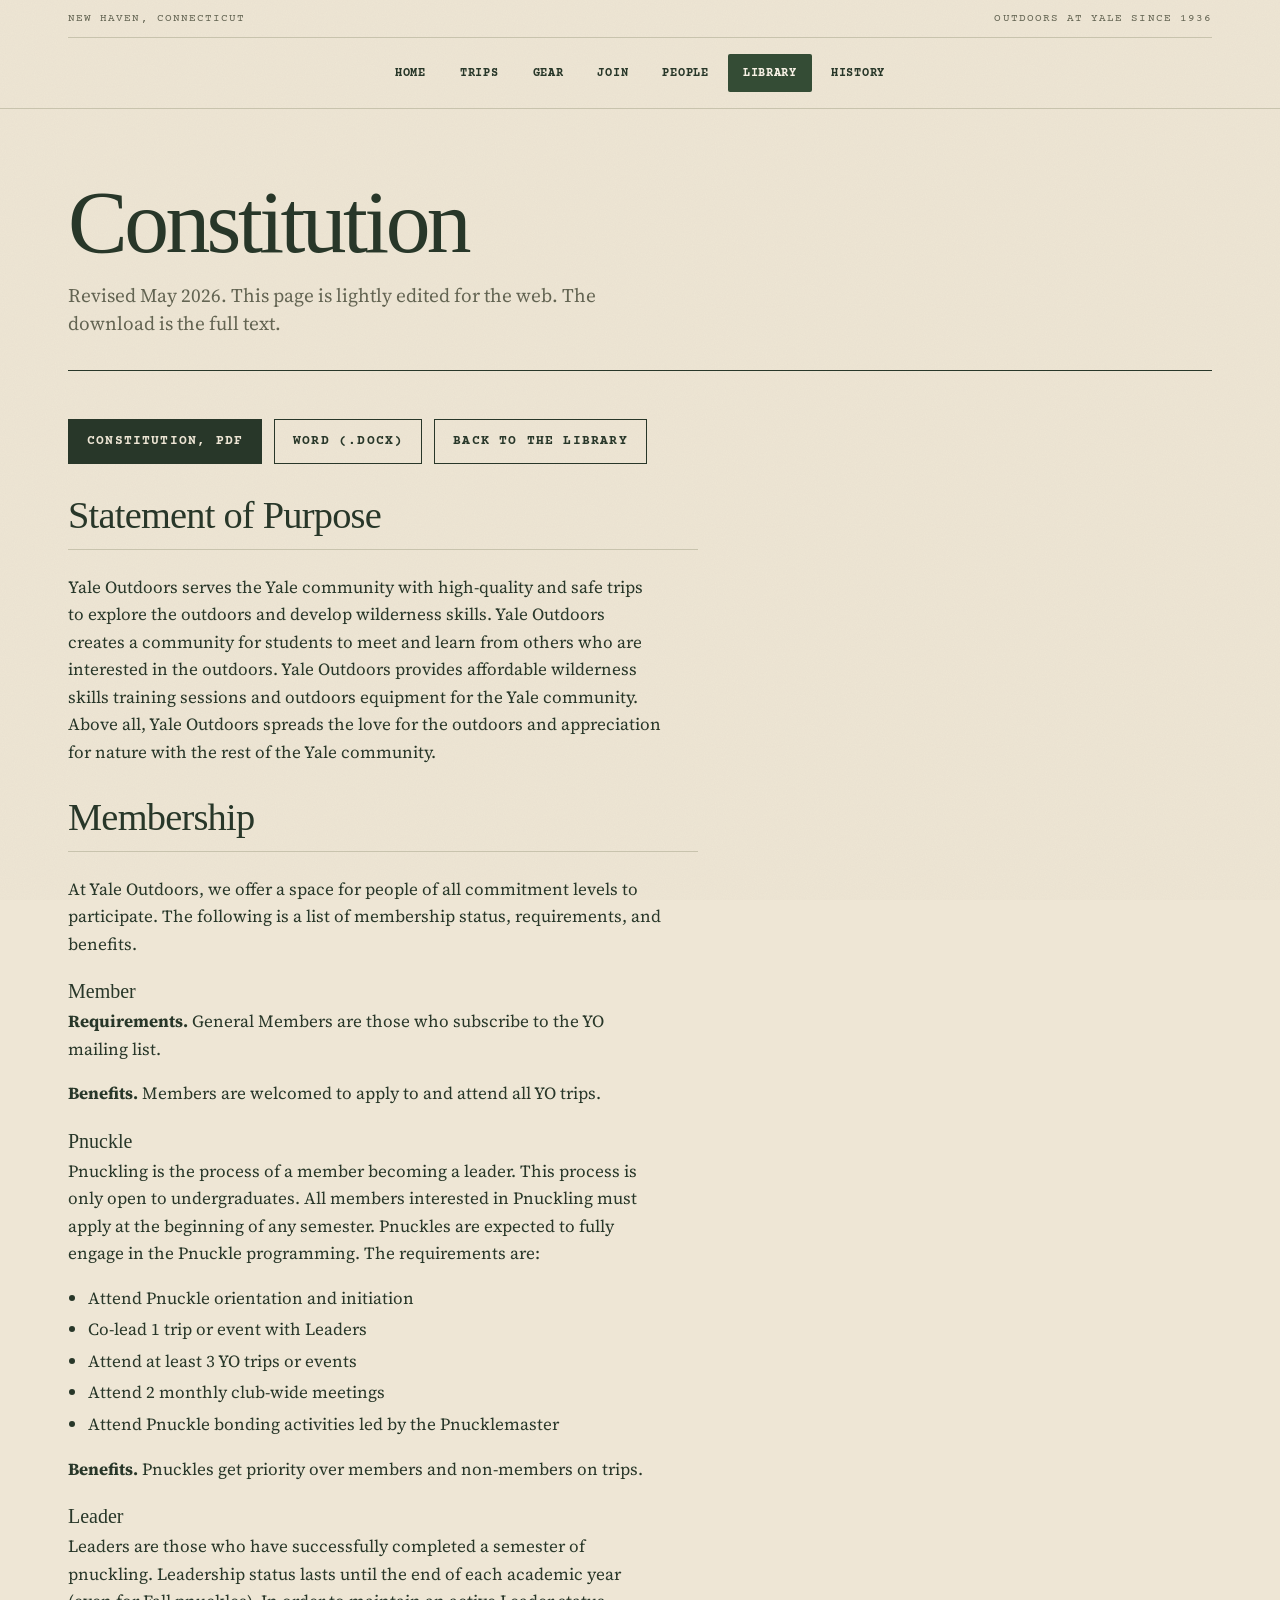
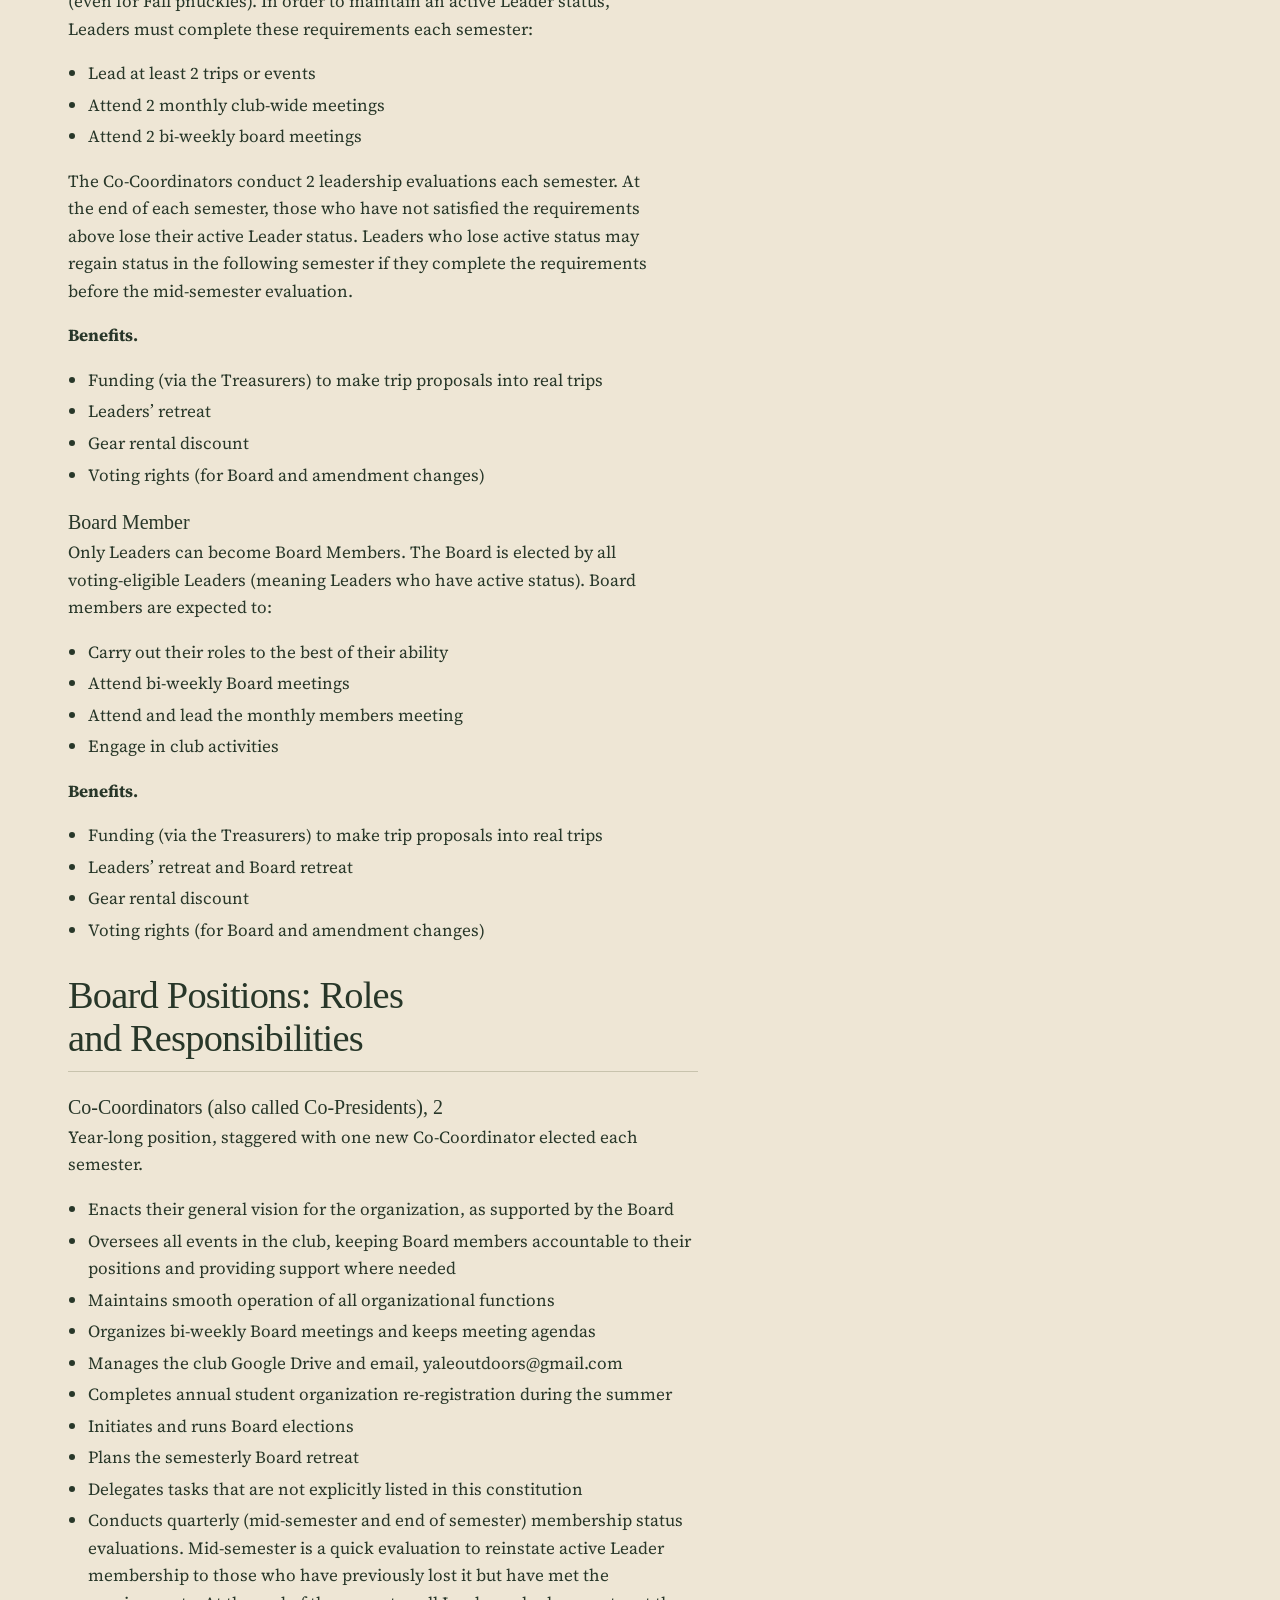
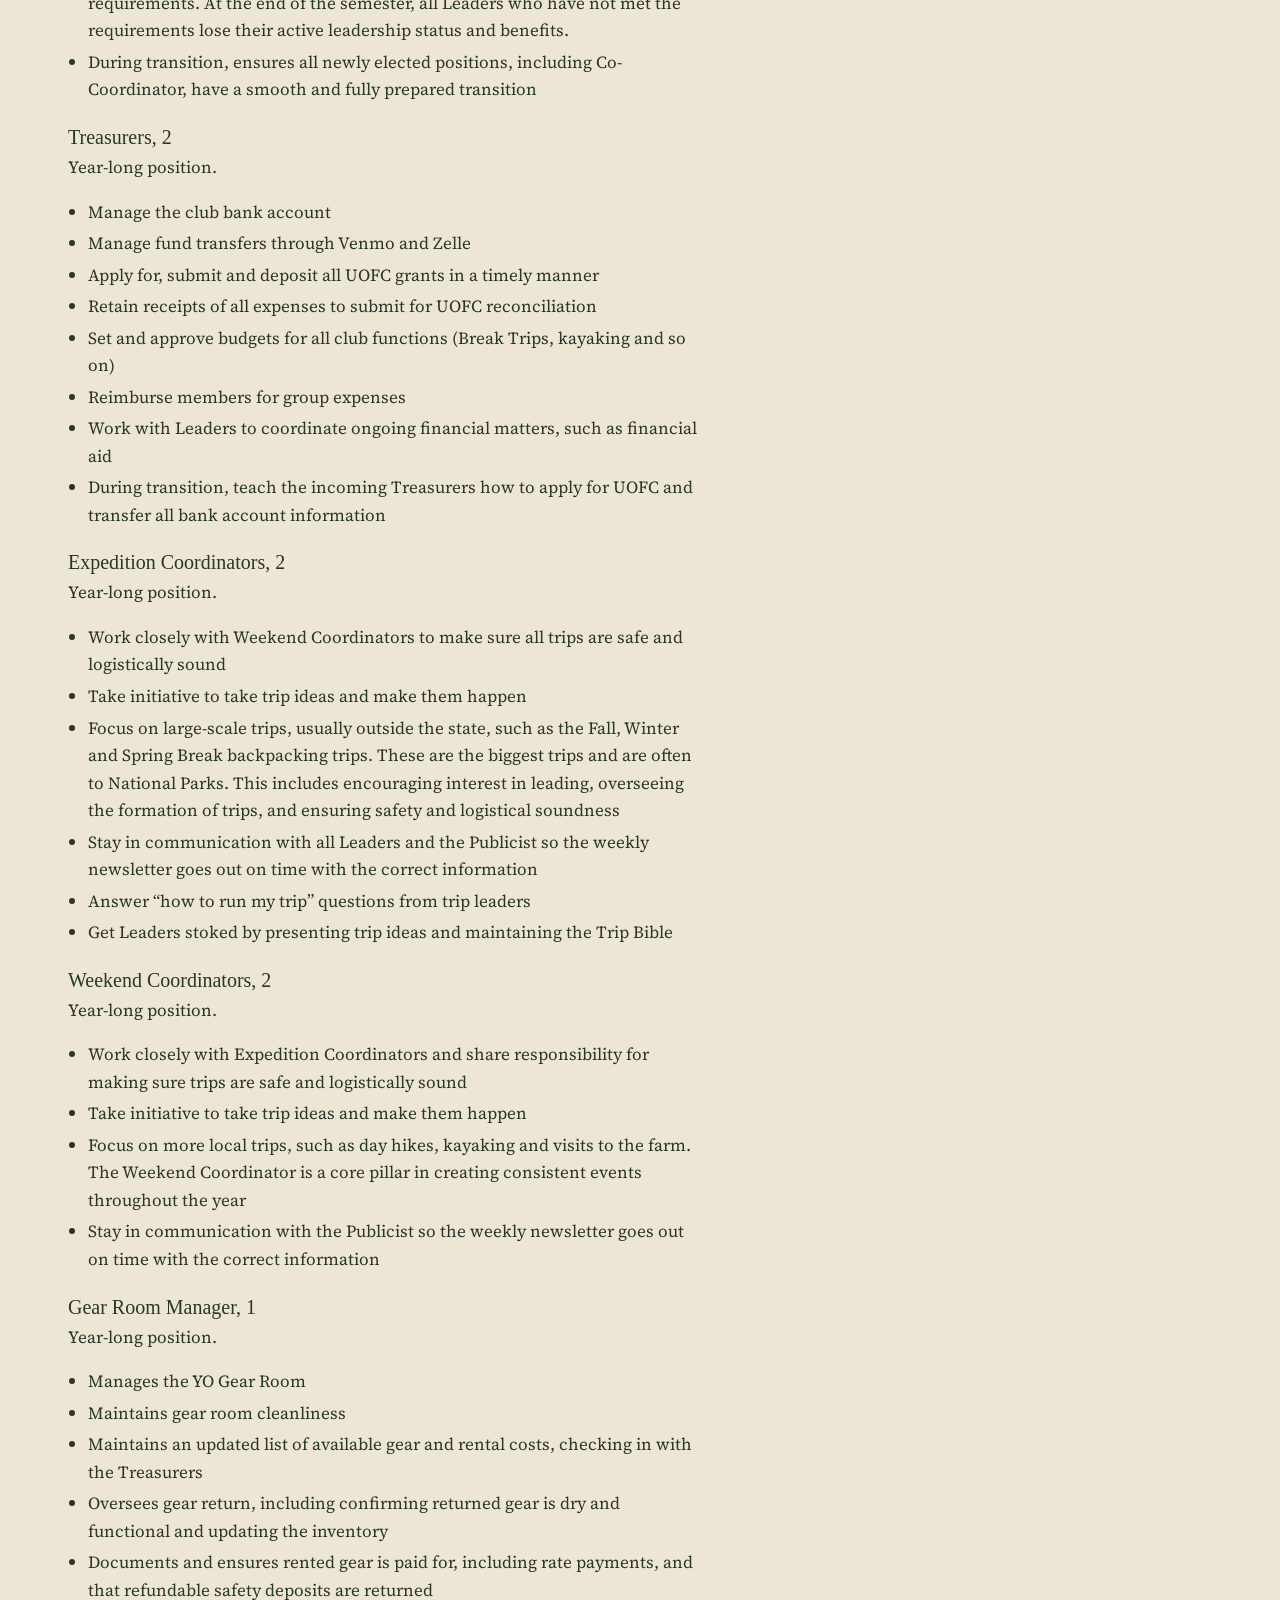
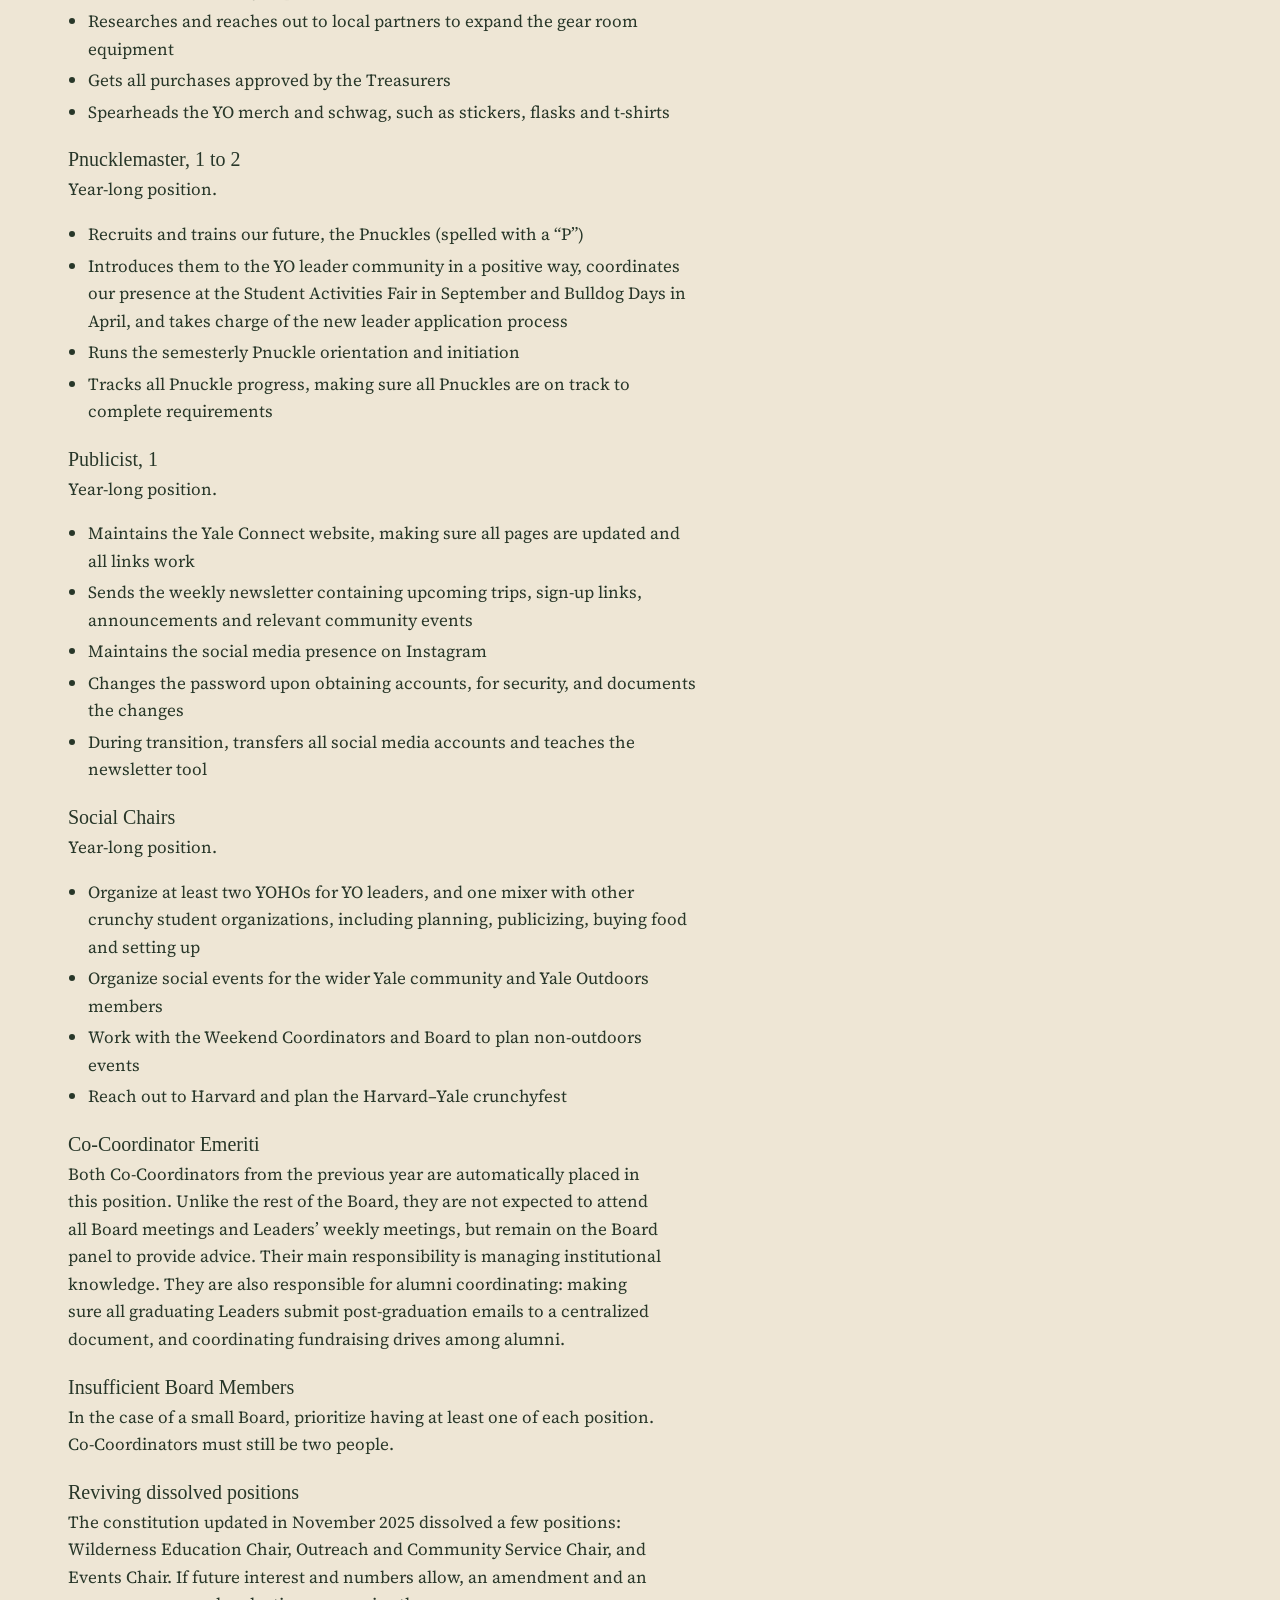
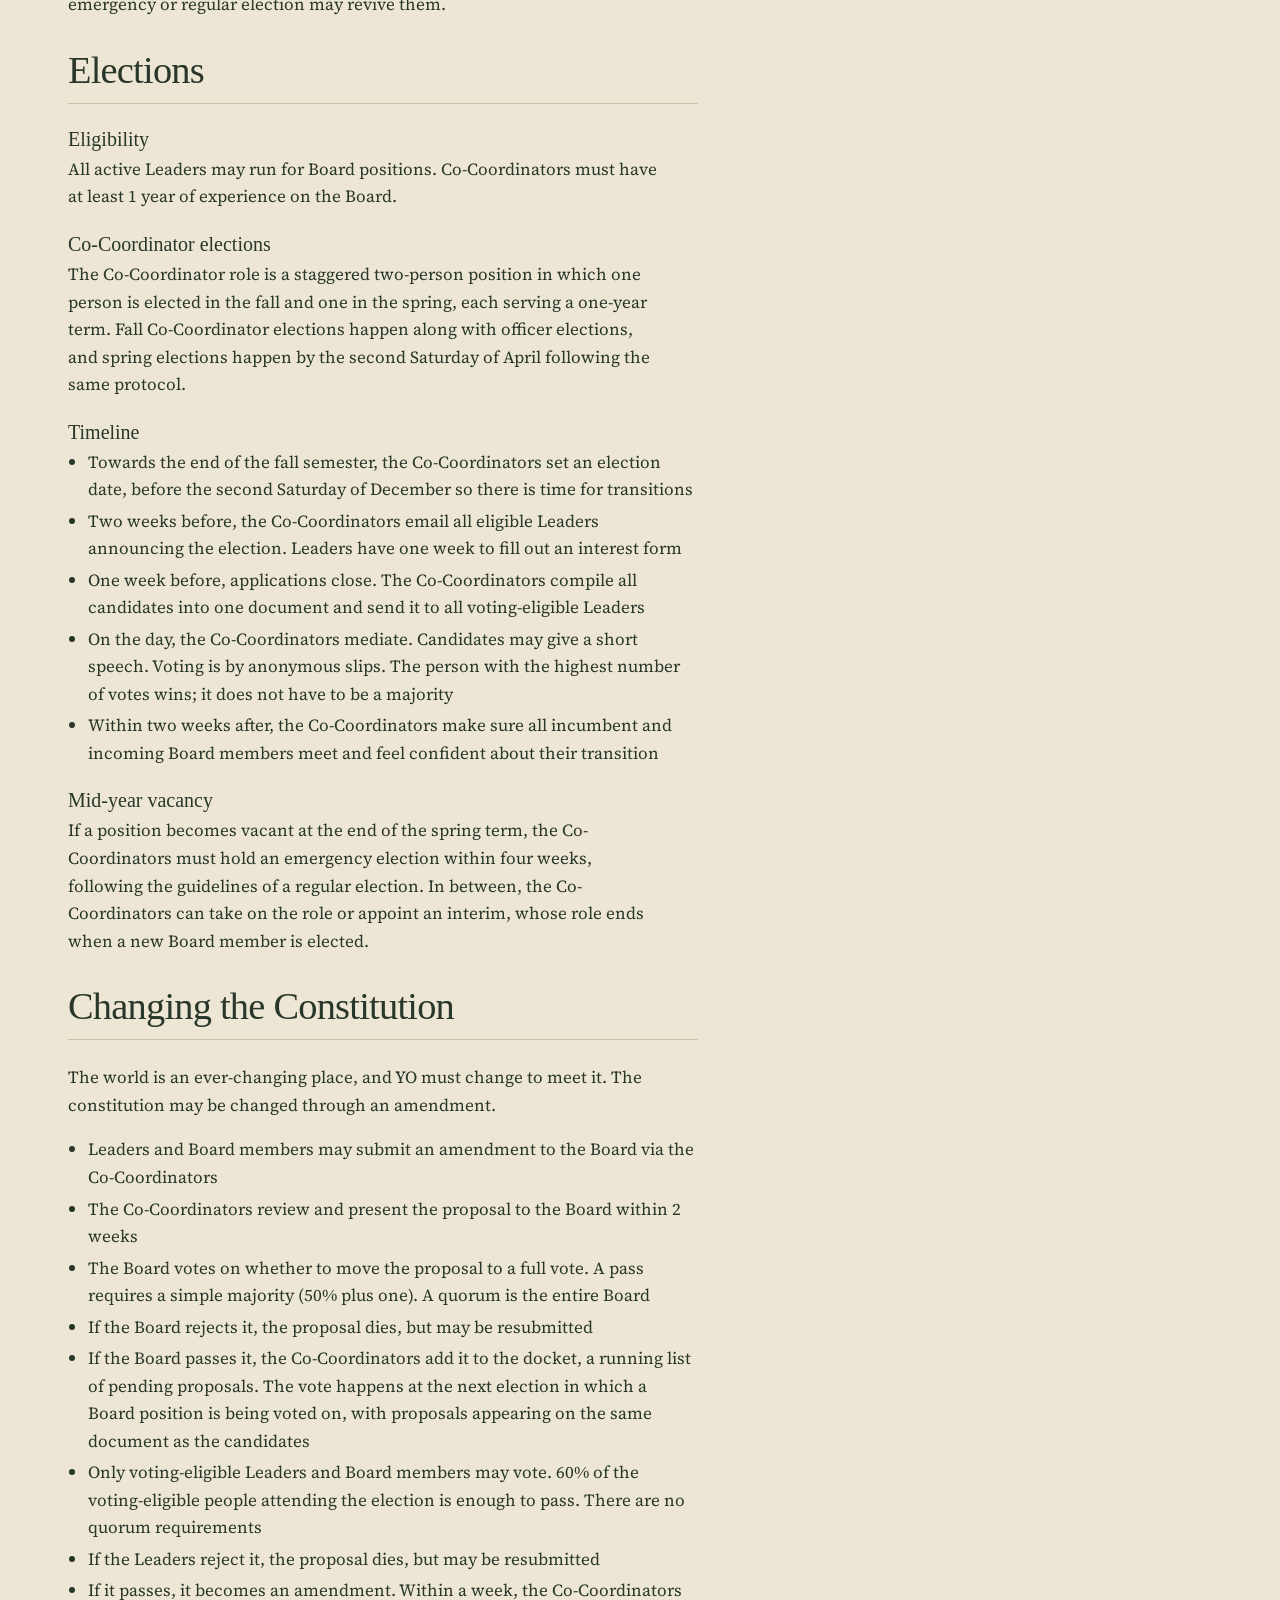
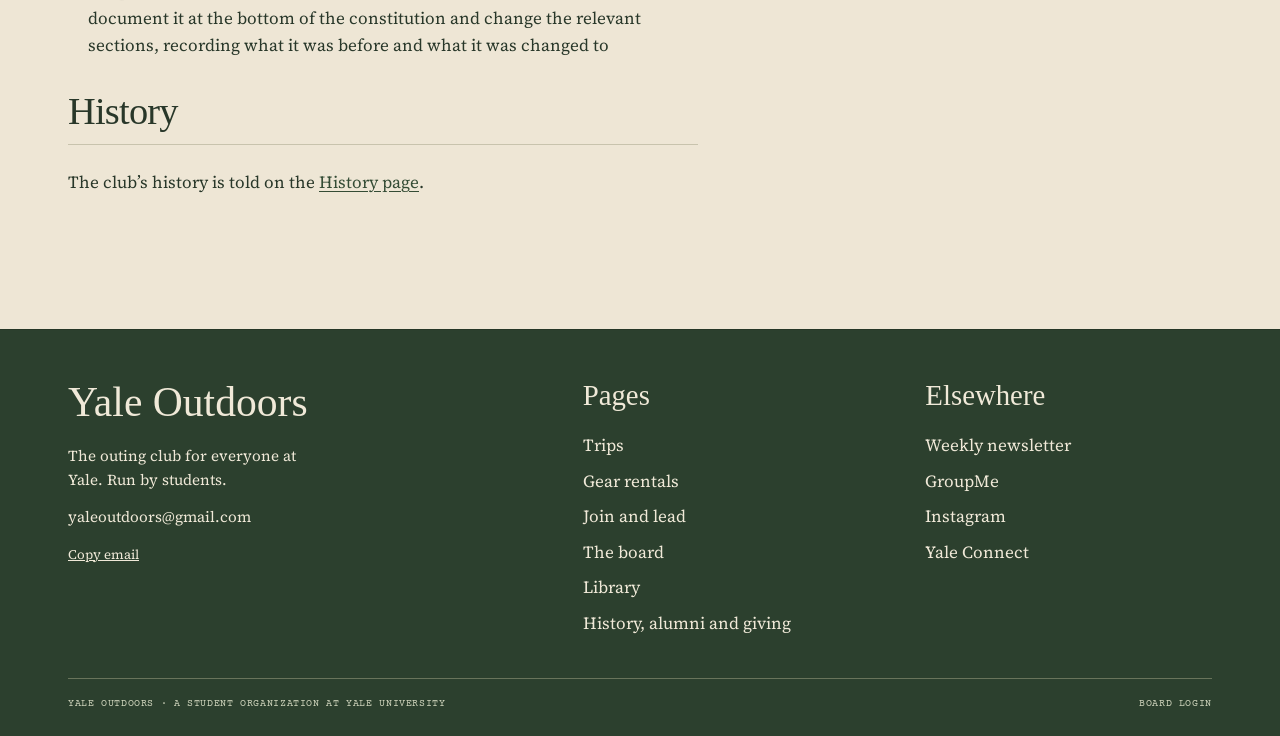
==== commit 42849477: "update" ====
--- a/site/constitution.html
+++ b/site/constitution.html
@@ -14,9 +14,8 @@
 <a class="skip" href="#main">Skip to content</a>
 <header class="top"><div class="wrap">
 <div class="strap"><span>New Haven, Connecticut</span><span>Outdoors at Yale since 1936</span></div>
-<a class="mast" href="index.html" aria-label="Yale Outdoors, home"><img src="img/logo-black.png" alt="Yale Outdoors" width="1500" height="803"></a>
 <button type="button" class="menu" id="menuBtn" aria-expanded="false" aria-controls="nav">Menu <span aria-hidden="true">+</span></button>
-<nav class="nav" id="nav" aria-label="Main"><a href="trips.html">Trips</a><a href="gear.html">Gear</a><a href="join.html">Join</a><a href="people.html">People</a><a href="library.html" aria-current="page">Library</a><a href="history.html">History</a></nav>
+<nav class="nav" id="nav" aria-label="Main"><a href="index.html">Home</a><a href="trips.html">Trips</a><a href="gear.html">Gear</a><a href="join.html">Join</a><a href="people.html">People</a><a href="library.html" aria-current="page">Library</a><a href="history.html">History</a></nav>
 </div></header>
 <main id="main"><div class="wrap">
 <div class="title"><h1>Constitution</h1><p>Revised May 2026. This page is lightly edited for the web. The download is the full text.</p></div>
--- a/site/style.css
+++ b/site/style.css
@@ -16,7 +16,7 @@
 }
 *,*::before,*::after{box-sizing:border-box}
 [hidden]{display:none!important}
-html{scroll-behavior:smooth;scroll-padding-top:16px;-webkit-text-size-adjust:100%}
+html{scroll-padding-top:16px;-webkit-text-size-adjust:100%}
 body{margin:0;background:var(--paper);color:var(--ink);font:400 1.0625rem/1.62 var(--body);position:relative}
 body::before{content:"";position:fixed;inset:0;pointer-events:none;z-index:0;opacity:var(--grain);
   background-image:url("data:image/svg+xml;utf8,<svg xmlns='http://www.w3.org/2000/svg' width='220' height='220'><filter id='n'><feTurbulence type='fractalNoise' baseFrequency='.9' numOctaves='2' stitchTiles='stitch'/><feColorMatrix values='0 0 0 0 0.25  0 0 0 0 0.2  0 0 0 0 0.1  0 0 0 .9 0'/></filter><rect width='100%' height='100%' filter='url(%23n)'/></svg>")}
@@ -40,11 +40,11 @@
 
 /* Shared masthead */
 .top{padding:0;border-bottom:1px solid var(--soft)}
-.top>.wrap{display:grid;grid-template-columns:190px 1fr;align-items:center;gap:0 24px}
+.top>.wrap{display:grid;grid-template-columns:1fr;align-items:center;gap:0 24px}
 .strap{grid-column:1/-1;display:flex;justify-content:space-between;gap:12px;padding:12px 0 10px;border-bottom:1px solid var(--soft);font:400 .66rem/1.4 var(--label);letter-spacing:.1em;text-transform:uppercase;color:var(--muted)}
 .mast{display:block;padding:12px 0;line-height:0;width:156px}
 .mast img{width:100%;height:auto;filter:var(--logo-filter)}
-.nav{display:flex;justify-content:flex-end;gap:4px;align-items:center;font:700 .76rem/1.2 var(--label);text-transform:uppercase;letter-spacing:.06em}
+.nav{display:flex;justify-content:center;padding:16px 0;gap:4px;align-items:center;font:700 .76rem/1.2 var(--label);text-transform:uppercase;letter-spacing:.06em}
 .nav a{display:block;padding:12px 15px;text-decoration:none;color:var(--ink);border-radius:2px;transition:background .18s,color .18s}
 .nav a:hover{background:var(--sage);color:var(--ink)}
 .nav a[aria-current="page"]{background:var(--pine);color:var(--sheet)}
@@ -307,7 +307,7 @@
 .text-link{font:700 .78rem/1.4 var(--label);text-transform:uppercase;letter-spacing:.04em;text-decoration:none;display:inline-flex;gap:16px;align-items:center;padding:10px 0;border-bottom:1px solid currentColor}
 .text-link span{font-size:1.2rem}
 .home main{padding:0 0 64px}
-.hero{display:grid;grid-template-columns:1.08fr 1fr;align-items:center;gap:20px;min-height:610px;padding-top:44px;padding-bottom:68px;margin-bottom:0}
+.hero{display:grid;grid-template-columns:1fr 1.25fr;align-items:center;gap:20px;min-height:610px;padding-top:44px;padding-bottom:68px;margin-bottom:0}
 .hero-copy{padding:20px 0;position:relative;z-index:2}
 .hero .eyebrow{margin-bottom:22px;color:var(--bark)}
 .hero h1{font-size:clamp(3.8rem,7.7vw,6.65rem);line-height:.98;letter-spacing:-.055em;max-width:9ch}
@@ -325,10 +325,8 @@
 .section-head h2{border:0;padding:0;margin:0}
 .section-head>.eyebrow{color:var(--muted)}
 .start-section{margin-bottom:80px}
-.trail-cards{display:grid;grid-template-columns:1.1fr .85fr 1fr;gap:18px;align-items:start}
+.trail-cards{display:grid;grid-template-columns:repeat(3,minmax(0,1fr));gap:18px;align-items:start}
 .trail-card{position:relative;min-width:0;height:310px;perspective:1000px}
-.trail-card:nth-child(2){margin-top:30px;height:280px}
-.trail-card:nth-child(3){height:310px}
 .card-turn{position:absolute;inset:0;transform-style:preserve-3d;transition:transform .55s cubic-bezier(.2,.65,.3,1)}
 .card-front,.card-back{position:absolute;inset:0;padding:24px;backface-visibility:hidden;-webkit-backface-visibility:hidden;overflow:hidden;background:var(--sage);border:1px solid #7c896b}
 .card-front h3,.card-back h3{font-size:2.5rem;letter-spacing:-.03em;position:relative;z-index:1}
@@ -341,9 +339,9 @@
 .turn-mark{position:absolute;bottom:18px;left:24px;font:400 1.5rem var(--label)}
 .card-back{transform:rotateY(180deg);background:var(--pine);color:var(--sheet);display:flex;flex-direction:column;justify-content:center;padding-bottom:68px}
 .card-back p{font-size:1.1rem;line-height:1.5;margin:20px 0 0}
-.card-toggle{position:absolute;inset:0;z-index:2;border:0;background:transparent;cursor:pointer;border-radius:0}
-.card-go{position:absolute;right:16px;bottom:16px;z-index:3;width:44px;height:44px;display:grid;place-items:center;border:1px solid currentColor;color:var(--ink);font-size:1.5rem;text-decoration:none;background:var(--sheet)}
-.card-go:hover{background:var(--sheet);color:var(--rust)}
+.card-go{position:absolute;inset:0;z-index:3;color:var(--ink);font-size:1.5rem;text-decoration:none}
+.card-go span{position:absolute;right:16px;bottom:16px;width:44px;height:44px;display:grid;place-items:center;border:1px solid currentColor;background:var(--sheet)}
+.card-go:hover{color:var(--rust)}
 .trail-card.is-flipped .card-turn{transform:rotateY(180deg)}
 .home-happenings{background:var(--pine);color:var(--sheet);display:grid;grid-template-columns:1fr 1.35fr;gap:60px;padding:42px;margin-bottom:80px;position:relative}
 .home-happenings::before{content:"";position:absolute;inset:0;background:url('img/contours.svg') left center/cover;filter:brightness(2);opacity:.13;pointer-events:none}
@@ -360,7 +358,8 @@
 .home-happenings .board-list .t{color:#e0e2ce;font-size:.85rem;margin-top:6px}
 .home-happenings .board-list a,.home-happenings .calstrip a{color:var(--sheet)}
 .home-happenings .calstrip{padding:18px 0 0;margin-top:16px;border-color:#778168;justify-content:space-between}
-.expedition-section{margin-bottom:85px}
+.expedition-section{margin-bottom:48px;padding-bottom:48px}
+.season-hint{font:400 .8rem/1.5 var(--label);color:var(--muted);margin:-12px 0 18px}
 .season-tabs{display:flex;gap:6px;border-bottom:1px solid var(--soft);padding-bottom:12px}
 .season-tabs button{appearance:none;background:transparent;color:var(--muted);font:700 .78rem/1.4 var(--label);letter-spacing:.02em;padding:12px 20px;border:1px solid transparent;cursor:pointer}
 .season-tabs button[aria-selected="true"]{background:var(--pine);color:var(--sheet);border-color:var(--pine)}
@@ -381,7 +380,7 @@
 .letter-signoff{display:flex;align-items:center;gap:16px;padding-top:20px;border-top:1px solid var(--soft);font:italic 1.25rem var(--display)}
 .letter-signoff img{width:44px;height:44px;object-fit:contain;filter:var(--logo-filter)}
 .letter-signoff a{text-decoration:none}
-.field-section{margin-bottom:60px}
+.field-section{margin-bottom:48px;padding-bottom:40px;border-bottom:1px solid var(--ink)}
 .field-controls{display:flex;gap:8px}
 .arrow-btn{appearance:none;width:42px;height:42px;background:none;color:var(--ink);border:1px solid var(--soft);font:400 1.2rem var(--label);cursor:pointer}
 .arrow-btn:hover{background:var(--pine);color:var(--sheet);border-color:var(--pine)}
@@ -396,7 +395,7 @@
 .field-photos .empty{inset:10px;border-color:#8b947b;background:url('img/contours.svg') center/cover}
 .field-photos .empty img{width:72px;height:72px}
 .field-photos figcaption{font:700 .72rem/1.4 var(--label);color:var(--ink);text-transform:uppercase;padding-top:12px;letter-spacing:.03em}
-.home-links{display:grid;grid-template-columns:repeat(3,minmax(0,1fr));gap:28px;margin:20px 0 0}
+.home-links{padding-top:24px;border-top:1px solid var(--ink);display:grid;grid-template-columns:repeat(3,minmax(0,1fr));gap:28px;margin:20px 0 0}
 .home-links>a{display:grid;grid-template-columns:1fr auto;gap:8px;border-top:1px solid var(--ink);padding:18px 0 24px;color:var(--ink);text-decoration:none}
 .home-links .eyebrow{grid-column:1/-1;color:var(--muted)}
 .home-links strong{font:400 1.6rem/1.2 var(--display)}
@@ -427,8 +426,7 @@
   .hero h1{font-size:clamp(3.8rem,8.2vw,5.8rem)}
   .hero-actions{gap:12px}
   .nav a{padding:12px 10px}
-  .trail-card,.trail-card:nth-child(3){height:280px}
-  .trail-card:nth-child(2){height:250px}
+  .trail-card{height:280px}
   .card-front,.card-back{padding:20px}
   .card-front h3,.card-back h3{font-size:2rem}
   .card-back{padding-bottom:65px}
@@ -437,11 +435,11 @@
   .letter-sheet{padding:30px 30px 28px 42px}
 }
 @media (max-width:820px){
-  .top>.wrap{grid-template-columns:1fr auto;gap:0 12px}
+  .top>.wrap{grid-template-columns:1fr;gap:0 12px}
   .mast{width:135px;padding:10px 0}
-  .menu{display:flex;align-items:center;gap:22px;background:transparent;color:var(--ink);border:1px solid var(--soft);font:700 .75rem var(--label);padding:12px 14px;cursor:pointer}
+  .menu{display:flex;justify-self:center;margin:12px 0;align-items:center;gap:22px;background:transparent;color:var(--ink);border:1px solid var(--soft);font:700 .75rem var(--label);padding:12px 14px;cursor:pointer}
   .menu span{font:400 1.3rem/1 var(--label)}
-  .nav{display:none;grid-column:1/-1;justify-content:start;flex-wrap:wrap;gap:6px;padding:0 0 16px}
+  .nav{display:none;grid-column:1/-1;justify-content:center;flex-wrap:wrap;gap:6px;padding:0 0 16px}
   .nav.open{display:flex}
   .nav a{padding:13px 16px}
   .strap{font-size:.6rem;letter-spacing:.04em;text-align:left}
@@ -489,7 +487,7 @@
   .hero h1{font-size:clamp(3.8rem,13vw,5.5rem);line-height:1.02;max-width:none}
   .hero-intro{margin:22px 0;max-width:30ch}
   .hero-actions{gap:12px 22px}
-  .hero-art{width:min(88%,360px);justify-self:center;margin-top:26px;padding-bottom:24px}
+  .hero-art{width:min(100%,460px);justify-self:center;margin-top:26px;padding-bottom:24px}
   .hero-art::before{inset:-32px -24px}
   .place-label{left:14%;font-size:.6rem;bottom:0}
   .hero-merch{font-size:.65rem}
@@ -497,7 +495,7 @@
   .section-head>.eyebrow{font-size:.6rem;text-align:right;max-width:14ch}
   .section-head h2{font-size:2rem}
   .trail-cards{grid-template-columns:1fr;gap:16px}
-  .trail-card,.trail-card:nth-child(2),.trail-card:nth-child(3){height:220px;margin:0}
+  .trail-card{height:220px;margin:0}
   .card-front,.card-back{padding:22px}
   .card-front h3,.card-back h3{font-size:2.65rem;max-width:8ch}
   .card-front img{width:57%;height:155px;right:12px;bottom:8px}
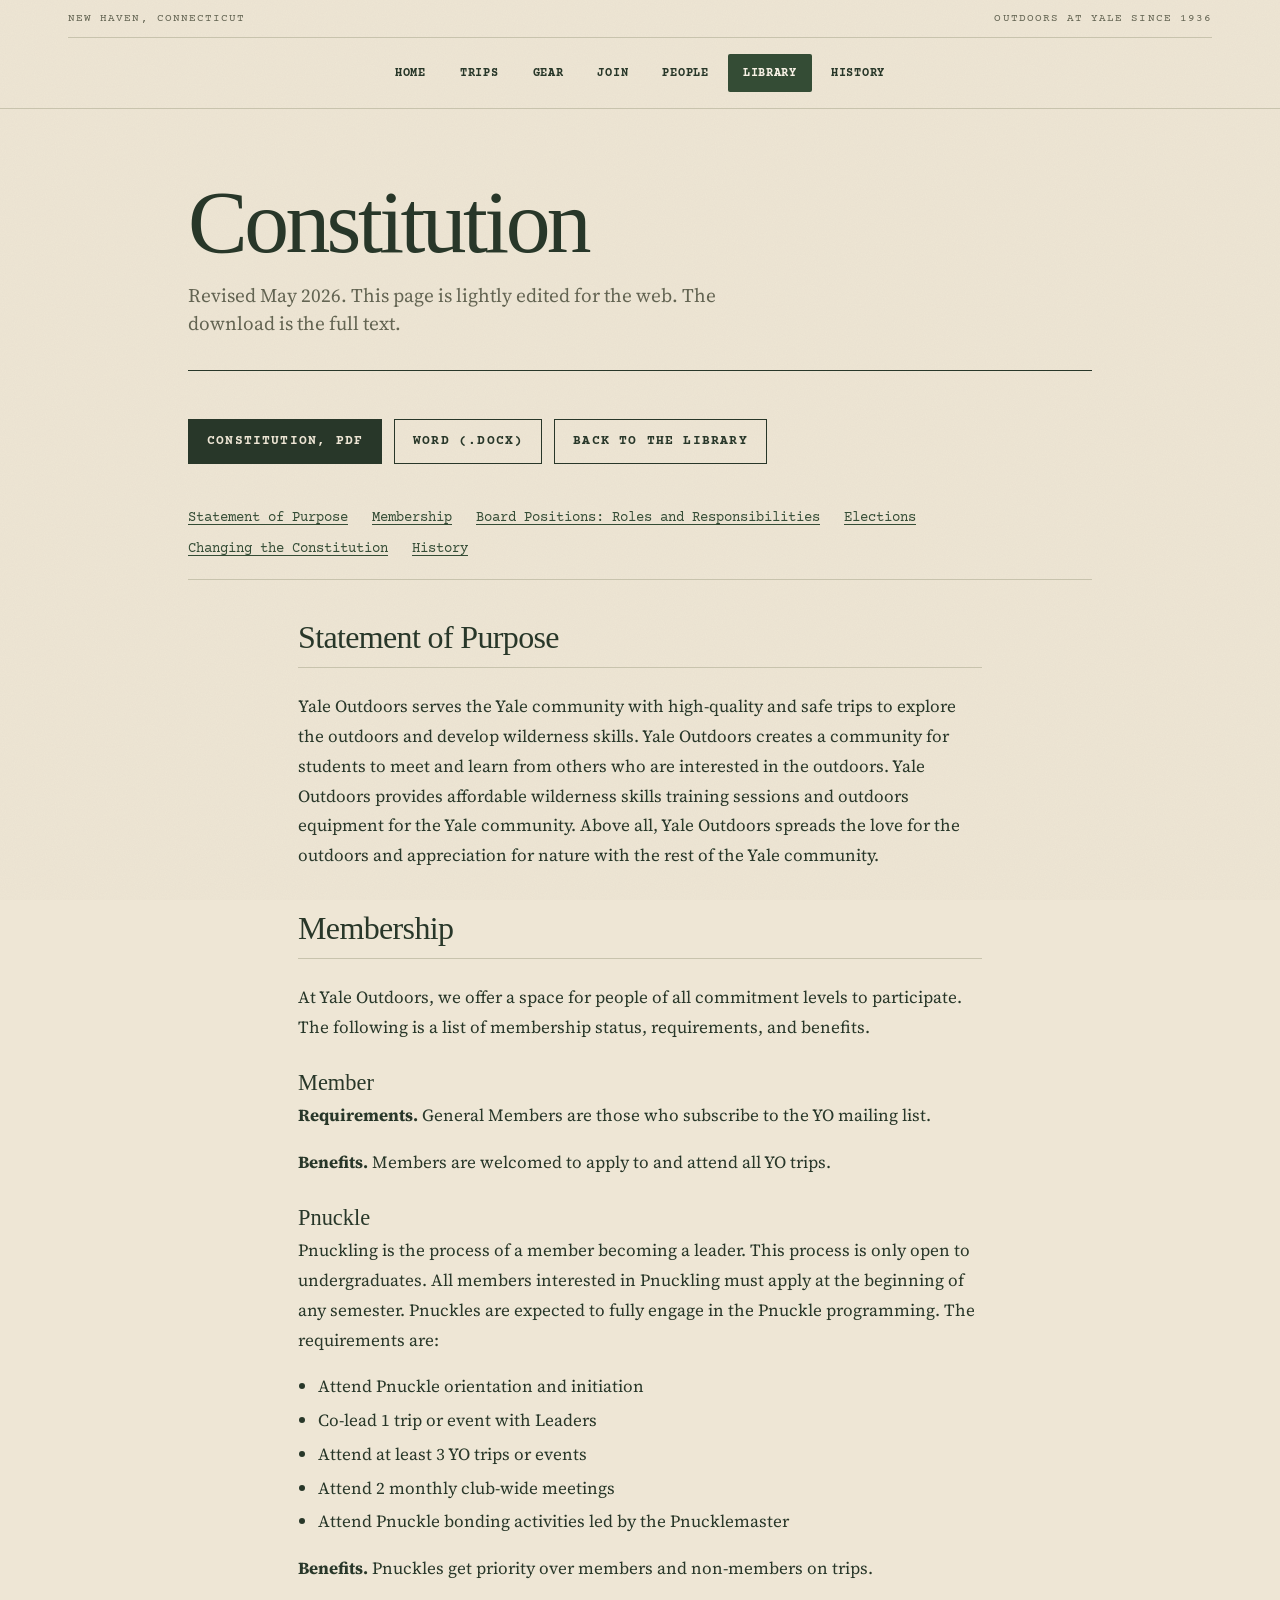
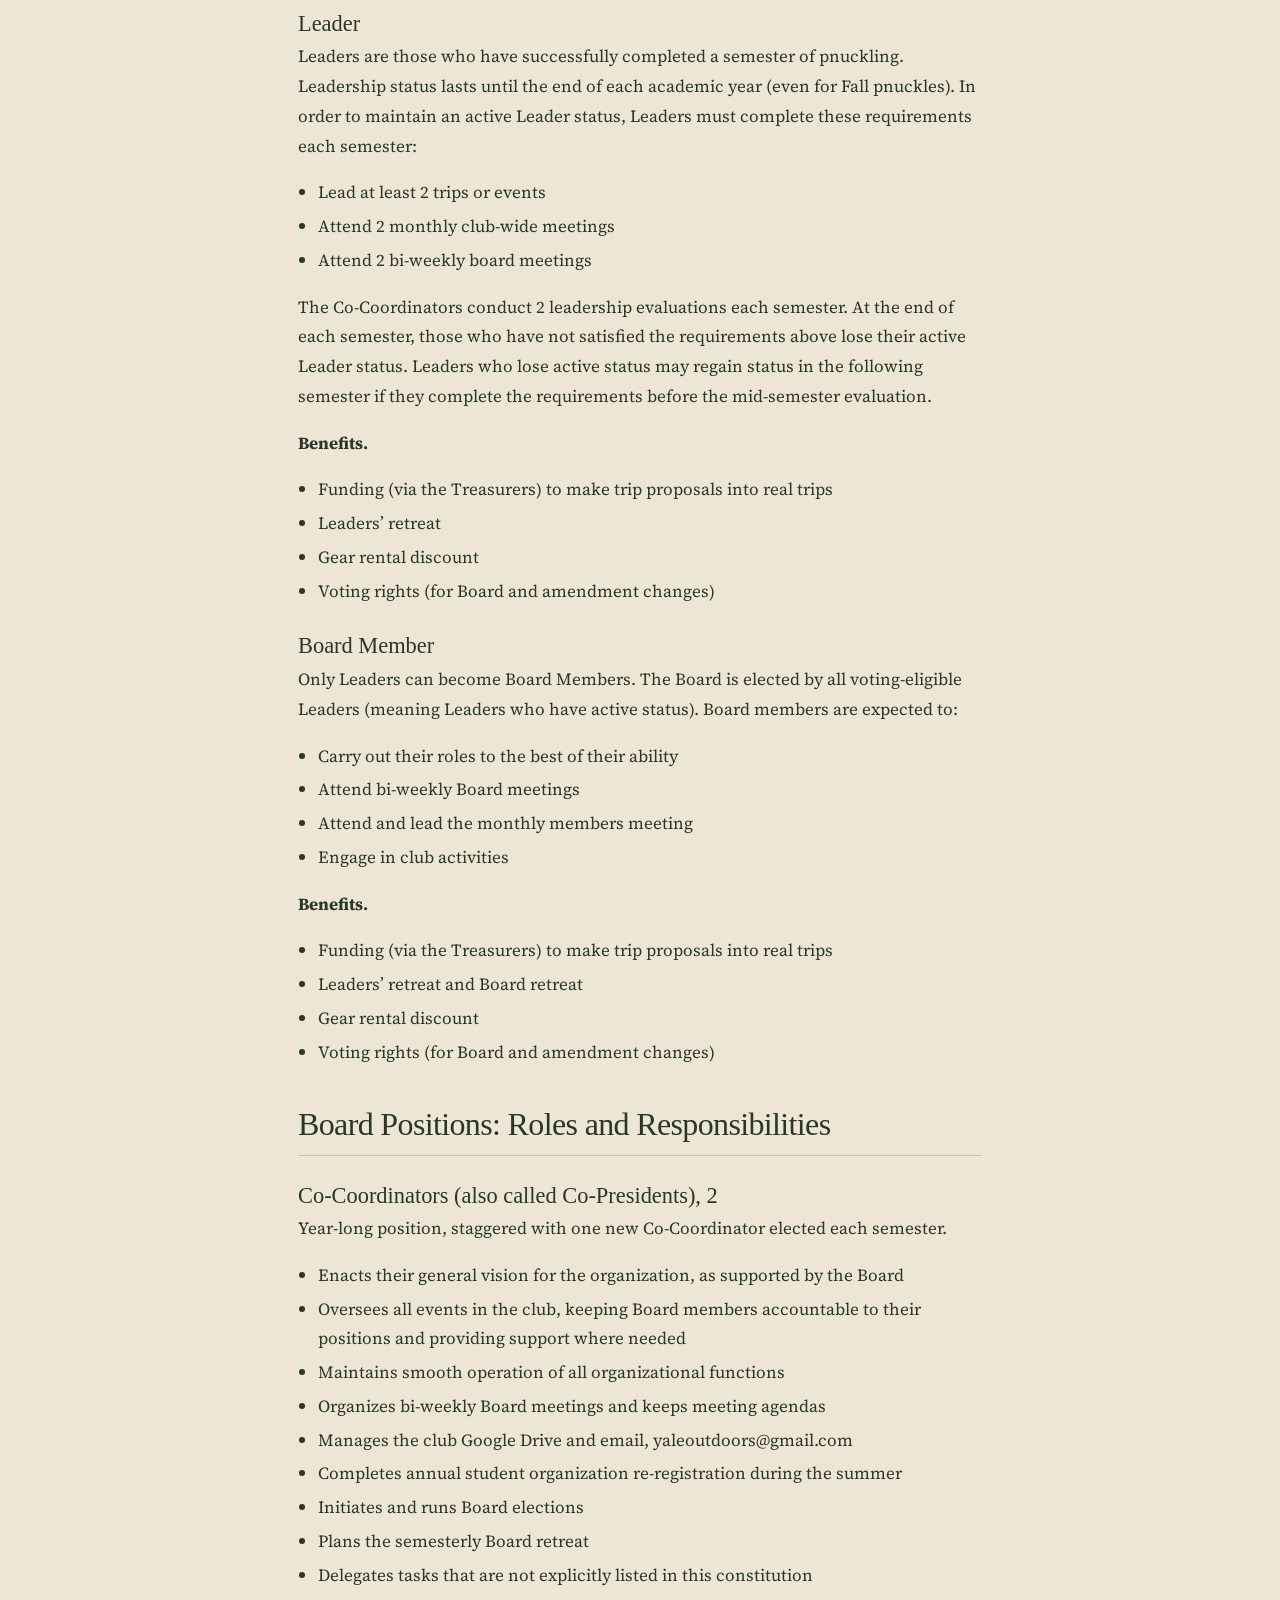
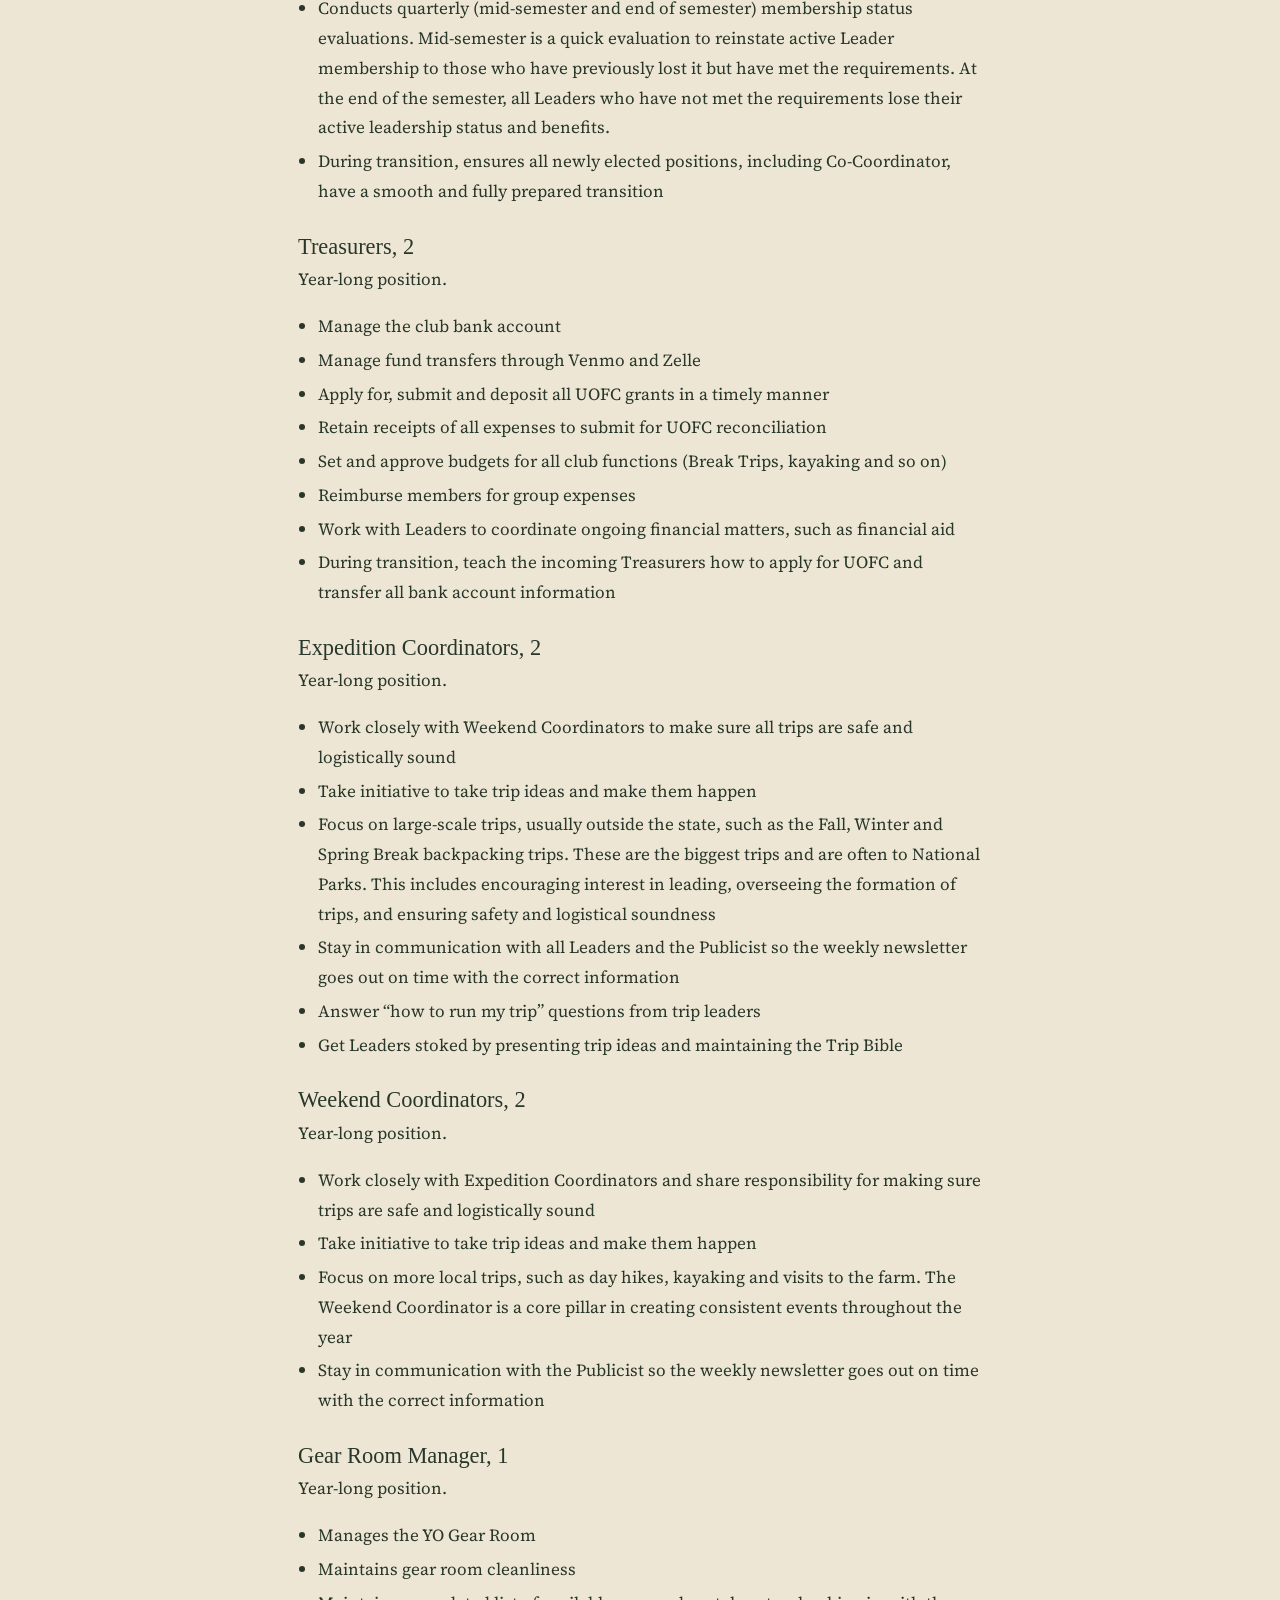
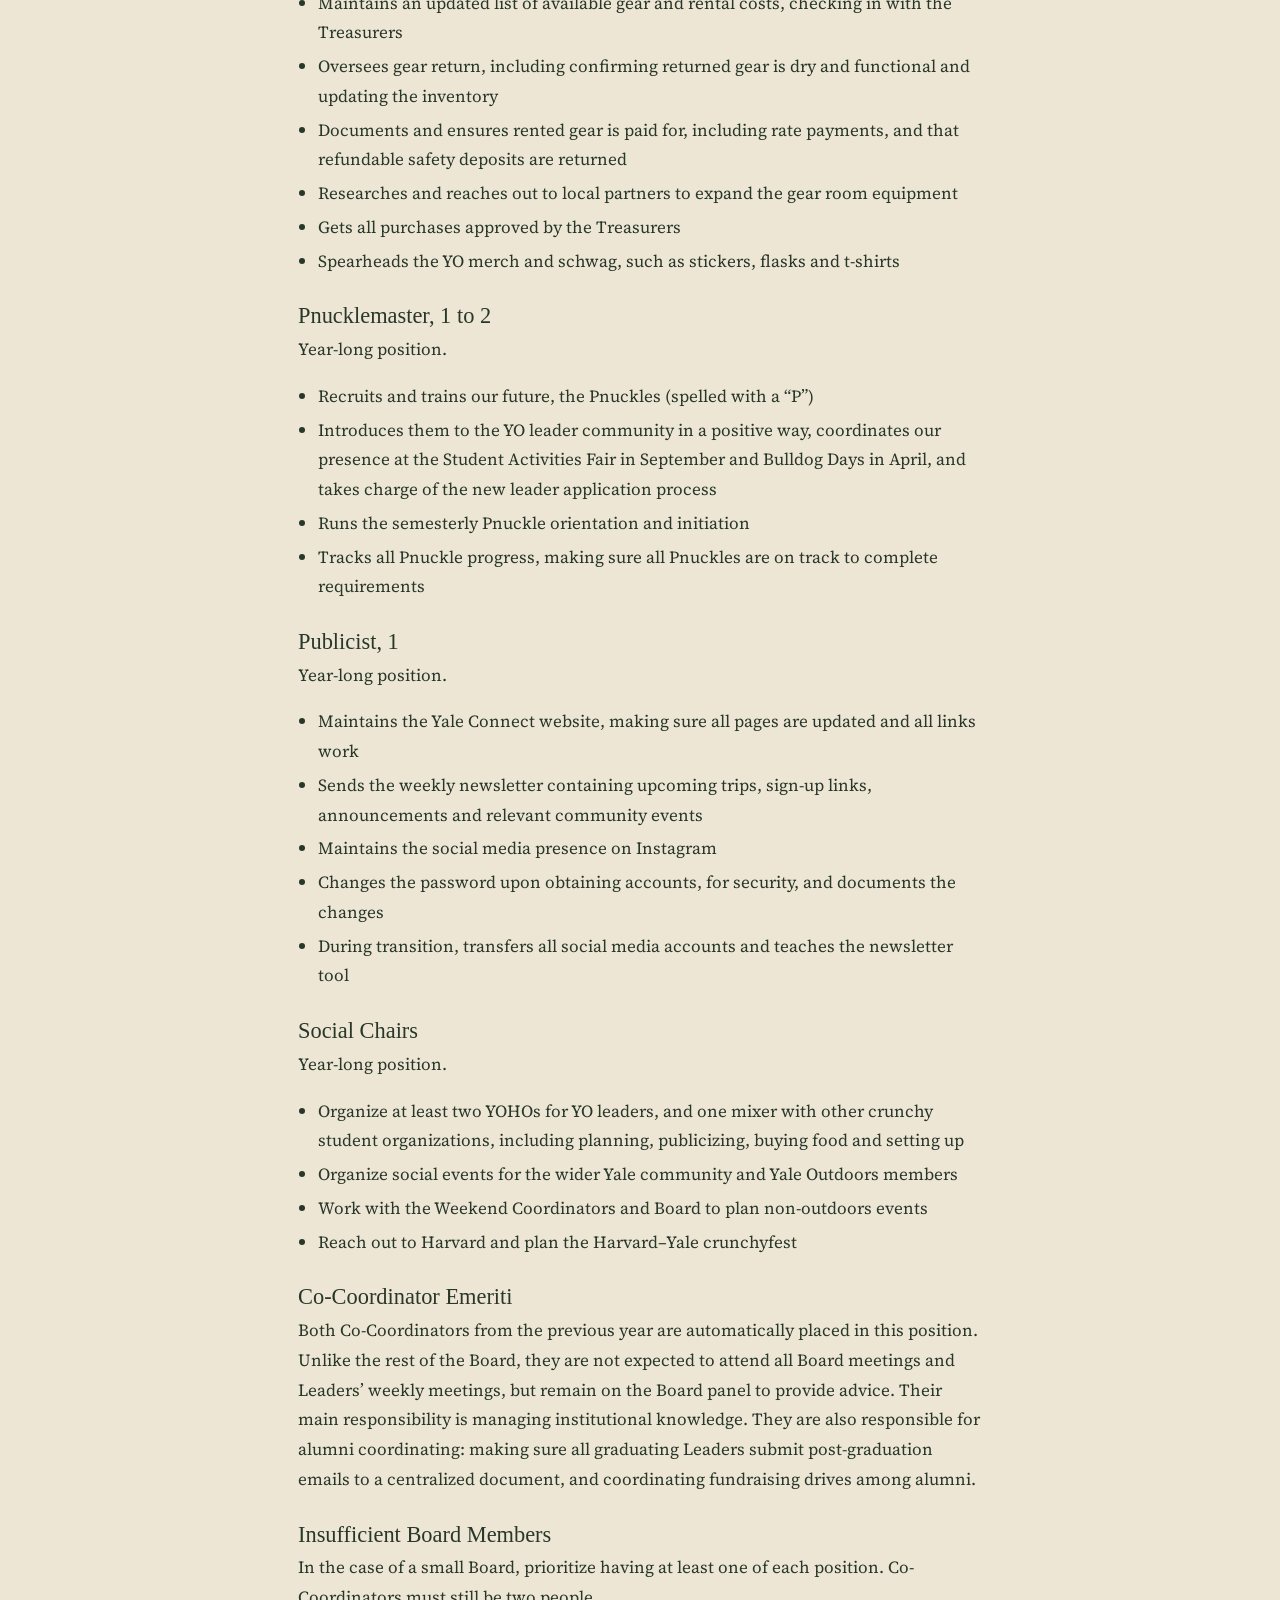
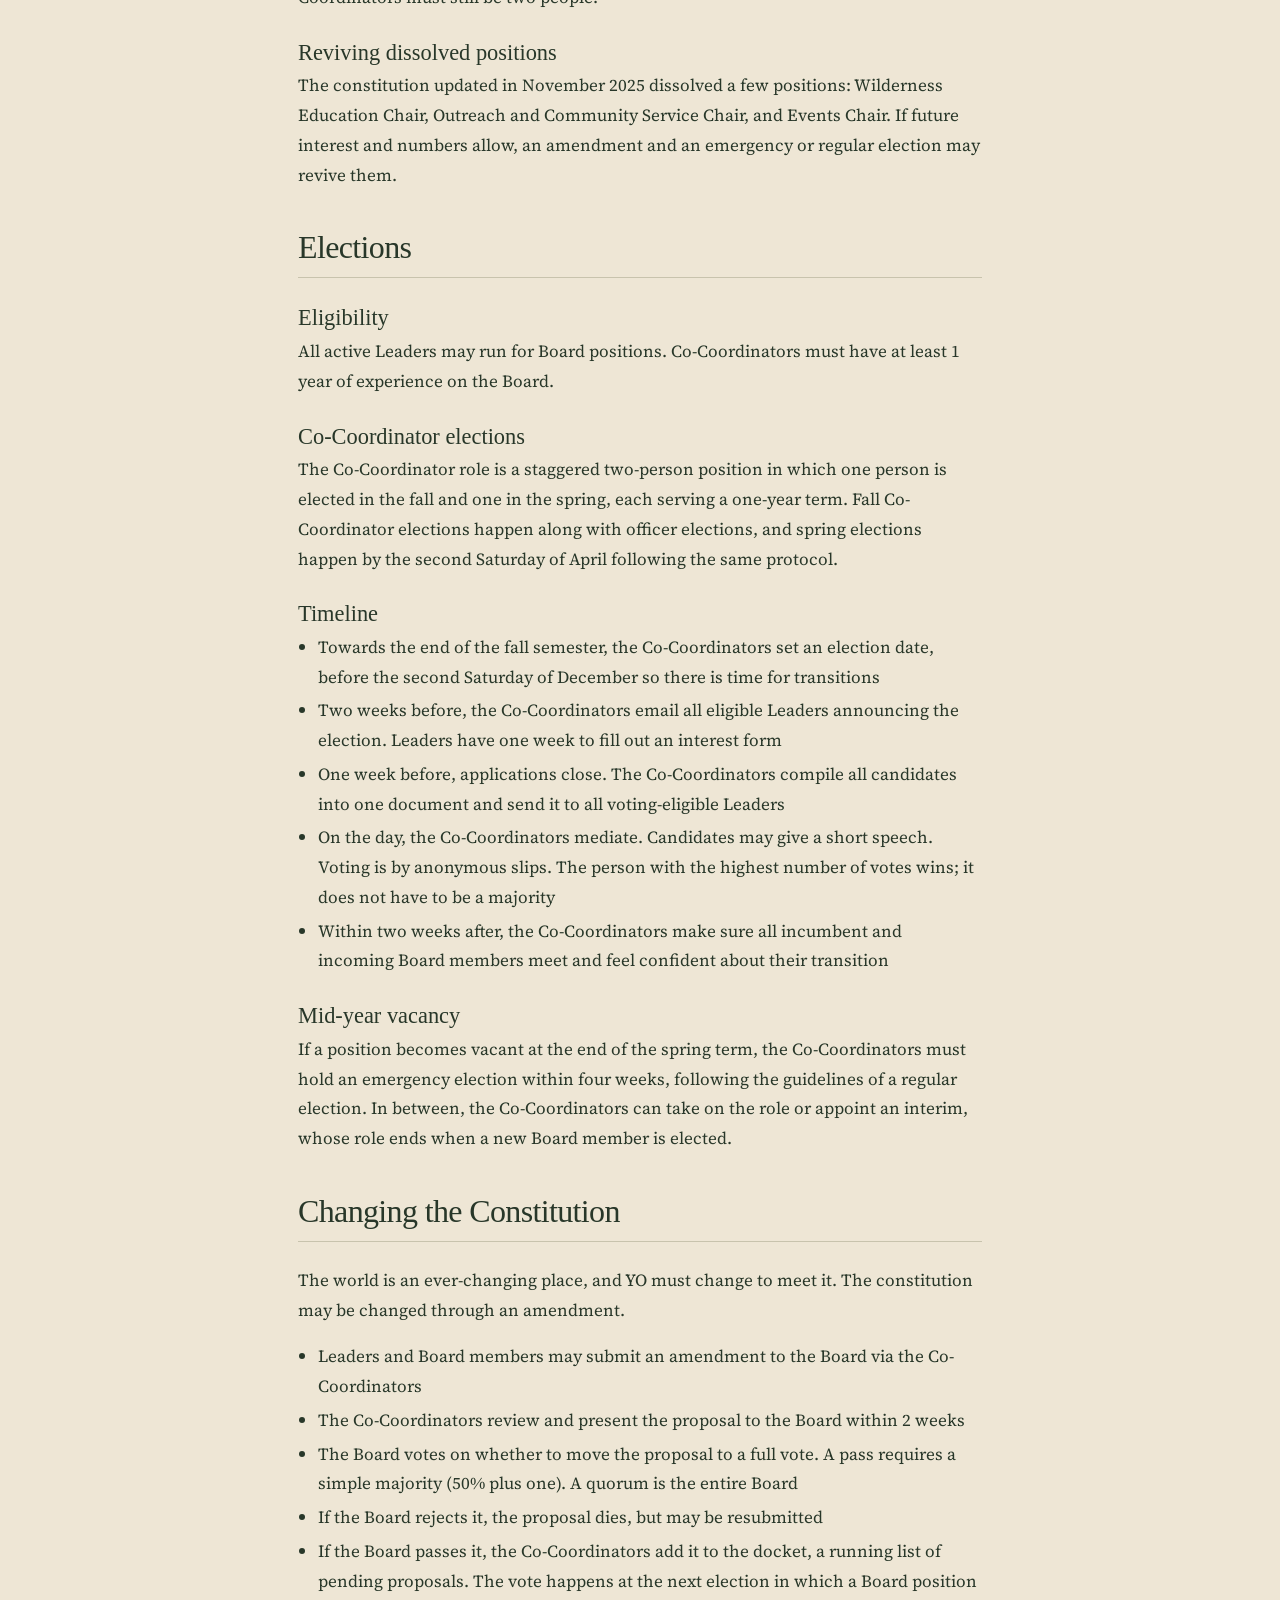
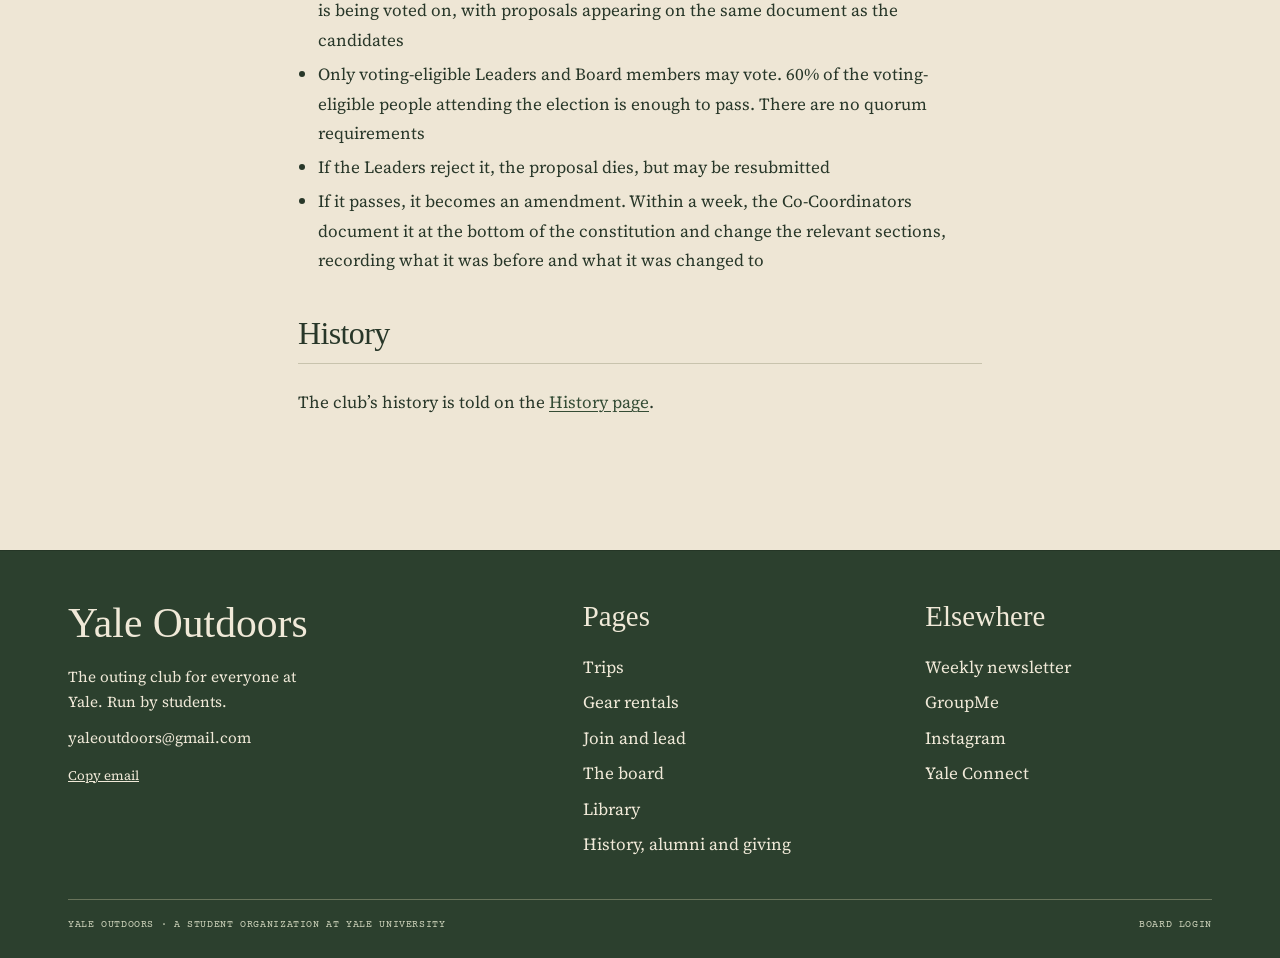
==== commit eceaabde: "update design" ====
--- a/site/constitution.html
+++ b/site/constitution.html
@@ -10,7 +10,7 @@
 <link href="https://fonts.googleapis.com/css2?family=Courier+Prime:wght@400;700&family=IM+Fell+English:ital@0;1&family=Source+Serif+4:ital,opsz,wght@0,8..60,400;0,8..60,600;1,8..60,400&display=swap" rel="stylesheet">
 <link rel="stylesheet" href="style.css">
 </head>
-<body>
+<body class="constitution-page">
 <a class="skip" href="#main">Skip to content</a>
 <header class="top"><div class="wrap">
 <div class="strap"><span>New Haven, Connecticut</span><span>Outdoors at Yale since 1936</span></div>
@@ -22,10 +22,11 @@
 <section>
 <div class="row" style="margin-bottom:24px"><a class="btn solid" href="docs/YO-Constitution-2026.pdf">Constitution, PDF</a><a class="btn" href="docs/YO-Constitution-2026.docx" download>Word (.docx)</a>
 <a class="btn" href="library.html">Back to the library</a></div>
+<nav class="document-contents" aria-label="Constitution contents"><a href="#statement-of-purpose">Statement of Purpose</a><a href="#membership">Membership</a><a href="#board-positions-roles-and-responsibilities">Board Positions: Roles and Responsibilities</a><a href="#elections">Elections</a><a href="#changing-the-constitution">Changing the Constitution</a><a href="#history">History</a></nav>
 <div class="legal">
-<h2>Statement of Purpose</h2>
+<h2 id="statement-of-purpose">Statement of Purpose</h2>
 <p>Yale Outdoors serves the Yale community with high-quality and safe trips to explore the outdoors and develop wilderness skills. Yale Outdoors creates a community for students to meet and learn from others who are interested in the outdoors. Yale Outdoors provides affordable wilderness skills training sessions and outdoors equipment for the Yale community. Above all, Yale Outdoors spreads the love for the outdoors and appreciation for nature with the rest of the Yale community.</p>
-<h2>Membership</h2>
+<h2 id="membership">Membership</h2>
 <p>At Yale Outdoors, we offer a space for people of all commitment levels to participate. The following is a list of membership status, requirements, and benefits.</p>
 <h3>Member</h3>
 <p><strong>Requirements.</strong> General Members are those who subscribe to the YO mailing list.</p>
@@ -70,7 +71,7 @@
 <li>Gear rental discount</li>
 <li>Voting rights (for Board and amendment changes)</li>
 </ul>
-<h2>Board Positions: Roles and Responsibilities</h2>
+<h2 id="board-positions-roles-and-responsibilities">Board Positions: Roles and Responsibilities</h2>
 <h3>Co-Coordinators (also called Co-Presidents), 2</h3>
 <p>Year-long position, staggered with one new Co-Coordinator elected each semester.</p>
 <ul>
@@ -159,7 +160,7 @@
 <p>In the case of a small Board, prioritize having at least one of each position. Co-Coordinators must still be two people.</p>
 <h3>Reviving dissolved positions</h3>
 <p>The constitution updated in November 2025 dissolved a few positions: Wilderness Education Chair, Outreach and Community Service Chair, and Events Chair. If future interest and numbers allow, an amendment and an emergency or regular election may revive them.</p>
-<h2>Elections</h2>
+<h2 id="elections">Elections</h2>
 <h3>Eligibility</h3>
 <p>All active Leaders may run for Board positions. Co-Coordinators must have at least 1 year of experience on the Board.</p>
 <h3>Co-Coordinator elections</h3>
@@ -174,7 +175,7 @@
 </ul>
 <h3>Mid-year vacancy</h3>
 <p>If a position becomes vacant at the end of the spring term, the Co-Coordinators must hold an emergency election within four weeks, following the guidelines of a regular election. In between, the Co-Coordinators can take on the role or appoint an interim, whose role ends when a new Board member is elected.</p>
-<h2>Changing the Constitution</h2>
+<h2 id="changing-the-constitution">Changing the Constitution</h2>
 <p>The world is an ever-changing place, and YO must change to meet it. The constitution may be changed through an amendment.</p>
 <ul>
 <li>Leaders and Board members may submit an amendment to the Board via the Co-Coordinators</li>
@@ -186,7 +187,7 @@
 <li>If the Leaders reject it, the proposal dies, but may be resubmitted</li>
 <li>If it passes, it becomes an amendment. Within a week, the Co-Coordinators document it at the bottom of the constitution and change the relevant sections, recording what it was before and what it was changed to</li>
 </ul>
-<h2>History</h2>
+<h2 id="history">History</h2>
 <p>The club&rsquo;s history is told on the <a href="history.html">History page</a>.</p>
 </div>
 </section>
--- a/site/style.css
+++ b/site/style.css
@@ -560,3 +560,58 @@
   .foot{background:none;color:#000}
   .foot a{color:#000}
 }
+
+/* Inner-page reading widths and compact section layouts. */
+.trips-page .title p,.trips-page #breaks>p,.trips-page #traditions>p,.trips-page #suggest>p{max-width:none}
+.weekend-layout{grid-template-columns:1fr}
+.weekend-layout>div>p{max-width:none}
+#upcoming .board-list{display:grid;grid-template-columns:repeat(2,minmax(0,1fr));column-gap:28px}
+#upcoming .board-list li{align-items:start}
+.headed-form>.bar{margin:-24px -24px 24px;padding:12px 24px}
+.gear-page main section:first-of-type,.join-page main section:first-of-type{margin-bottom:32px}
+.gear-page .box .in>:last-child,.join-page .box .in>:last-child{margin-bottom:0}
+.gear-selection{display:flex;justify-content:space-between;gap:16px;align-items:center;padding:12px 0;font:400 .85rem/1.5 var(--label)}
+#gearCount{white-space:nowrap}
+#gearCount.at-limit{color:#b12f27}
+.gear-buttons{display:flex;gap:8px;align-items:center}
+.people-page .title{margin-bottom:24px}
+.people-page main>.wrap{max-width:1140px}
+.people-page .grp{grid-template-columns:minmax(0,290px) minmax(0,1fr);gap:24px 40px}
+.people-page .person{min-width:0}
+.people-page .person a{overflow-wrap:anywhere}
+.constitution-page main>.wrap{max-width:960px}
+.legal{max-width:76ch;margin-inline:auto;line-height:1.75}
+.legal p{max-width:none}
+.legal h2{font-size:2rem;margin-top:40px}
+.legal h3{font-size:1.4rem;margin-top:28px}
+.document-contents{display:flex;flex-wrap:wrap;gap:10px 24px;padding:20px 0;border-bottom:1px solid var(--soft);margin-bottom:28px;font:400 .85rem/1.5 var(--label)}
+.history-page .tl{max-width:none}
+.history-page .tl li{display:grid;grid-template-columns:90px minmax(0,1fr);gap:24px;padding:20px 0;border-bottom:1px solid var(--soft)}
+.history-page .tl p{max-width:none;margin:0}
+.alumni-intro>div{display:grid;grid-template-columns:repeat(2,minmax(0,1fr));gap:28px}
+.alumni-intro .req{margin:8px 0 24px}
+.history-page #giving{margin-bottom:0}
+.history-page main{padding-bottom:28px}
+@media(max-width:760px){
+  #upcoming .board-list,.alumni-intro>div{grid-template-columns:1fr;gap:0}
+  .people-page .grp{grid-template-columns:1fr;gap:20px}
+  .history-page .tl li{grid-template-columns:64px minmax(0,1fr);gap:16px}
+}
+@media(max-width:580px){
+  .headed-form>.bar{margin:-18px -18px 18px;padding:12px 18px}
+  .gear-selection{align-items:start;font-size:.75rem}
+  .gear-buttons{gap:4px}
+}
+
+.gear-page main section:first-of-type .cols{grid-template-columns:1fr;gap:18px}
+.gear-page main section:first-of-type .box .in{display:flex;flex-wrap:wrap;gap:12px 32px;align-items:center}
+.gear-page main section:first-of-type .box .in p{margin:0}
+.join-page main section:first-of-type .cols{grid-template-columns:repeat(2,minmax(0,1fr));gap:28px}
+.join-page main section:first-of-type p{max-width:none}
+@media(max-width:760px){
+  .join-page main section:first-of-type .cols{grid-template-columns:1fr}
+}
+
+.trips-page #winterschool .cols>div>p.small{max-width:none}
+
+.mrow .merch-note{font-style:italic;color:var(--muted);font-weight:400}
